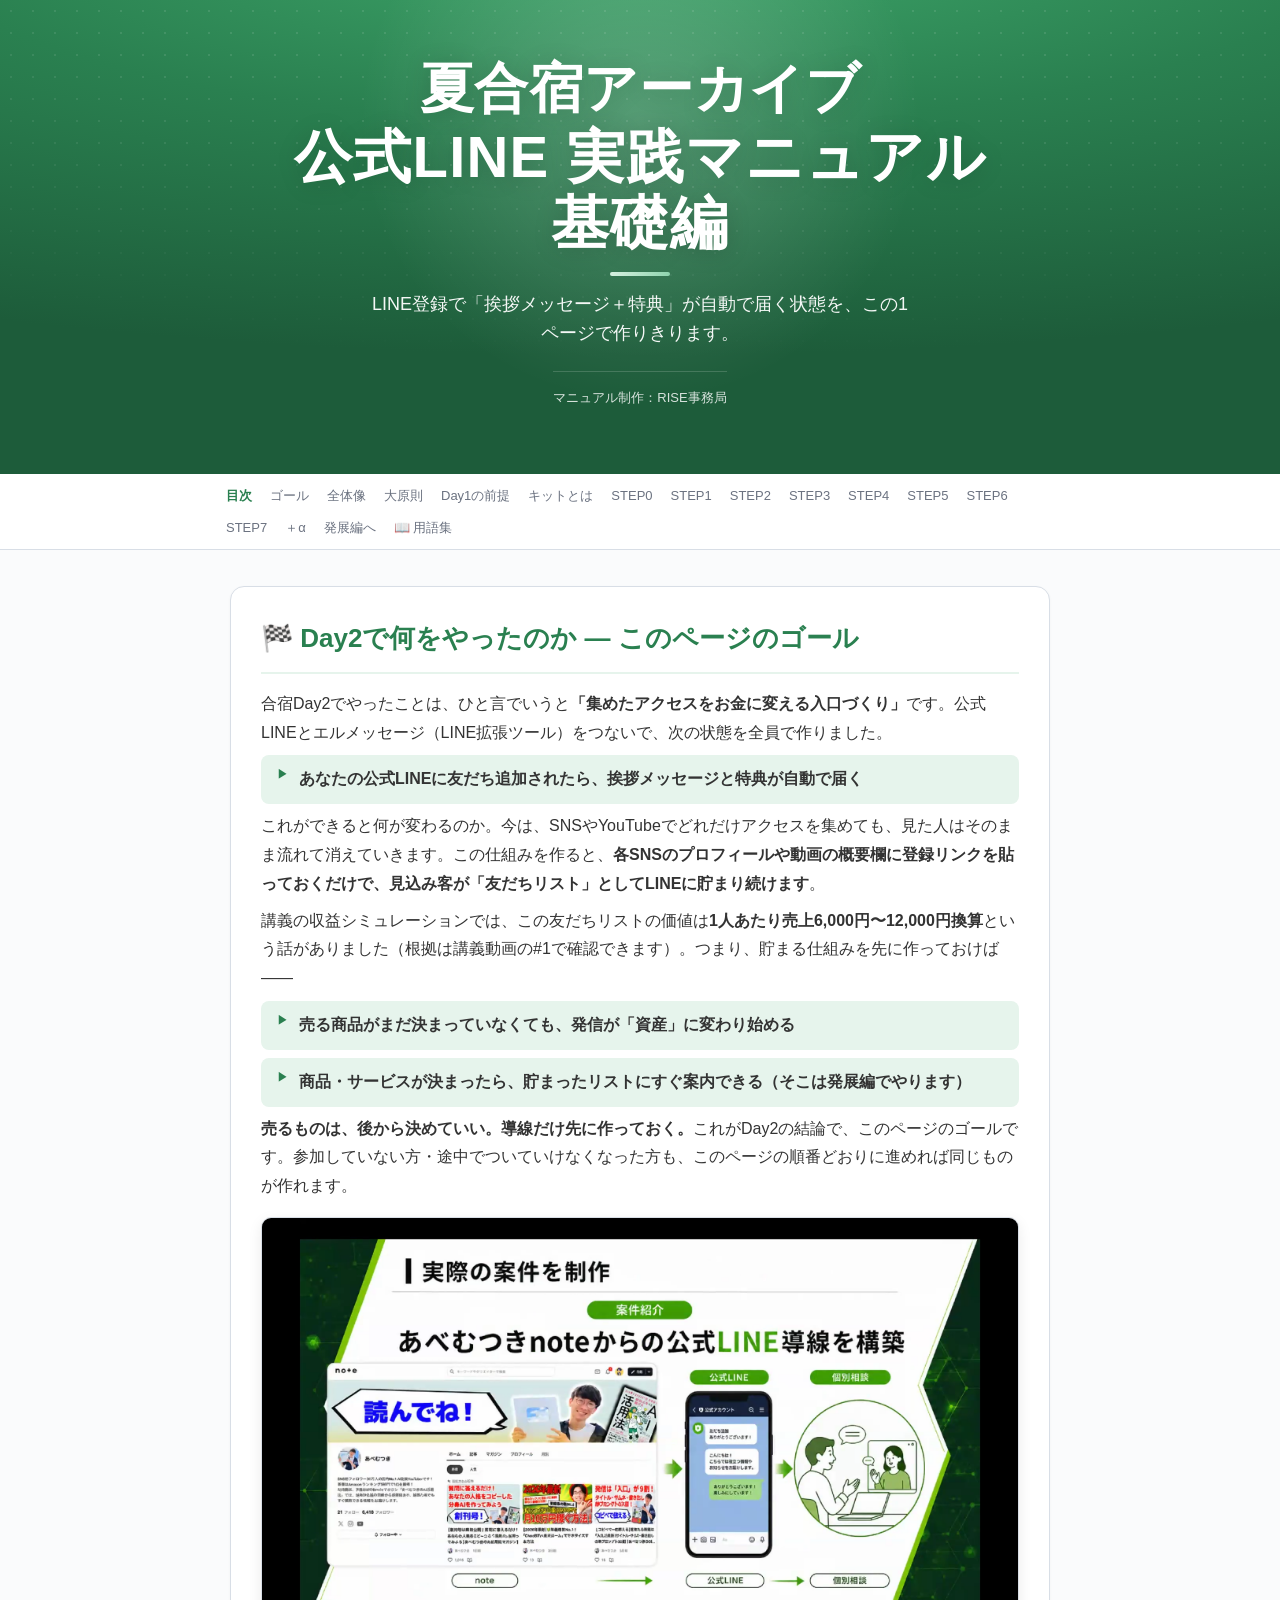
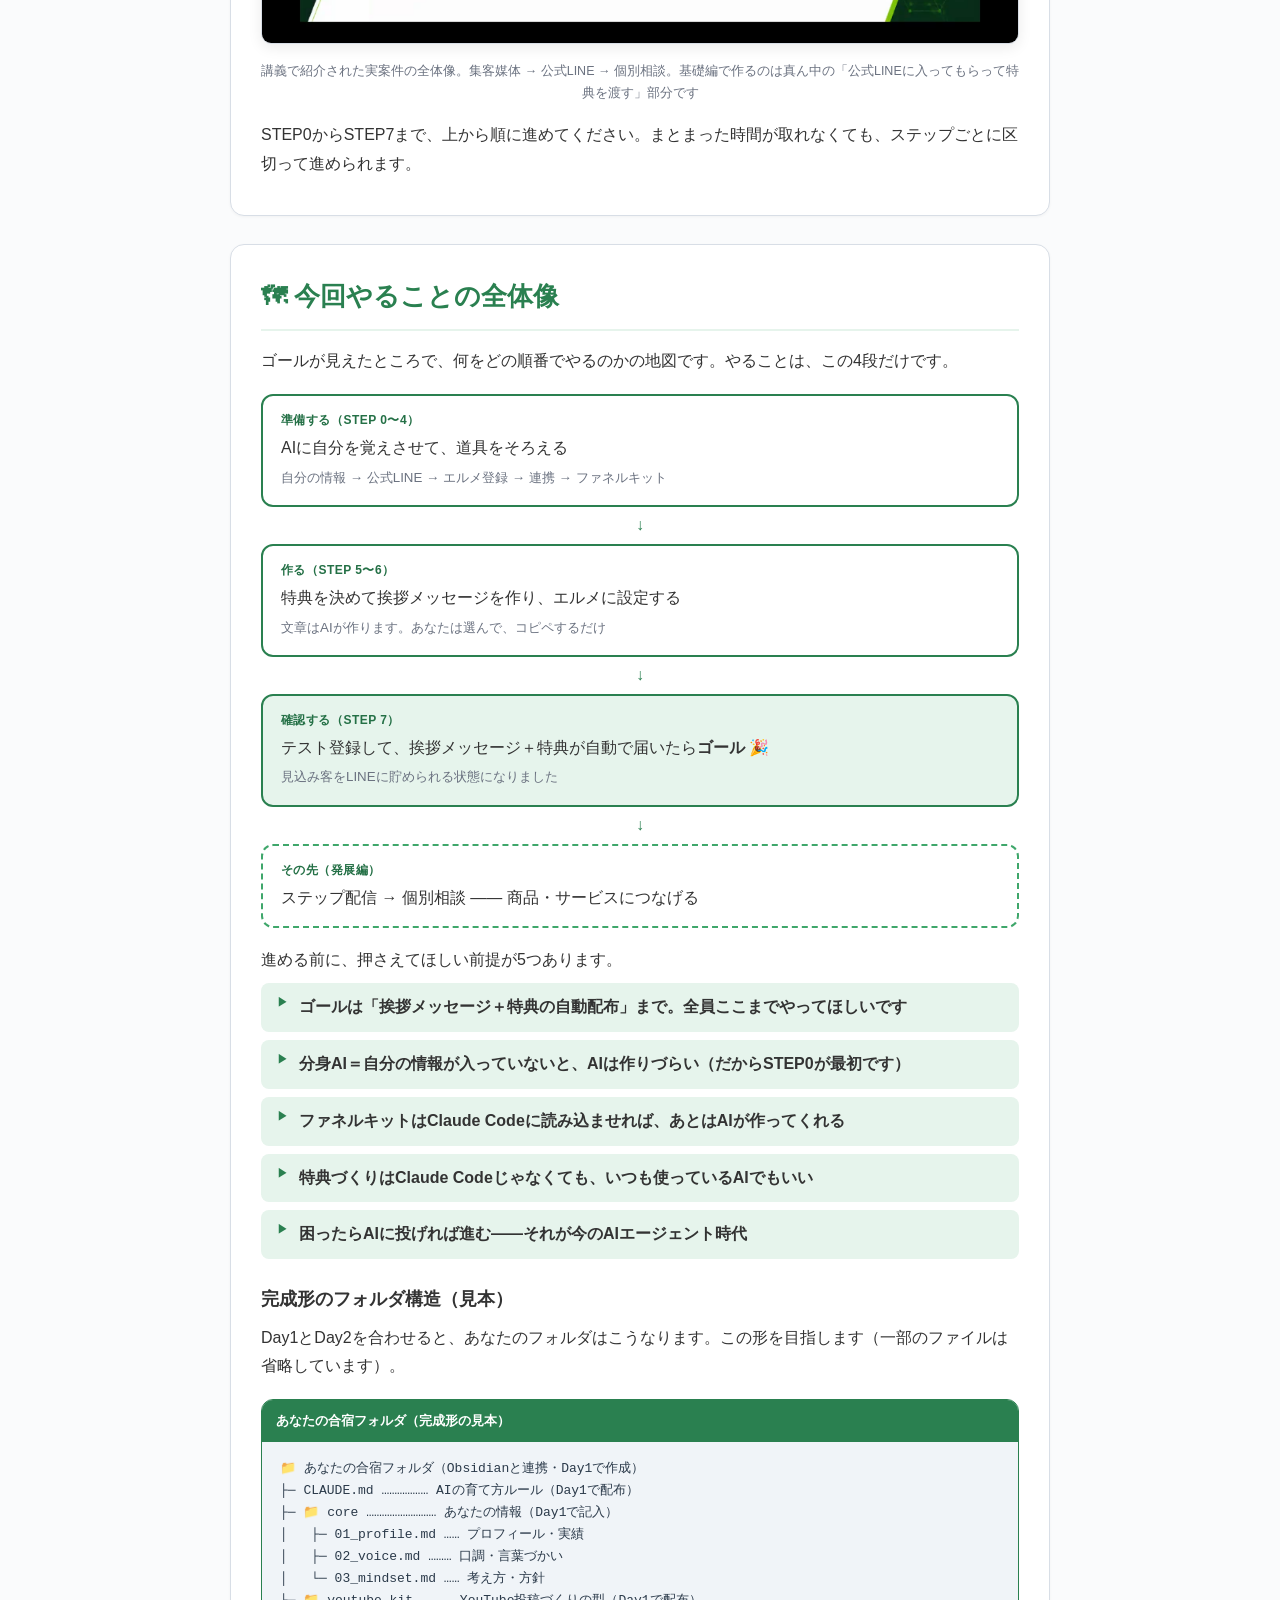
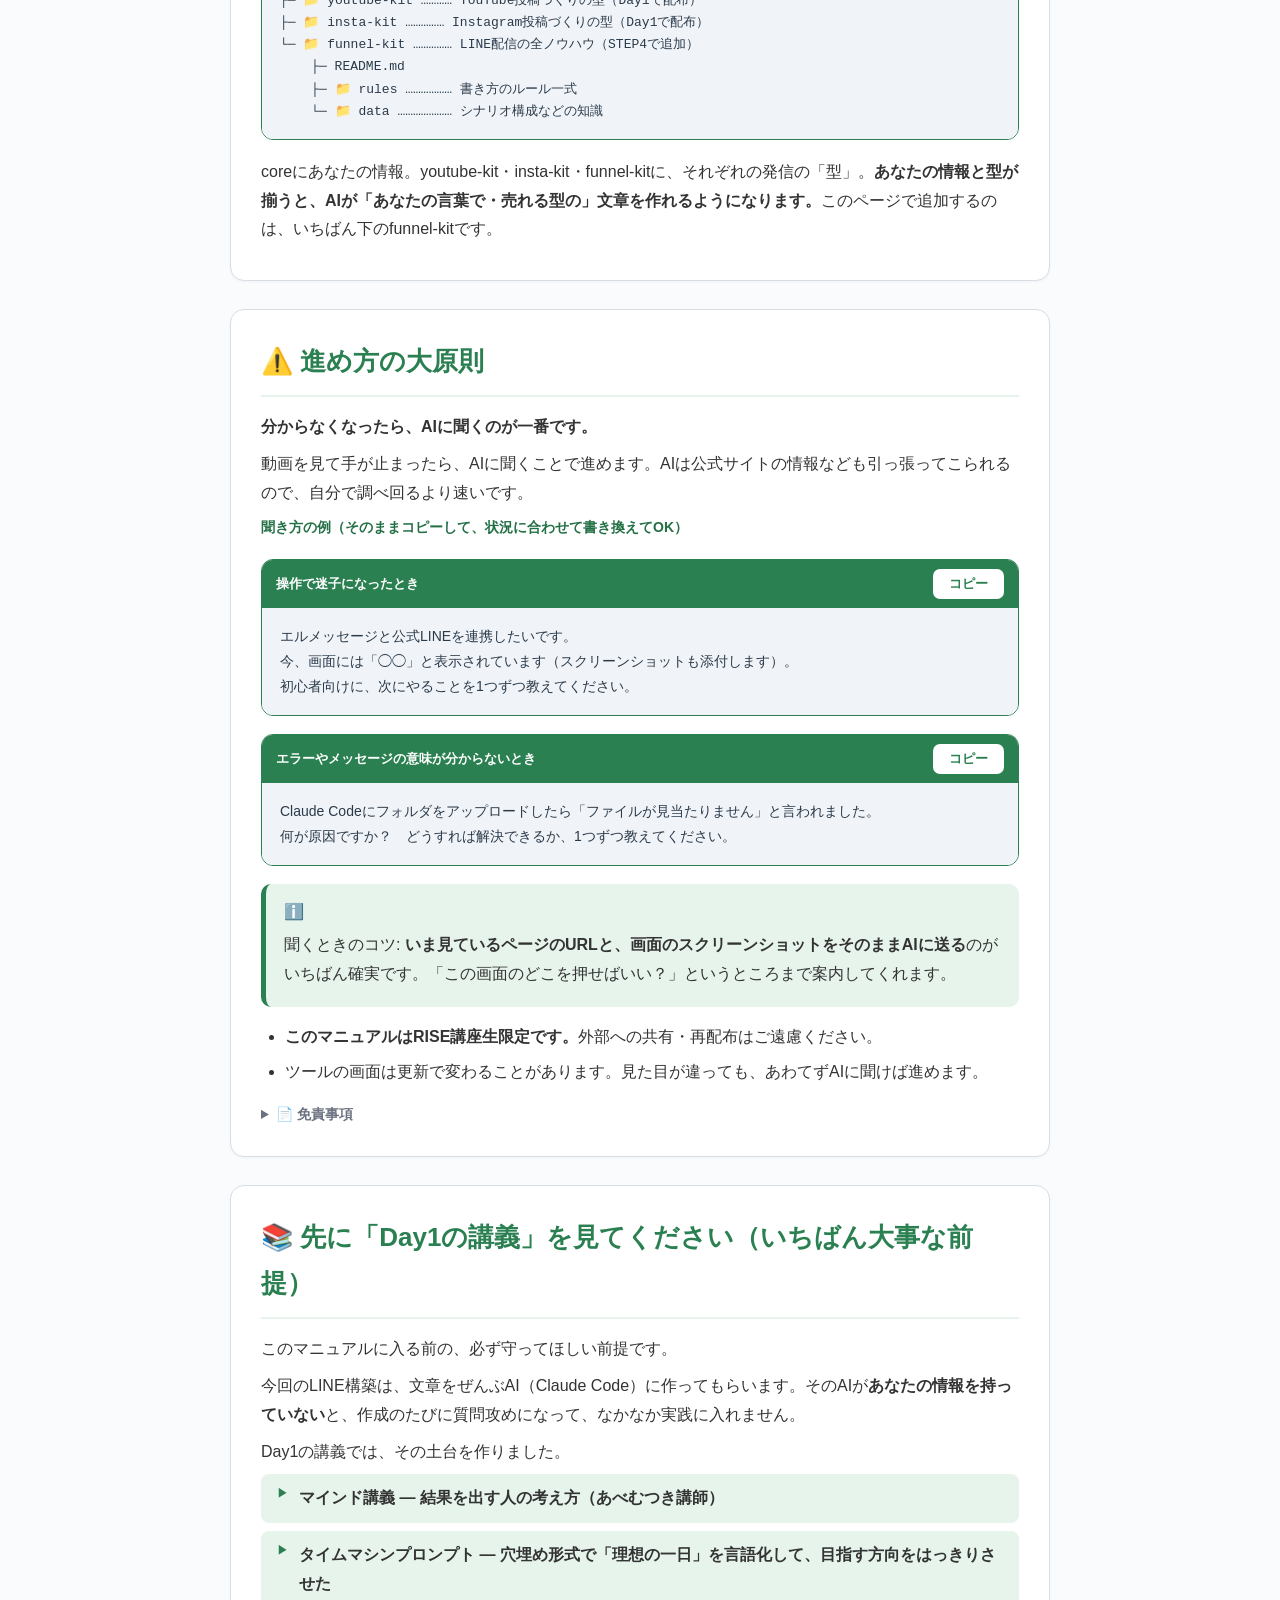
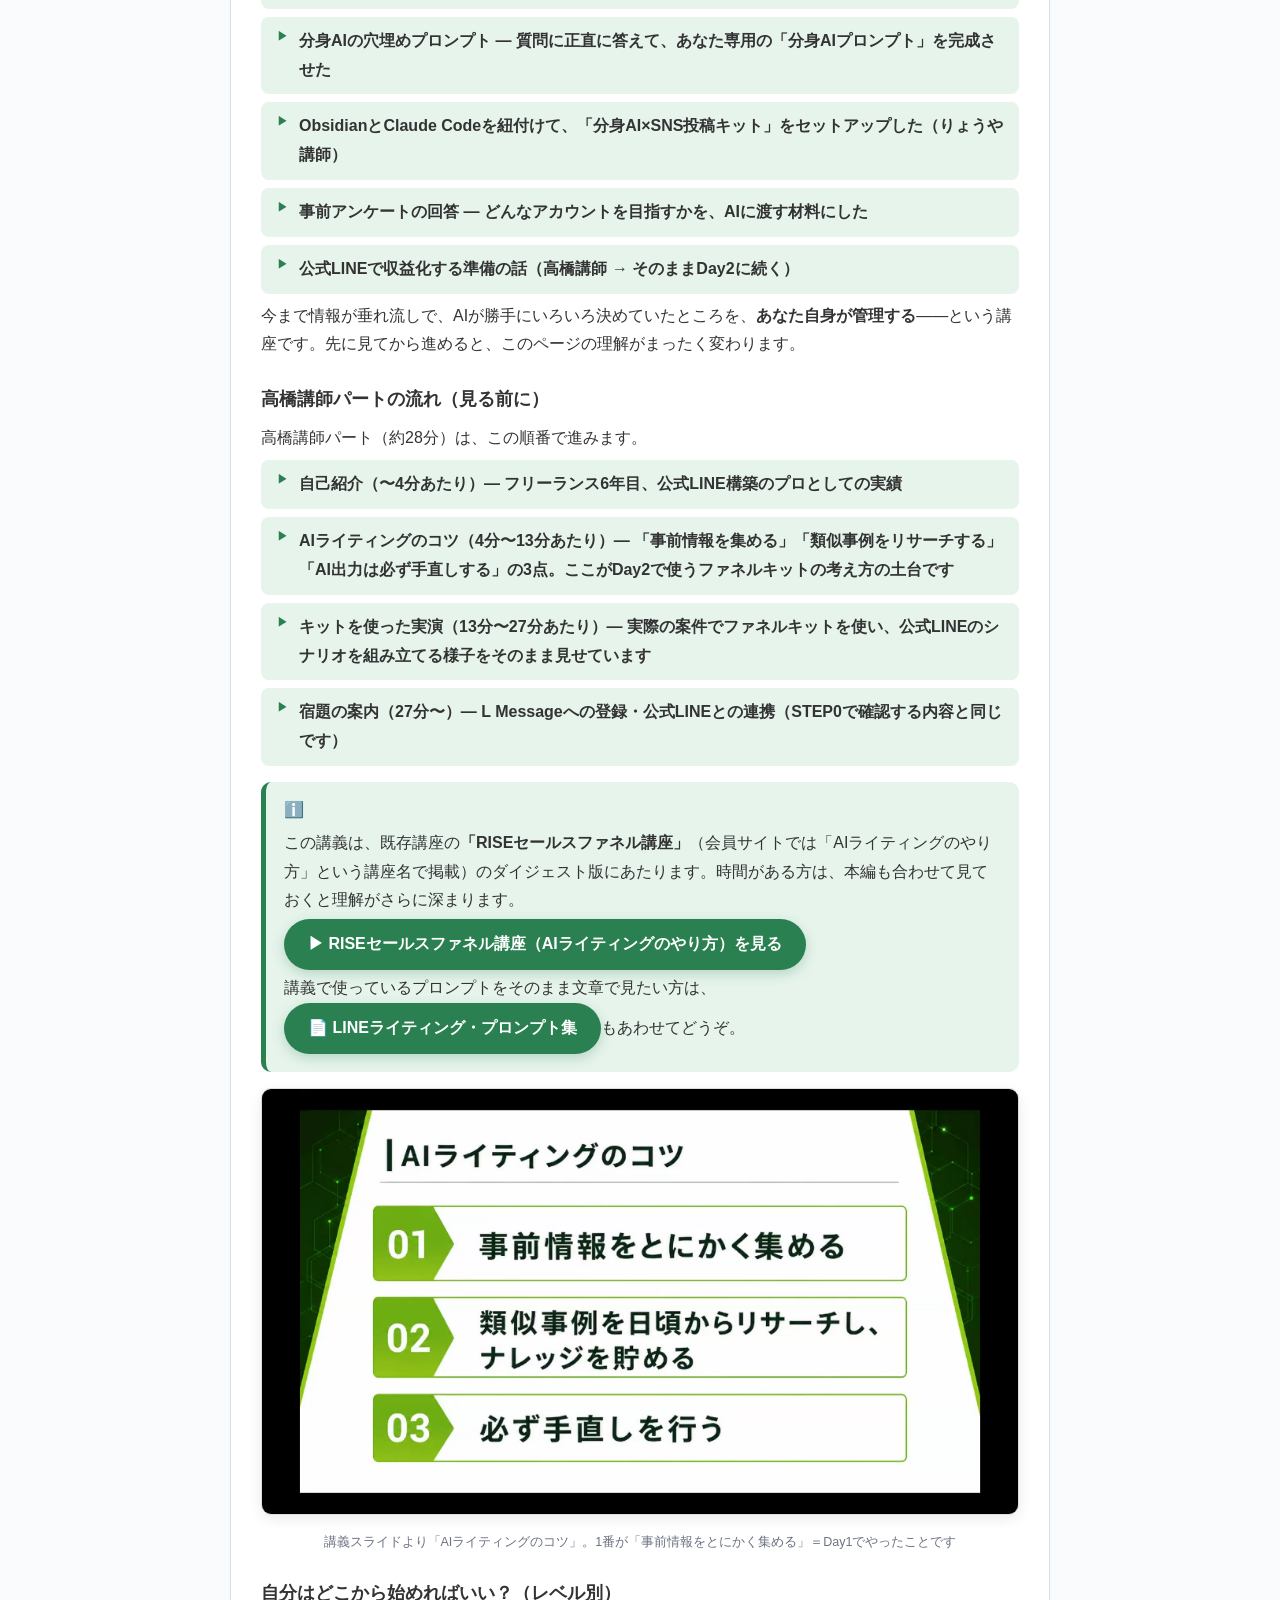
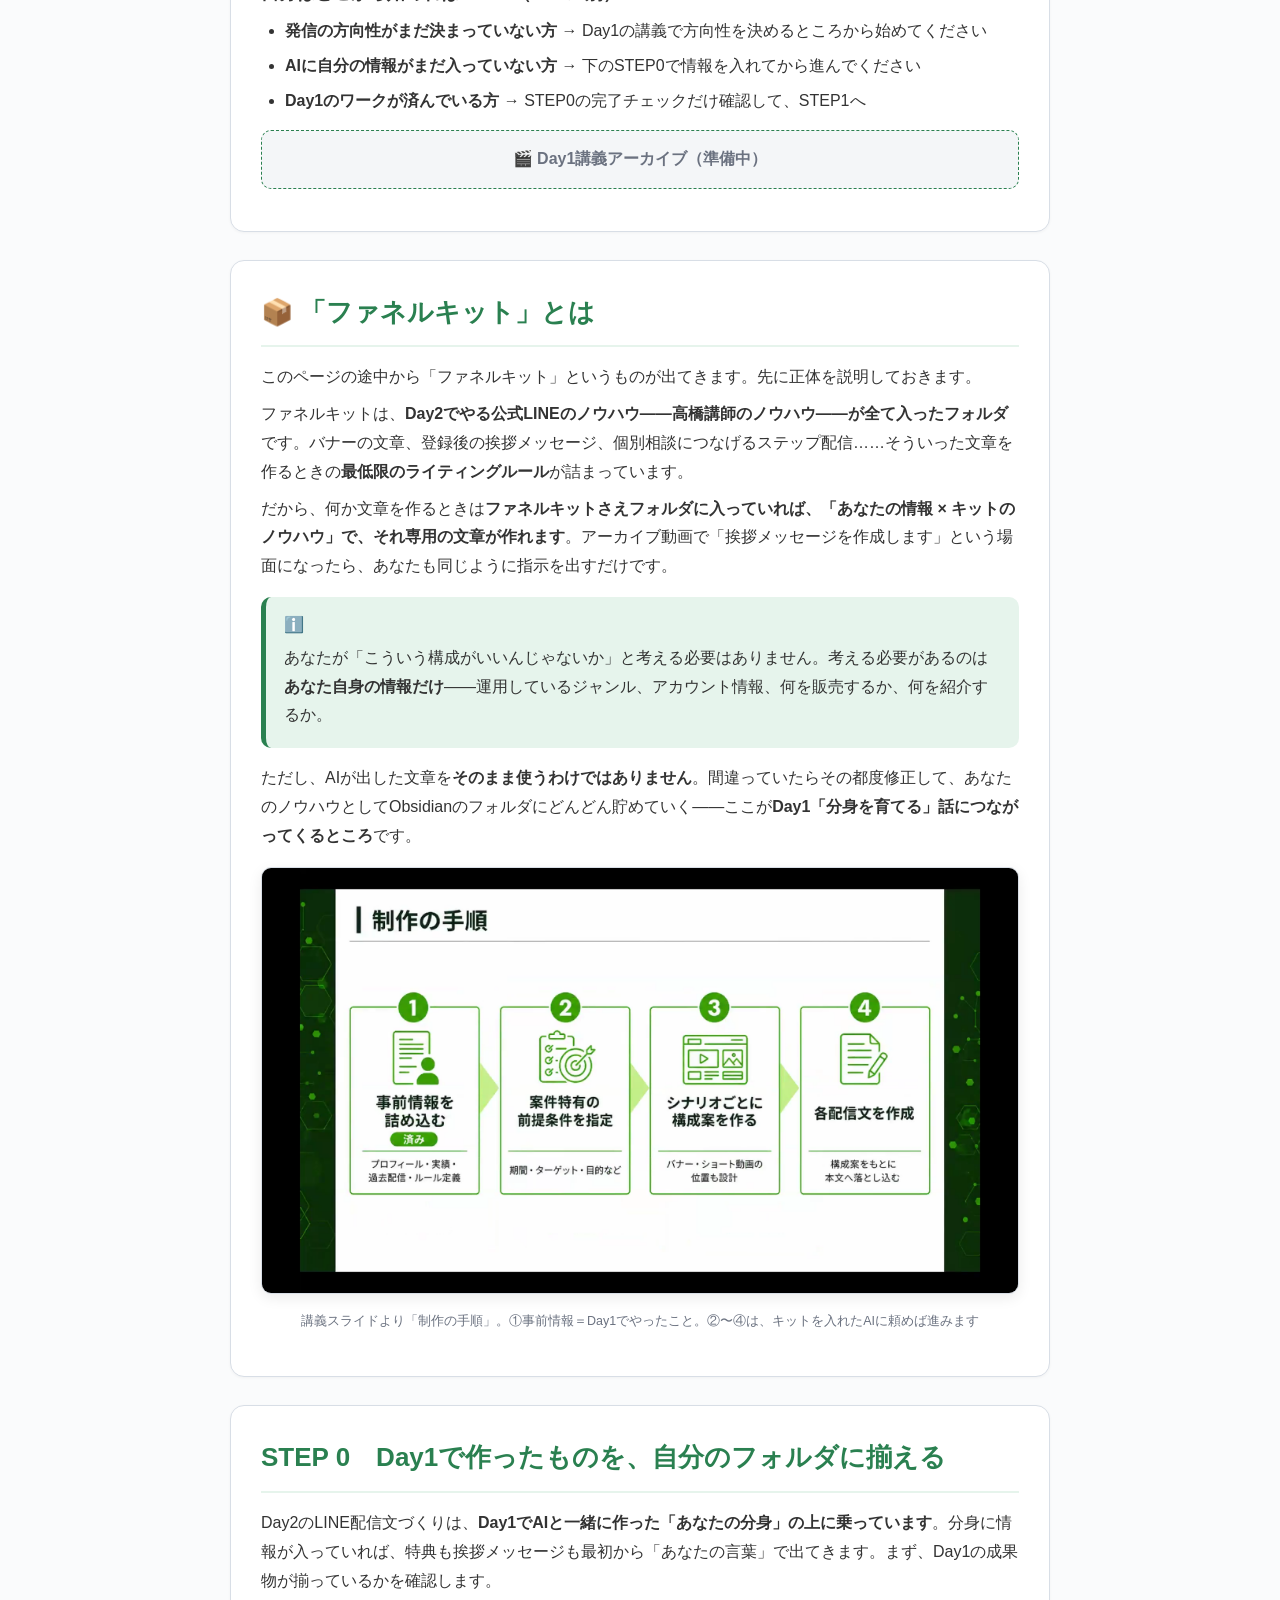
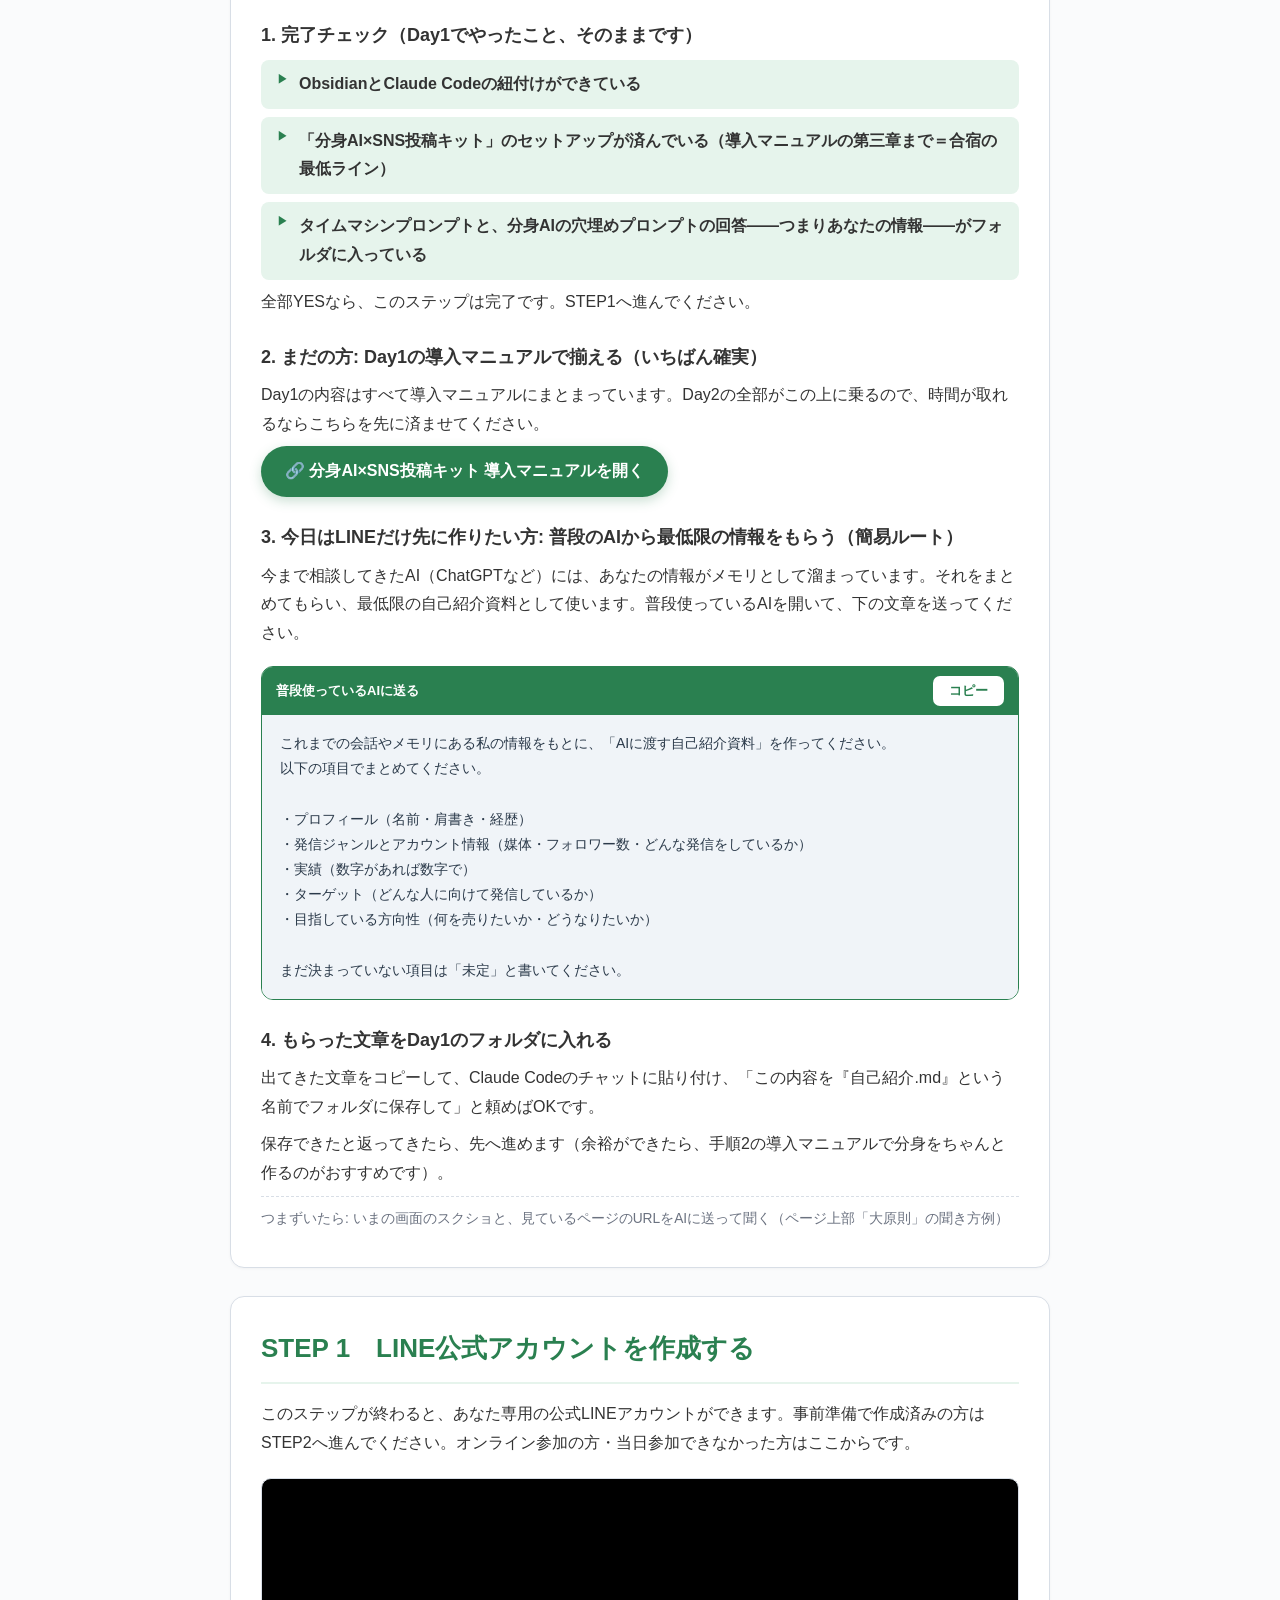
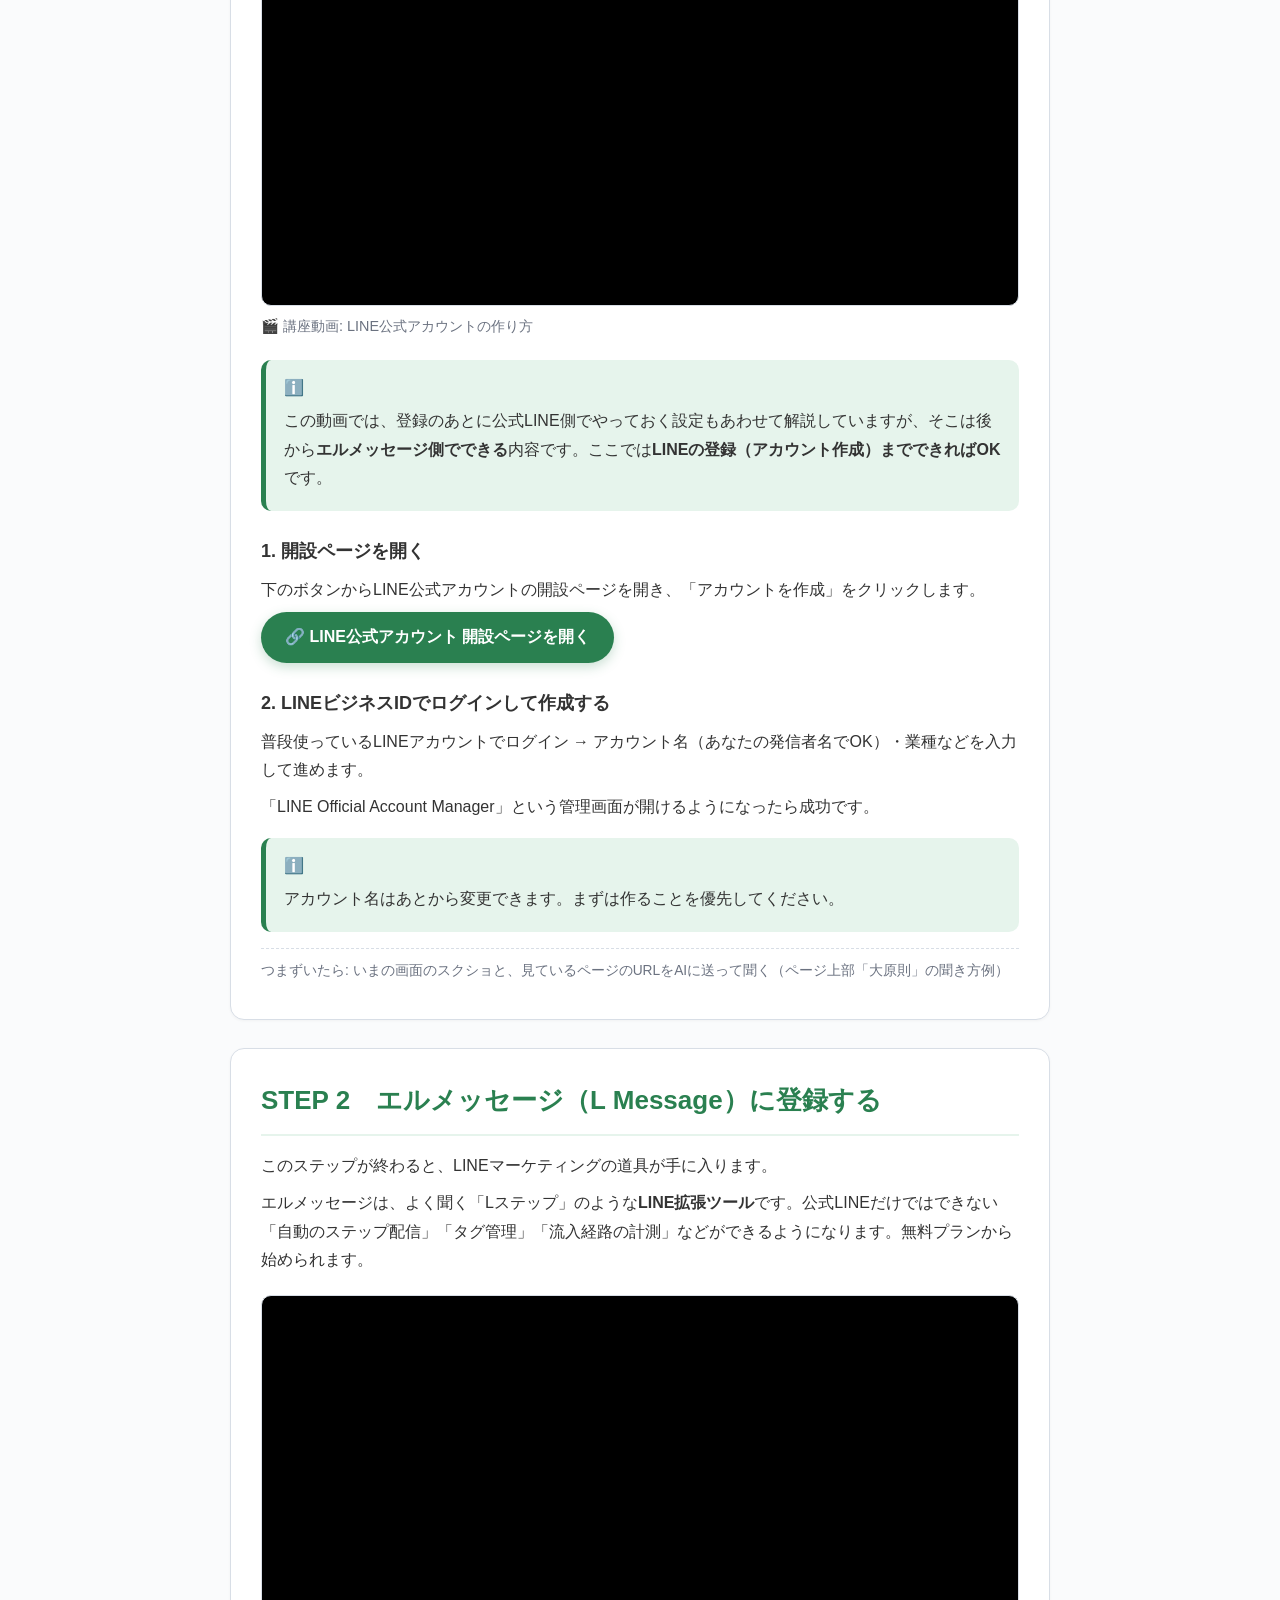
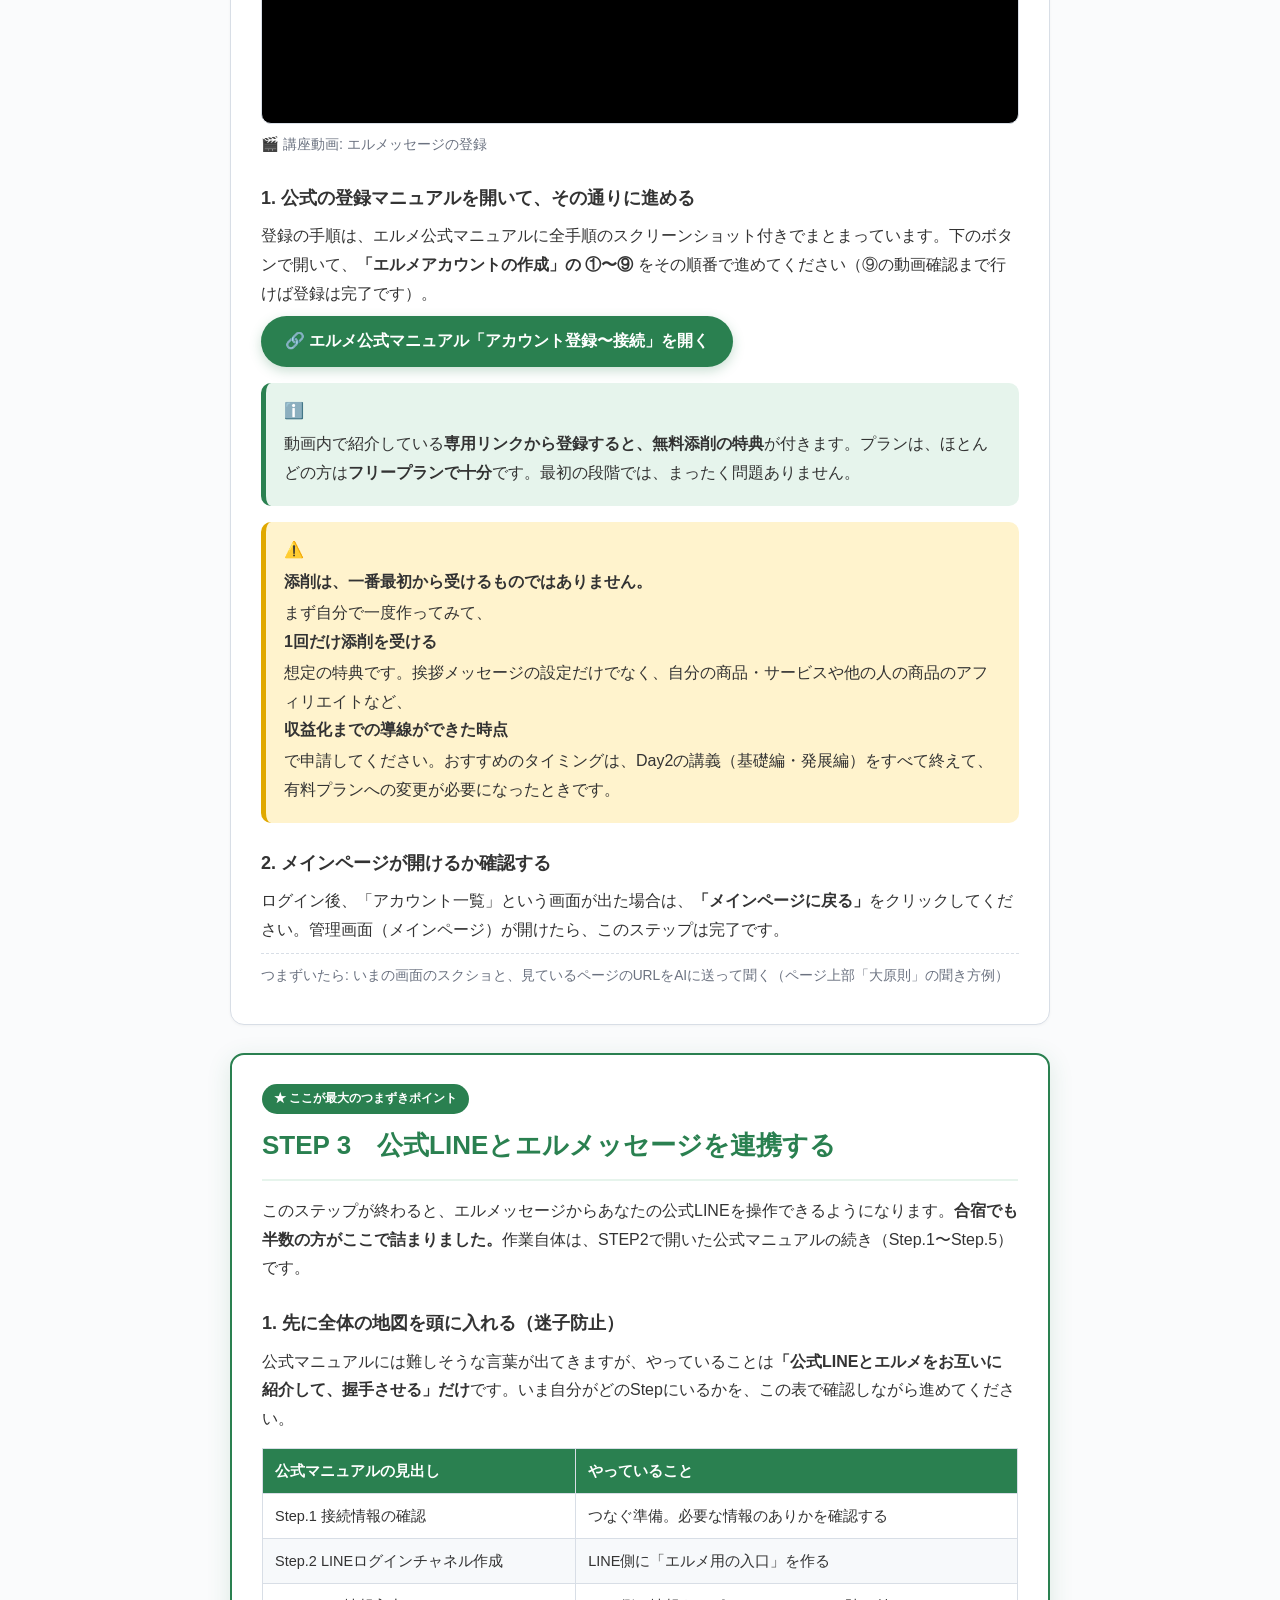
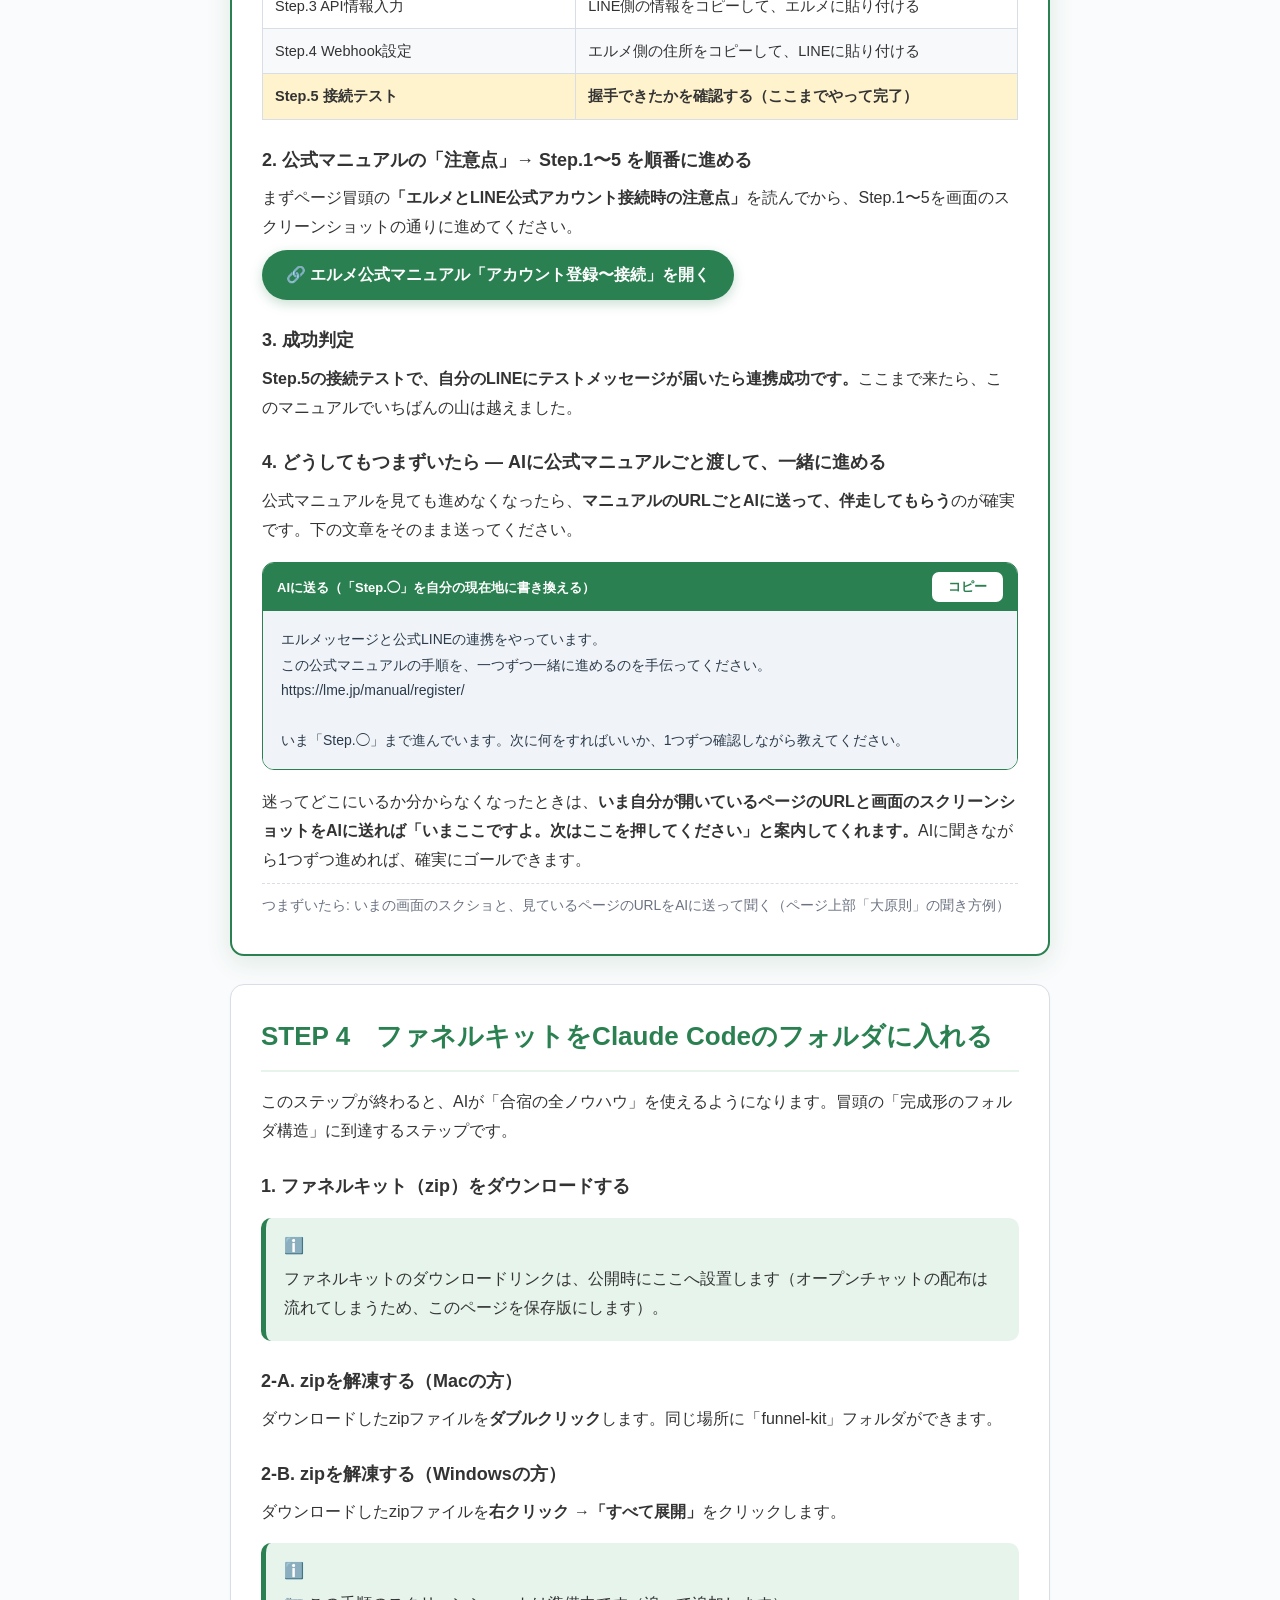
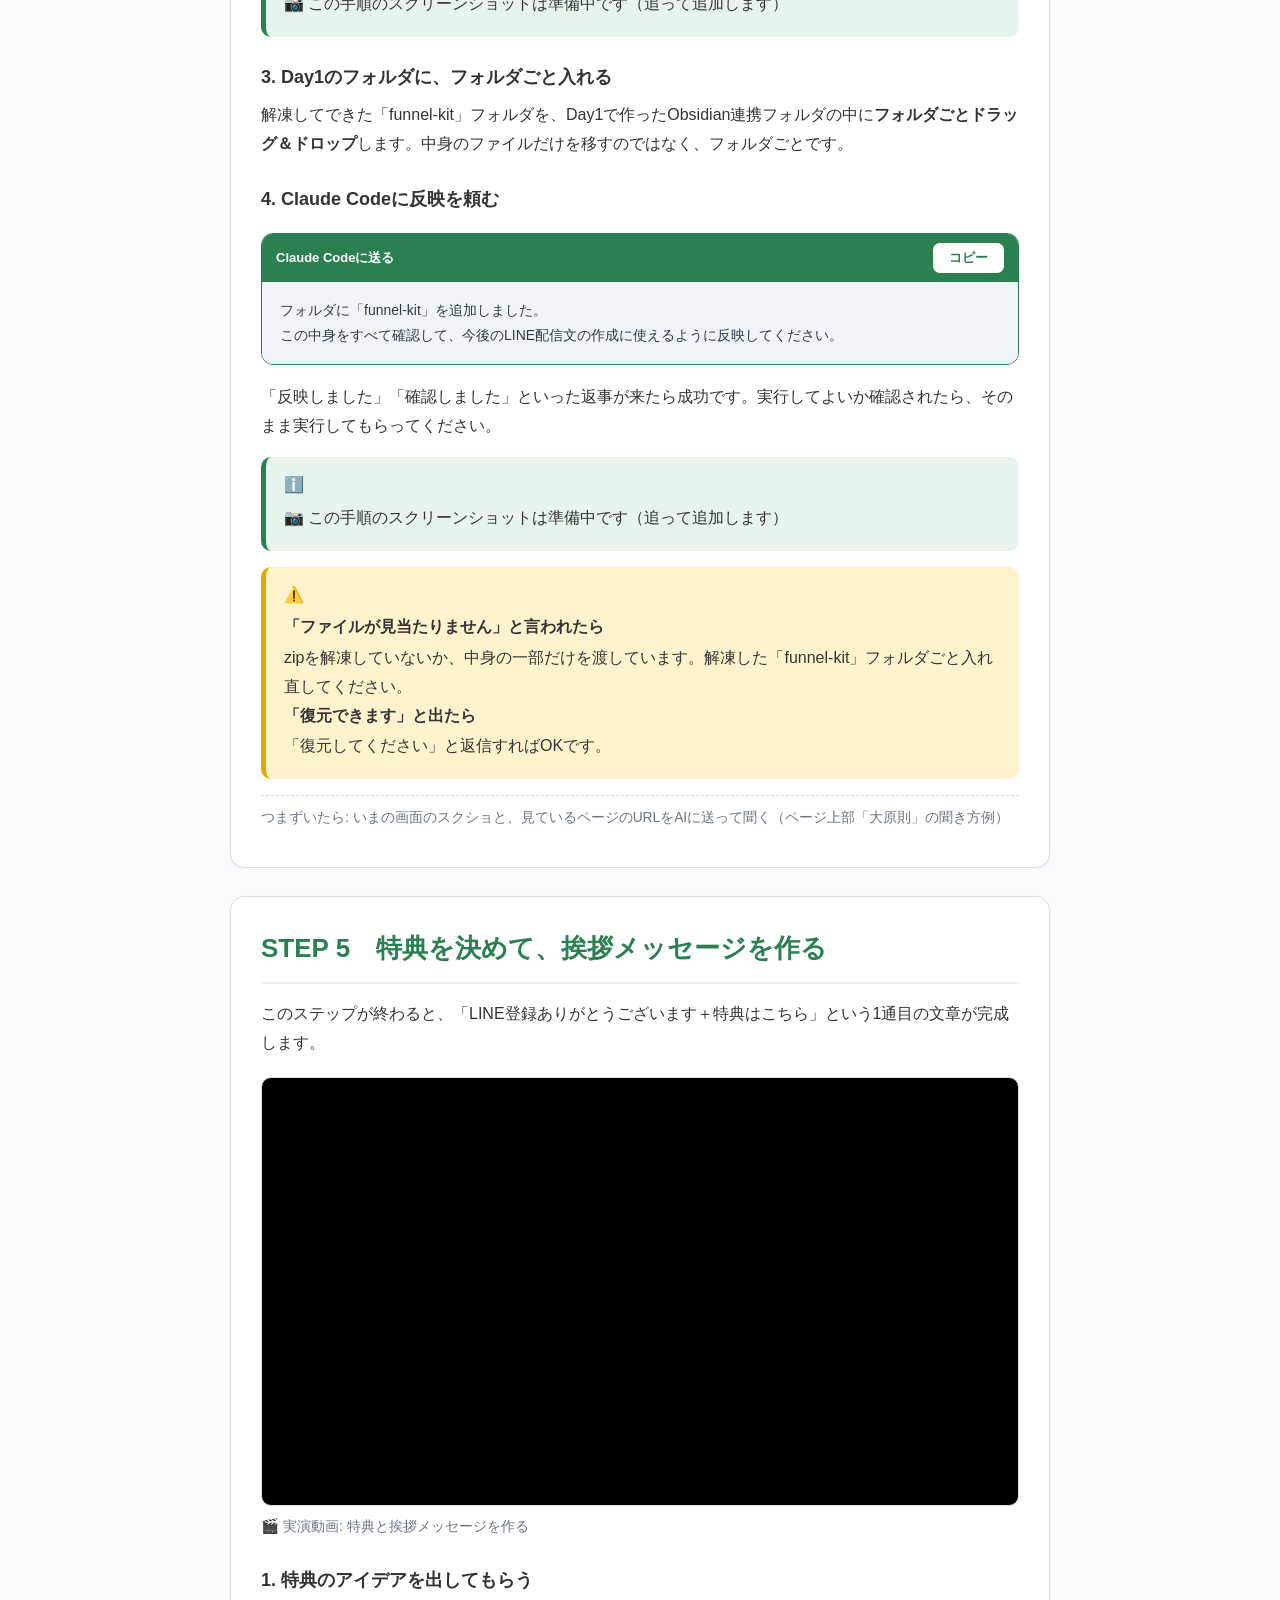
==== index.html @ c9a778d2 "RISE螟丞粋螳ｿ 蜈ｬ蠑臭INE繝槭ル繝･繧｢繝ｫ 蛻晉ｨｿ" ====
<!doctype html>
<html lang="ja">
  <head>
    <meta charset="UTF-8" />
    <!-- 検索エンジンに載せない（講座生限定配布用。一般公開したい場合はこの行を削除） -->
    <meta name="robots" content="noindex, nofollow" />
    <!-- セキュリティ設定（外部スクリプト等を遮断。基本このまま） -->
    <meta http-equiv="Content-Security-Policy" content="default-src 'self'; script-src 'self'; style-src 'self'; img-src 'self' data:; connect-src 'none'; object-src 'none'; base-uri 'none'; form-action 'none'; frame-ancestors 'none'; frame-src https://www.loom.com" />
    <meta name="viewport" content="width=device-width, initial-scale=1.0" />
    <title>公式LINE 実践マニュアル（基礎編）｜RISE夏合宿アーカイブ</title>
    <link rel="stylesheet" href="styles.css" />
  </head>
  <body>
    <!-- ===== ヒーロー（冒頭の看板） ===== -->
    <header class="hero">
      <div class="hero-inner">
        <p class="eyebrow">夏合宿アーカイブ</p>
        <h1>公式LINE 実践マニュアル<br />基礎編</h1>
        <p class="subtitle">LINE登録で「挨拶メッセージ＋特典」が自動で届く状態を、この1ページで作りきります。</p>
        <p class="author">マニュアル制作：RISE事務局</p>
      </div>
    </header>

    <!-- ===== 目次 ===== -->
    <nav class="toc" aria-label="目次">
      <div class="toc-inner">
        <span class="toc-title">目次</span>
        <a href="#goal">ゴール</a>
        <a href="#intro">全体像</a>
        <a href="#principle">大原則</a>
        <a href="#day1">Day1の前提</a>
        <a href="#kit">キットとは</a>
        <a href="#step0">STEP0</a>
        <a href="#step1">STEP1</a>
        <a href="#step2">STEP2</a>
        <a href="#step3">STEP3</a>
        <a href="#step4">STEP4</a>
        <a href="#step5">STEP5</a>
        <a href="#step6">STEP6</a>
        <a href="#step7">STEP7</a>
        <a href="#banner">＋α</a>
        <a href="#next">発展編へ</a>
        <a href="glossary.html">📖 用語集</a>
      </div>
    </nav>

    <main class="content">
      <!-- ===== ゴール（最初に読む） ===== -->
      <section id="goal" class="block">
        <h2>🏁 Day2で何をやったのか — このページのゴール</h2>
        <p>合宿Day2でやったことは、ひと言でいうと<strong>「集めたアクセスをお金に変える入口づくり」</strong>です。公式LINEとエルメッセージ（LINE拡張ツール）をつないで、次の状態を全員で作りました。</p>
        <ul class="menu">
          <li>あなたの公式LINEに友だち追加されたら、<strong>挨拶メッセージと特典が自動で届く</strong></li>
        </ul>
        <p>これができると何が変わるのか。今は、SNSやYouTubeでどれだけアクセスを集めても、見た人はそのまま流れて消えていきます。この仕組みを作ると、<strong>各SNSのプロフィールや動画の概要欄に登録リンクを貼っておくだけで、見込み客が「友だちリスト」としてLINEに貯まり続けます</strong>。</p>
        <p>講義の収益シミュレーションでは、この友だちリストの価値は<strong>1人あたり売上6,000円〜12,000円換算</strong>という話がありました（根拠は講義動画の#1で確認できます）。つまり、貯まる仕組みを先に作っておけば——</p>
        <ul class="menu">
          <li>売る商品がまだ決まっていなくても、発信が「資産」に変わり始める</li>
          <li>商品・サービスが決まったら、貯まったリストにすぐ案内できる（そこは発展編でやります）</li>
        </ul>
        <p><strong>売るものは、後から決めていい。導線だけ先に作っておく。</strong>これがDay2の結論で、このページのゴールです。参加していない方・途中でついていけなくなった方も、このページの順番どおりに進めれば同じものが作れます。</p>
        <figure class="shot"><img src="images/01-day1-funnel-intro.png" alt="noteから公式LINE、個別相談へつながる導線の全体像スライド" /><figcaption>講義で紹介された実案件の全体像。集客媒体 → 公式LINE → 個別相談。基礎編で作るのは真ん中の「公式LINEに入ってもらって特典を渡す」部分です</figcaption></figure>
        <p>STEP0からSTEP7まで、上から順に進めてください。まとまった時間が取れなくても、ステップごとに区切って進められます。</p>
      </section>

      <!-- ===== 全体像 ===== -->
      <section id="intro" class="block">
        <h2>🗺 今回やることの全体像</h2>
        <p>ゴールが見えたところで、何をどの順番でやるのかの地図です。やることは、この4段だけです。</p>
        <div class="flow">
          <div class="flow-box"><span class="flow-tag">準備する（STEP 0〜4）</span>AIに自分を覚えさせて、道具をそろえる<br /><small>自分の情報 → 公式LINE → エルメ登録 → 連携 → ファネルキット</small></div>
          <div class="flow-arrow">↓</div>
          <div class="flow-box"><span class="flow-tag">作る（STEP 5〜6）</span>特典を決めて挨拶メッセージを作り、エルメに設定する<br /><small>文章はAIが作ります。あなたは選んで、コピペするだけ</small></div>
          <div class="flow-arrow">↓</div>
          <div class="flow-box flow-goal"><span class="flow-tag">確認する（STEP 7）</span>テスト登録して、挨拶メッセージ＋特典が自動で届いたら<strong>ゴール</strong> 🎉<br /><small>見込み客をLINEに貯められる状態になりました</small></div>
          <div class="flow-arrow">↓</div>
          <div class="flow-box flow-next"><span class="flow-tag">その先（発展編）</span>ステップ配信 → 個別相談 —— 商品・サービスにつなげる</div>
        </div>
        <p>進める前に、押さえてほしい前提が5つあります。</p>
        <ul class="menu">
          <li>ゴールは「挨拶メッセージ＋特典の自動配布」まで。全員ここまでやってほしいです</li>
          <li>分身AI＝自分の情報が入っていないと、AIは作りづらい（だからSTEP0が最初です）</li>
          <li>ファネルキットはClaude Codeに読み込ませれば、あとはAIが作ってくれる</li>
          <li>特典づくりはClaude Codeじゃなくても、いつも使っているAIでもいい</li>
          <li>困ったらAIに投げれば進む——それが今のAIエージェント時代</li>
        </ul>
        <h3>完成形のフォルダ構造（見本）</h3>
        <p>Day1とDay2を合わせると、あなたのフォルダはこうなります。この形を目指します（一部のファイルは省略しています）。</p>
        <div class="prompt-card">
          <div class="prompt-head">
            <span>あなたの合宿フォルダ（完成形の見本）</span>
          </div>
          <pre class="mono">📁 あなたの合宿フォルダ（Obsidianと連携・Day1で作成）
├─ CLAUDE.md ……………… AIの育て方ルール（Day1で配布）
├─ 📁 core ……………………… あなたの情報（Day1で記入）
│   ├─ 01_profile.md …… プロフィール・実績
│   ├─ 02_voice.md ……… 口調・言葉づかい
│   └─ 03_mindset.md …… 考え方・方針
├─ 📁 youtube-kit ………… YouTube投稿づくりの型（Day1で配布）
├─ 📁 insta-kit …………… Instagram投稿づくりの型（Day1で配布）
└─ 📁 funnel-kit …………… LINE配信の全ノウハウ（STEP4で追加）
    ├─ README.md
    ├─ 📁 rules ……………… 書き方のルール一式
    └─ 📁 data ………………… シナリオ構成などの知識</pre>
        </div>
        <p>coreにあなたの情報。youtube-kit・insta-kit・funnel-kitに、それぞれの発信の「型」。<strong>あなたの情報と型が揃うと、AIが「あなたの言葉で・売れる型の」文章を作れるようになります。</strong>このページで追加するのは、いちばん下のfunnel-kitです。</p>
      </section>

      <!-- ===== 大原則 ===== -->
      <section id="principle" class="block">
        <h2>⚠️ 進め方の大原則</h2>
        <p><strong>分からなくなったら、AIに聞くのが一番です。</strong></p>
        <p>動画を見て手が止まったら、AIに聞くことで進めます。AIは公式サイトの情報なども引っ張ってこられるので、自分で調べ回るより速いです。</p>
        <p class="prompt-group-label">聞き方の例（そのままコピーして、状況に合わせて書き換えてOK）</p>
        <div class="prompt-card">
          <div class="prompt-head">
            <span>操作で迷子になったとき</span>
            <button type="button" class="copy-btn" data-target="p-ask1">コピー</button>
          </div>
          <pre id="p-ask1">エルメッセージと公式LINEを連携したいです。
今、画面には「◯◯」と表示されています（スクリーンショットも添付します）。
初心者向けに、次にやることを1つずつ教えてください。</pre>
        </div>
        <div class="prompt-card">
          <div class="prompt-head">
            <span>エラーやメッセージの意味が分からないとき</span>
            <button type="button" class="copy-btn" data-target="p-ask2">コピー</button>
          </div>
          <pre id="p-ask2">Claude Codeにフォルダをアップロードしたら「ファイルが見当たりません」と言われました。
何が原因ですか？　どうすれば解決できるか、1つずつ教えてください。</pre>
        </div>
        <div class="callout info">
          <p>聞くときのコツ: <strong>いま見ているページのURLと、画面のスクリーンショットをそのままAIに送る</strong>のがいちばん確実です。「この画面のどこを押せばいい？」というところまで案内してくれます。</p>
        </div>
        <ul>
          <li><strong>このマニュアルはRISE講座生限定です。</strong>外部への共有・再配布はご遠慮ください。</li>
          <li>ツールの画面は更新で変わることがあります。見た目が違っても、あわてずAIに聞けば進めます。</li>
        </ul>
        <details class="disclaimer">
          <summary>📄 免責事項</summary>
          <p>本マニュアルは情報提供を目的としたものです。各ツールの画面・仕様・料金は変更される場合があります。お使いの環境（OS・ブラウザ・プラン）によって表示が異なることがあります。</p>
        </details>
      </section>

      <!-- ===== Day1の前提 ===== -->
      <section id="day1" class="block">
        <h2>📚 先に「Day1の講義」を見てください（いちばん大事な前提）</h2>
        <p>このマニュアルに入る前の、必ず守ってほしい前提です。</p>
        <p>今回のLINE構築は、文章をぜんぶAI（Claude Code）に作ってもらいます。そのAIが<strong>あなたの情報を持っていない</strong>と、作成のたびに質問攻めになって、なかなか実践に入れません。</p>
        <p>Day1の講義では、その土台を作りました。</p>
        <ul class="menu">
          <li>マインド講義 — 結果を出す人の考え方（あべむつき講師）</li>
          <li>タイムマシンプロンプト — 穴埋め形式で「理想の一日」を言語化して、目指す方向をはっきりさせた</li>
          <li>分身AIの穴埋めプロンプト — 質問に正直に答えて、あなた専用の「分身AIプロンプト」を完成させた</li>
          <li>ObsidianとClaude Codeを紐付けて、「分身AI×SNS投稿キット」をセットアップした（りょうや講師）</li>
          <li>事前アンケートの回答 — どんなアカウントを目指すかを、AIに渡す材料にした</li>
          <li>公式LINEで収益化する準備の話（高橋講師 → そのままDay2に続く）</li>
        </ul>
        <p>今まで情報が垂れ流しで、AIが勝手にいろいろ決めていたところを、<strong>あなた自身が管理する</strong>——という講座です。先に見てから進めると、このページの理解がまったく変わります。</p>
        <h3>高橋講師パートの流れ（見る前に）</h3>
        <p>高橋講師パート（約28分）は、この順番で進みます。</p>
        <ul class="menu">
          <li><strong>自己紹介</strong>（〜4分あたり）— フリーランス6年目、公式LINE構築のプロとしての実績</li>
          <li><strong>AIライティングのコツ</strong>（4分〜13分あたり）— 「事前情報を集める」「類似事例をリサーチする」「AI出力は必ず手直しする」の3点。ここがDay2で使うファネルキットの考え方の土台です</li>
          <li><strong>キットを使った実演</strong>（13分〜27分あたり）— 実際の案件でファネルキットを使い、公式LINEのシナリオを組み立てる様子をそのまま見せています</li>
          <li><strong>宿題の案内</strong>（27分〜）— L Messageへの登録・公式LINEとの連携（STEP0で確認する内容と同じです）</li>
        </ul>
        <div class="callout info">
          <p>この講義は、既存講座の<strong>「RISEセールスファネル講座」</strong>（会員サイトでは「AIライティングのやり方」という講座名で掲載）のダイジェスト版にあたります。時間がある方は、本編も合わせて見ておくと理解がさらに深まります。</p>
          <p><a class="btn-link" href="https://utage-system.com/members/zT66X07UciKh/course/IW6wPLM8NbPg/lesson/7RqHCBP4jcJ7" target="_blank" rel="noopener noreferrer">▶ RISEセールスファネル講座（AIライティングのやり方）を見る</a></p>
          <p>講義で使っているプロンプトをそのまま文章で見たい方は、<a class="btn-link" href="https://docs.google.com/document/d/1KkTJP1EpACFUccJas0P2EExsXJA3JpZfPk3Ze0TgDB0/edit?usp=sharing" target="_blank" rel="noopener noreferrer">📄 LINEライティング・プロンプト集</a>もあわせてどうぞ。</p>
        </div>
        <figure class="shot"><img src="images/02-ai-writing-tips.png" alt="AIライティングのコツ: 事前情報をとにかく集める・類似事例をリサーチしナレッジを貯める・必ず手直しを行う" /><figcaption>講義スライドより「AIライティングのコツ」。1番が「事前情報をとにかく集める」＝Day1でやったことです</figcaption></figure>
        <h3>自分はどこから始めればいい？（レベル別）</h3>
        <ul>
          <li><strong>発信の方向性がまだ決まっていない方</strong> → Day1の講義で方向性を決めるところから始めてください</li>
          <li><strong>AIに自分の情報がまだ入っていない方</strong> → 下のSTEP0で情報を入れてから進んでください</li>
          <li><strong>Day1のワークが済んでいる方</strong> → STEP0の完了チェックだけ確認して、STEP1へ</li>
        </ul>
        <div class="video-link">🎬 Day1講義アーカイブ（準備中）</div>
      </section>

      <!-- ===== ファネルキットとは ===== -->
      <section id="kit" class="block">
        <h2>📦 「ファネルキット」とは</h2>
        <p>このページの途中から「ファネルキット」というものが出てきます。先に正体を説明しておきます。</p>
        <p>ファネルキットは、<strong>Day2でやる公式LINEのノウハウ——高橋講師のノウハウ——が全て入ったフォルダ</strong>です。バナーの文章、登録後の挨拶メッセージ、個別相談につなげるステップ配信……そういった文章を作るときの<strong>最低限のライティングルール</strong>が詰まっています。</p>
        <p>だから、何か文章を作るときは<strong>ファネルキットさえフォルダに入っていれば、「あなたの情報 × キットのノウハウ」で、それ専用の文章が作れます</strong>。アーカイブ動画で「挨拶メッセージを作成します」という場面になったら、あなたも同じように指示を出すだけです。</p>
        <div class="callout info">
          <p>あなたが「こういう構成がいいんじゃないか」と考える必要はありません。考える必要があるのは<strong>あなた自身の情報だけ</strong>——運用しているジャンル、アカウント情報、何を販売するか、何を紹介するか。</p>
        </div>
        <p>ただし、AIが出した文章を<strong>そのまま使うわけではありません</strong>。間違っていたらその都度修正して、あなたのノウハウとしてObsidianのフォルダにどんどん貯めていく——ここが<strong>Day1「分身を育てる」話につながってくるところ</strong>です。</p>
        <figure class="shot"><img src="images/03-seisaku-tejun.png" alt="制作の手順: 1事前情報を詰め込む、2案件特有の前提条件を指定、3シナリオごとに構成案を作る、4各配信文を作成" /><figcaption>講義スライドより「制作の手順」。①事前情報＝Day1でやったこと。②〜④は、キットを入れたAIに頼めば進みます</figcaption></figure>
      </section>

      <!-- ===== STEP0 ===== -->
      <section id="step0" class="block">
        <h2>STEP 0　Day1で作ったものを、自分のフォルダに揃える</h2>
        <p>Day2のLINE配信文づくりは、<strong>Day1でAIと一緒に作った「あなたの分身」の上に乗っています</strong>。分身に情報が入っていれば、特典も挨拶メッセージも最初から「あなたの言葉」で出てきます。まず、Day1の成果物が揃っているかを確認します。</p>
        <h3>1. 完了チェック（Day1でやったこと、そのままです）</h3>
        <ul class="menu">
          <li>ObsidianとClaude Codeの紐付けができている</li>
          <li>「分身AI×SNS投稿キット」のセットアップが済んでいる（導入マニュアルの第三章まで＝合宿の最低ライン）</li>
          <li>タイムマシンプロンプトと、分身AIの穴埋めプロンプトの回答——つまり<strong>あなたの情報</strong>——がフォルダに入っている</li>
        </ul>
        <p>全部YESなら、このステップは完了です。STEP1へ進んでください。</p>
        <h3>2. まだの方: Day1の導入マニュアルで揃える（いちばん確実）</h3>
        <p>Day1の内容はすべて導入マニュアルにまとまっています。Day2の全部がこの上に乗るので、時間が取れるならこちらを先に済ませてください。</p>
        <p><a class="btn-link" href="https://ryoya9595.github.io/bunshin-sns-kit-manual/" target="_blank" rel="noopener noreferrer">🔗 分身AI×SNS投稿キット 導入マニュアルを開く</a></p>
        <h3>3. 今日はLINEだけ先に作りたい方: 普段のAIから最低限の情報をもらう（簡易ルート）</h3>
        <p>今まで相談してきたAI（ChatGPTなど）には、あなたの情報がメモリとして溜まっています。それをまとめてもらい、最低限の自己紹介資料として使います。普段使っているAIを開いて、下の文章を送ってください。</p>
        <div class="prompt-card">
          <div class="prompt-head">
            <span>普段使っているAIに送る</span>
            <button type="button" class="copy-btn" data-target="p-step0">コピー</button>
          </div>
          <pre id="p-step0">これまでの会話やメモリにある私の情報をもとに、「AIに渡す自己紹介資料」を作ってください。
以下の項目でまとめてください。

・プロフィール（名前・肩書き・経歴）
・発信ジャンルとアカウント情報（媒体・フォロワー数・どんな発信をしているか）
・実績（数字があれば数字で）
・ターゲット（どんな人に向けて発信しているか）
・目指している方向性（何を売りたいか・どうなりたいか）

まだ決まっていない項目は「未定」と書いてください。</pre>
        </div>
        <h3>4. もらった文章をDay1のフォルダに入れる</h3>
        <p>出てきた文章をコピーして、Claude Codeのチャットに貼り付け、「この内容を『自己紹介.md』という名前でフォルダに保存して」と頼めばOKです。</p>
        <p>保存できたと返ってきたら、先へ進めます（余裕ができたら、手順2の導入マニュアルで分身をちゃんと作るのがおすすめです）。</p>
        <p class="help-line">つまずいたら: いまの画面のスクショと、見ているページのURLをAIに送って聞く（ページ上部「大原則」の聞き方例）</p>
      </section>

      <!-- ===== STEP1 ===== -->
      <section id="step1" class="block">
        <h2>STEP 1　LINE公式アカウントを作成する</h2>
        <p>このステップが終わると、あなた専用の公式LINEアカウントができます。事前準備で作成済みの方はSTEP2へ進んでください。オンライン参加の方・当日参加できなかった方はここからです。</p>
        <figure class="video-embed">
          <div class="video-frame"><iframe src="https://www.loom.com/embed/15961294584f47e48d5d996cd61575f5" title="講座動画: LINE公式アカウントの作り方" allowfullscreen loading="lazy"></iframe></div>
          <figcaption>🎬 講座動画: LINE公式アカウントの作り方</figcaption>
        </figure>
        <div class="callout info">
          <p>この動画では、登録のあとに公式LINE側でやっておく設定もあわせて解説していますが、そこは後から<strong>エルメッセージ側でできる</strong>内容です。ここでは<strong>LINEの登録（アカウント作成）までできればOK</strong>です。</p>
        </div>
        <h3>1. 開設ページを開く</h3>
        <p>下のボタンからLINE公式アカウントの開設ページを開き、「アカウントを作成」をクリックします。</p>
        <p><a class="btn-link" href="https://www.lycbiz.com/jp/service/line-official-account/" target="_blank" rel="noopener noreferrer">🔗 LINE公式アカウント 開設ページを開く</a></p>
        <h3>2. LINEビジネスIDでログインして作成する</h3>
        <p>普段使っているLINEアカウントでログイン → アカウント名（あなたの発信者名でOK）・業種などを入力して進めます。</p>
        <p>「LINE Official Account Manager」という管理画面が開けるようになったら成功です。</p>
        <div class="callout info">
          <p>アカウント名はあとから変更できます。まずは作ることを優先してください。</p>
        </div>
        <p class="help-line">つまずいたら: いまの画面のスクショと、見ているページのURLをAIに送って聞く（ページ上部「大原則」の聞き方例）</p>
      </section>

      <!-- ===== STEP2 ===== -->
      <section id="step2" class="block">
        <h2>STEP 2　エルメッセージ（L Message）に登録する</h2>
        <p>このステップが終わると、LINEマーケティングの道具が手に入ります。</p>
        <p>エルメッセージは、よく聞く「Lステップ」のような<strong>LINE拡張ツール</strong>です。公式LINEだけではできない「自動のステップ配信」「タグ管理」「流入経路の計測」などができるようになります。無料プランから始められます。</p>
        <figure class="video-embed">
          <div class="video-frame"><iframe src="https://www.loom.com/embed/21b66c16f5d04380b0643c23eb7b0b16" title="講座動画: エルメッセージの登録" allowfullscreen loading="lazy"></iframe></div>
          <figcaption>🎬 講座動画: エルメッセージの登録</figcaption>
        </figure>
        <h3>1. 公式の登録マニュアルを開いて、その通りに進める</h3>
        <p>登録の手順は、エルメ公式マニュアルに全手順のスクリーンショット付きでまとまっています。下のボタンで開いて、<strong>「エルメアカウントの作成」の ①〜⑨</strong> をその順番で進めてください（⑨の動画確認まで行けば登録は完了です）。</p>
        <p><a class="btn-link" href="https://lme.jp/manual/register/" target="_blank" rel="noopener noreferrer">🔗 エルメ公式マニュアル「アカウント登録〜接続」を開く</a></p>
        <div class="callout info">
          <p>動画内で紹介している<strong>専用リンクから登録すると、無料添削の特典</strong>が付きます。プランは、ほとんどの方は<strong>フリープランで十分</strong>です。最初の段階では、まったく問題ありません。</p>
        </div>
        <div class="callout warn">
          <p><strong>添削は、一番最初から受けるものではありません。</strong>まず自分で一度作ってみて、<strong>1回だけ添削を受ける</strong>想定の特典です。挨拶メッセージの設定だけでなく、自分の商品・サービスや他の人の商品のアフィリエイトなど、<strong>収益化までの導線ができた時点</strong>で申請してください。おすすめのタイミングは、Day2の講義（基礎編・発展編）をすべて終えて、有料プランへの変更が必要になったときです。</p>
        </div>
        <h3>2. メインページが開けるか確認する</h3>
        <p>ログイン後、「アカウント一覧」という画面が出た場合は、<strong>「メインページに戻る」</strong>をクリックしてください。管理画面（メインページ）が開けたら、このステップは完了です。</p>
        <p class="help-line">つまずいたら: いまの画面のスクショと、見ているページのURLをAIに送って聞く（ページ上部「大原則」の聞き方例）</p>
      </section>

      <!-- ===== STEP3（最重要） ===== -->
      <section id="step3" class="block highlight">
        <span class="badge">★ ここが最大のつまずきポイント</span>
        <h2>STEP 3　公式LINEとエルメッセージを連携する</h2>
        <p>このステップが終わると、エルメッセージからあなたの公式LINEを操作できるようになります。<strong>合宿でも半数の方がここで詰まりました。</strong>作業自体は、STEP2で開いた公式マニュアルの続き（Step.1〜Step.5）です。</p>
        <h3>1. 先に全体の地図を頭に入れる（迷子防止）</h3>
        <p>公式マニュアルには難しそうな言葉が出てきますが、やっていることは<strong>「公式LINEとエルメをお互いに紹介して、握手させる」だけ</strong>です。いま自分がどのStepにいるかを、この表で確認しながら進めてください。</p>
        <div class="table-wrap">
          <table>
            <thead><tr><th>公式マニュアルの見出し</th><th>やっていること</th></tr></thead>
            <tbody>
              <tr><td>Step.1 接続情報の確認</td><td>つなぐ準備。必要な情報のありかを確認する</td></tr>
              <tr><td>Step.2 LINEログインチャネル作成</td><td>LINE側に「エルメ用の入口」を作る</td></tr>
              <tr><td>Step.3 API情報入力</td><td>LINE側の情報をコピーして、エルメに貼り付ける</td></tr>
              <tr><td>Step.4 Webhook設定</td><td>エルメ側の住所をコピーして、LINEに貼り付ける</td></tr>
              <tr class="row-flag"><td>Step.5 接続テスト</td><td>握手できたかを確認する（ここまでやって完了）</td></tr>
            </tbody>
          </table>
        </div>
        <h3>2. 公式マニュアルの「注意点」→ Step.1〜5 を順番に進める</h3>
        <p>まずページ冒頭の<strong>「エルメとLINE公式アカウント接続時の注意点」</strong>を読んでから、Step.1〜5を画面のスクリーンショットの通りに進めてください。</p>
        <p><a class="btn-link" href="https://lme.jp/manual/register/" target="_blank" rel="noopener noreferrer">🔗 エルメ公式マニュアル「アカウント登録〜接続」を開く</a></p>
        <h3>3. 成功判定</h3>
        <p><strong>Step.5の接続テストで、自分のLINEにテストメッセージが届いたら連携成功です。</strong>ここまで来たら、このマニュアルでいちばんの山は越えました。</p>
        <h3>4. どうしてもつまずいたら — AIに公式マニュアルごと渡して、一緒に進める</h3>
        <p>公式マニュアルを見ても進めなくなったら、<strong>マニュアルのURLごとAIに送って、伴走してもらう</strong>のが確実です。下の文章をそのまま送ってください。</p>
        <div class="prompt-card">
          <div class="prompt-head">
            <span>AIに送る（「Step.◯」を自分の現在地に書き換える）</span>
            <button type="button" class="copy-btn" data-target="p-ask3">コピー</button>
          </div>
          <pre id="p-ask3">エルメッセージと公式LINEの連携をやっています。
この公式マニュアルの手順を、一つずつ一緒に進めるのを手伝ってください。
https://lme.jp/manual/register/

いま「Step.◯」まで進んでいます。次に何をすればいいか、1つずつ確認しながら教えてください。</pre>
        </div>
        <p>迷ってどこにいるか分からなくなったときは、<strong>いま自分が開いているページのURLと画面のスクリーンショットをAIに送れば「いまここですよ。次はここを押してください」と案内してくれます。</strong>AIに聞きながら1つずつ進めれば、確実にゴールできます。</p>
        <p class="help-line">つまずいたら: いまの画面のスクショと、見ているページのURLをAIに送って聞く（ページ上部「大原則」の聞き方例）</p>
      </section>

      <!-- ===== STEP4 ===== -->
      <section id="step4" class="block">
        <h2>STEP 4　ファネルキットをClaude Codeのフォルダに入れる</h2>
        <p>このステップが終わると、AIが「合宿の全ノウハウ」を使えるようになります。冒頭の「完成形のフォルダ構造」に到達するステップです。</p>
        <h3>1. ファネルキット（zip）をダウンロードする</h3>
        <div class="callout info">
          <p>ファネルキットのダウンロードリンクは、公開時にここへ設置します（オープンチャットの配布は流れてしまうため、このページを保存版にします）。</p>
        </div>
        <h3>2-A. zipを解凍する（Macの方）</h3>
        <p>ダウンロードしたzipファイルを<strong>ダブルクリック</strong>します。同じ場所に「funnel-kit」フォルダができます。</p>
        <h3>2-B. zipを解凍する（Windowsの方）</h3>
        <p>ダウンロードしたzipファイルを<strong>右クリック →「すべて展開」</strong>をクリックします。</p>
        <div class="callout info"><p>📷 この手順のスクリーンショットは準備中です（追って追加します）</p></div>
        <h3>3. Day1のフォルダに、フォルダごと入れる</h3>
        <p>解凍してできた「funnel-kit」フォルダを、Day1で作ったObsidian連携フォルダの中に<strong>フォルダごとドラッグ＆ドロップ</strong>します。中身のファイルだけを移すのではなく、フォルダごとです。</p>
        <h3>4. Claude Codeに反映を頼む</h3>
        <div class="prompt-card">
          <div class="prompt-head">
            <span>Claude Codeに送る</span>
            <button type="button" class="copy-btn" data-target="p-step4">コピー</button>
          </div>
          <pre id="p-step4">フォルダに「funnel-kit」を追加しました。
この中身をすべて確認して、今後のLINE配信文の作成に使えるように反映してください。</pre>
        </div>
        <p>「反映しました」「確認しました」といった返事が来たら成功です。実行してよいか確認されたら、そのまま実行してもらってください。</p>
        <div class="callout info"><p>📷 この手順のスクリーンショットは準備中です（追って追加します）</p></div>
        <div class="callout warn">
          <p><strong>「ファイルが見当たりません」と言われたら</strong>zipを解凍していないか、中身の一部だけを渡しています。解凍した「funnel-kit」フォルダごと入れ直してください。<strong>「復元できます」と出たら</strong>「復元してください」と返信すればOKです。</p>
        </div>
        <p class="help-line">つまずいたら: いまの画面のスクショと、見ているページのURLをAIに送って聞く（ページ上部「大原則」の聞き方例）</p>
      </section>

      <!-- ===== STEP5 ===== -->
      <section id="step5" class="block">
        <h2>STEP 5　特典を決めて、挨拶メッセージを作る</h2>
        <p>このステップが終わると、「LINE登録ありがとうございます＋特典はこちら」という1通目の文章が完成します。</p>
        <figure class="video-embed">
          <div class="video-frame"><iframe src="https://www.loom.com/embed/8eade34b0eeb42a3bcfbac1dfaa65cce" title="実演動画: 特典と挨拶メッセージを作る" allowfullscreen loading="lazy"></iframe></div>
          <figcaption>🎬 実演動画: 特典と挨拶メッセージを作る</figcaption>
        </figure>
        <h3>1. 特典のアイデアを出してもらう</h3>
        <div class="prompt-card">
          <div class="prompt-head">
            <span>Claude Codeに送る（1つ目）</span>
            <button type="button" class="copy-btn" data-target="p-step5a">コピー</button>
          </div>
          <pre id="p-step5a">公式LINEの登録特典のアイデアを5つ考えてください。
私の発信ジャンルとアカウント情報をもとにお願いします。</pre>
        </div>
        <p>5つの候補が出てきます。「自分のジャンルの人が一番欲しがりそうで、自分が用意できるもの」を1つ選んでください。迷ったら仮でOKです（あとから変えられます）。</p>
        <h3>2. 挨拶メッセージを作ってもらう</h3>
        <div class="prompt-card">
          <div class="prompt-head">
            <span>Claude Codeに送る（「◯◯」を選んだ特典名に書き換える）</span>
            <button type="button" class="copy-btn" data-target="p-step5b">コピー</button>
          </div>
          <pre id="p-step5b">特典「◯◯」を配布する、LINE登録直後の挨拶メッセージを作ってください。
・売る商品はまだ決まっていないので、特典を渡すことだけが目的です
・バナー画像はまだ無いので、URLで受け取ってもらう形にしてください</pre>
        </div>
        <p>完成した文章が出てきたら成功です。この文章は次のSTEP6で使うので、そのままにしておいてください。</p>
        <div class="callout info"><p>📷 この手順のスクリーンショットは準備中です（追って追加します）</p></div>
        <div class="callout info">
          <p><strong>AIがあなたの情報を聞いてきたら、</strong>STEP0に戻って自己紹介資料を入れてください。情報が入っていれば、聞かれずに一気に進みます。</p>
        </div>
        <div class="callout info">
          <p><strong>文章づくりのAIは、どれを使ってもOKです。</strong>会員サイトの講座動画「AIライティングのやり方」はClaudeのプロジェクト機能で作っていますが、入っているノウハウはファネルキットと同じものです。Claude Codeでも、Claudeでも、普段使っているAIにキットを入れて作っても大丈夫。ただ今回は、<strong>Day1の分身AIとつなげるためにClaude Codeで全部管理するのがおすすめ</strong>です。知識がどんどん溜まって、使うほど充実していきます。</p>
          <p><a class="btn-link" href="https://utage-system.com/members/zT66X07UciKh/course/IW6wPLM8NbPg/lesson/7RqHCBP4jcJ7" target="_blank" rel="noopener noreferrer">▶ 講座動画「AIライティングのやり方」を見る（会員サイト）</a></p>
        </div>
        <p class="help-line">つまずいたら: いまの画面のスクショと、見ているページのURLをAIに送って聞く（ページ上部「大原則」の聞き方例）</p>
      </section>

      <!-- ===== STEP6 ===== -->
      <section id="step6" class="block">
        <h2>STEP 6　エルメッセージに設定して、自動で送られるようにする</h2>
        <p>このステップが終わると、友だち追加された瞬間に、さっきの挨拶メッセージが自動で送られるようになります。<strong>やることはコピペと選択だけです。</strong></p>
        <figure class="video-embed">
          <div class="video-frame"><iframe src="https://www.loom.com/embed/b0189f0d8eea44e6a0bd1e6de8233924" title="実演動画: エルメッセージに設定する" allowfullscreen loading="lazy"></iframe></div>
          <figcaption>🎬 実演動画: エルメッセージに設定する</figcaption>
        </figure>
        <h3>1. テンプレートを作る</h3>
        <p>エルメッセージの左メニューから<strong>「テンプレート」→「新規作成」</strong>をクリック。管理名に「登録直後メッセージ」と入力して<strong>「テンプレート作成」</strong>→<strong>「メッセージ追加」</strong>をクリックします。</p>
        <p>テキスト入力欄が出るので、STEP5で作った挨拶メッセージを<strong>コピーして貼り付け</strong>、<strong>「保存」→「一覧に戻る」</strong>。</p>
        <div class="callout info"><p>📷 この手順のスクリーンショットは準備中です（追って追加します）</p></div>
        <h3>2. 挨拶メッセージに設定する</h3>
        <p>左メニューの<strong>「あいさつメッセージ」→「新規友だち用」</strong>を開き、下にある<strong>「アクション追加・編集」</strong>（青いボタン）をクリック。左の一覧から<strong>「テンプレート」</strong>を選び、さっき作った「登録直後メッセージ」を選択して<strong>「保存」</strong>します。</p>
        <div class="callout info"><p>📷 この手順のスクリーンショットは準備中です（追って追加します）</p></div>
        <p>あいさつメッセージの設定画面に、テンプレート名が表示されていれば成功です。</p>
        <div class="callout warn">
          <p><strong>テンプレートを作っただけでは、何も送られません。</strong>合宿でいちばん多かった止まり方です。「あいさつメッセージへの設定」までがワンセットです。</p>
        </div>
        <div class="callout info">
          <p>いま設定した「友だち追加されたら、このテンプレートを送る」のような仕組みを、エルメッセージでは<strong>アクション</strong>と呼びます。エルメの機能はほぼ全部「◯◯したら△△する」というアクションの組み合わせです。この考え方は発展編でくわしく使います。</p>
        </div>
        <p class="help-line">つまずいたら: いまの画面のスクショと、見ているページのURLをAIに送って聞く（ページ上部「大原則」の聞き方例）</p>
      </section>

      <!-- ===== STEP7 ===== -->
      <section id="step7" class="block">
        <h2>STEP 7　テスト登録して、特典が届くのを確認する（ゴール）</h2>
        <p>最後に、自分で登録してみて、ちゃんと動くかを確かめます。</p>
        <h3>1. 自分のスマホで友だち追加する</h3>
        <p>LINE公式アカウントの管理画面から友だち追加用のQRコードを表示して、自分のスマホで読み取り、友だち追加します。</p>
        <h3>2. 届いたかを確認する</h3>
        <p>追加した直後に、STEP5で作った挨拶メッセージが届いていたら——<strong>完成です。</strong></p>
        <h3>3. 特典ファイルの置き場所（まだ用意していない方へ）</h3>
        <p>特典がPDFやスライドの場合は、Googleドライブに置いて共有リンクを発行し、そのURLを挨拶メッセージの受け取りリンクに差し込めばOKです。</p>
        <div class="callout info">
          <p>🎉 <strong>ここまでできていれば素晴らしいです。</strong>今の発信に加えて、見込み客をLINEに貯めておける状態になりました。まずは各SNSのプロフィールや動画の概要欄に、登録リンクを貼るところから始めてください。友だちが1人増えるたびに、あなたの資産が増えていきます。</p>
        </div>
        <p class="help-line">つまずいたら: いまの画面のスクショと、見ているページのURLをAIに送って聞く（ページ上部「大原則」の聞き方例）</p>
      </section>

      <!-- ===== ＋α バナー ===== -->
      <section id="banner" class="block">
        <h2>＋α　特典バナーで受け取り率を上げる（余裕がある方向け）</h2>
        <p>挨拶メッセージに<strong>バナー画像</strong>を添えると、見た目がぐっと良くなり、特典を受け取ってもらえる率が上がります。文章だけより、画像の方が圧倒的にタップされます。</p>
        <p>作り方はシンプルです。Claude Codeにバナー用のテキストを作ってもらい、ChatGPTの画像生成でバナーにして、エルメッセージのテンプレートに画像として追加するだけ。詳しいやり方は下の実演動画で解説します。</p>
        <figure class="video-embed">
          <div class="video-frame"><iframe src="https://www.loom.com/embed/aefd8f5f2e1441c3bf7290ca74a8584b" title="実演動画: バナーを作って設定する" allowfullscreen loading="lazy"></iframe></div>
          <figcaption>🎬 実演動画: バナーを作って設定する</figcaption>
        </figure>
        <div class="callout warn">
          <p><strong>画像は「タップ時のアクション」を必ず設定してください。</strong>設定しないと、押しても何も起きないただの画像になります（画像を追加するとき「URLを開く」のアクションを付けます）。</p>
        </div>
        <p class="help-line">つまずいたら: いまの画面のスクショと、見ているページのURLをAIに送って聞く（ページ上部「大原則」の聞き方例）</p>
      </section>

      <!-- ===== 発展編へ ===== -->
      <section id="next" class="block closing">
        <h2>🚀 次のステップへ（レベル別）</h2>
        <p>あなたの状況に合わせて、次に進む場所が変わります。</p>
        <ul class="menu">
          <li><strong>まだ商品がない方</strong> → 基礎編はここまででOKです。特典配布で友だちを集めながら、発信に集中してください。売るものは後から考えられます</li>
          <li><strong>商品・鑑定サービスなどがある方／これから設計したい方</strong> → 発展編に進んでください。アフィリエイト商品・自分の商品・占いやカウンセリングなどのサービスにつなげる導線を、またステップ1から解説します</li>
        </ul>
        <p>発展編で扱う内容:</p>
        <ul class="menu">
          <li>【中級】ステップ配信・タグ管理 ／【上級】流入経路の計測・リッチメニュー</li>
          <li>【収益化】複数シナリオの分岐 → 個別相談の予約カレンダーまで（大きく成果を出すならここまで）</li>
          <li>【改善】クロス分析</li>
          <li>【番外編】診断コンテンツをエルメッセージで作る</li>
        </ul>
        <figure class="shot"><img src="images/04-funnel-kouzou.png" alt="セールスファネルの構成: LINE1動画誘導シナリオとLINE2個別相談誘導シナリオ" /><figcaption>発展編で作る全体像。基礎編で作った「特典配布」の先に、動画誘導 → 個別相談の流れをつなげていきます</figcaption></figure>
        <div class="closing-cta">
          <a class="btn-link" href="advanced.html">🚀 発展編マニュアルへ進む</a>
        </div>
        <p class="closing-line">導線さえできていれば、売るものは後から決められる。</p>
      </section>
    </main>

    <footer class="site-footer">
      <p>公式LINE 実践マニュアル（基礎編）｜RISE夏合宿アーカイブ</p>
      <p class="muted">RISE事務局</p>
    </footer>

    <script src="script.js"></script>
  </body>
</html>
---- styles.css ----
/* =========================================================
   配色の変え方: 下の :root のカラー変数を差し替えるだけ。
   （このファイルは公開される。内部メモを書かないこと）
   ========================================================= */

:root {
  /* ブランドカラー一式（配色替えはこのブロックだけ触る） */
  --brand: #2a8050;                          /* メイン */
  --brand-dark: #247046;                     /* 濃いめ（hover・強調文字） */
  --brand-deep: #1d5c3a;                     /* ヒーロー グラデ終点 */
  --brand-light: #3fa76b;                    /* ヒーロー グラデ始点 */
  --brand-tint: #e6f4ec;                     /* 薄い背景（info・code） */
  --brand-shadow: rgba(42, 128, 80, 0.25);   /* ボタン影 */
  --brand-shadow-hover: rgba(42, 128, 80, 0.32); /* ボタン影（hover時・少し濃く） */
  --brand-glow: rgba(42, 128, 80, 0.14);     /* 強調カードの影 */
  --hero-accent-1: #d6f0e0;                  /* h1下線グラデ 左 */
  --hero-accent-2: #8fd4ae;                  /* h1下線グラデ 右 */
  --cta-bg-1: #eefaf3;                       /* 章間バナー背景グラデ 上 */
  --cta-bg-2: #e2f3e9;                       /* 章間バナー背景グラデ 下 */

  /* 共通トーン（通常は触らない） */
  --warn-bg: #fff3cd;
  --warn-line: #e0a800;
  --dark: #333;
  --muted: #6b7280;
  --border: #d8dee6;
  --page-bg: #fafbfc;
  --prompt-bg: #f0f4f8;
  --prompt-ink: #2b3a4a;
}

* { box-sizing: border-box; }

html { scroll-behavior: smooth; }

body {
  margin: 0;
  font-family: -apple-system, BlinkMacSystemFont, "Hiragino Sans", "Yu Gothic", Meiryo, Arial, sans-serif;
  color: var(--dark);
  line-height: 1.8;
  background: var(--page-bg);
}

/* ===== ヒーロー（冒頭の看板） ===== */
.hero {
  position: relative;
  overflow: hidden;
  background: radial-gradient(125% 90% at 50% -15%, var(--brand-light) 0%, var(--brand) 46%, var(--brand-deep) 100%);
  color: #fff;
  padding: 58px 24px 62px;
  text-align: center;
}
.hero::before {
  content: "";
  position: absolute;
  top: -42%;
  left: 50%;
  width: 640px;
  height: 640px;
  transform: translateX(-50%);
  background: radial-gradient(circle, rgba(255, 255, 255, 0.20) 0%, rgba(255, 255, 255, 0) 62%);
  pointer-events: none;
}
.hero::after {
  content: "";
  position: absolute;
  inset: 0;
  background-image: radial-gradient(rgba(255, 255, 255, 0.10) 1px, transparent 1.4px);
  background-size: 22px 22px;
  -webkit-mask-image: radial-gradient(120% 100% at 50% 0%, #000 35%, transparent 78%);
  mask-image: radial-gradient(120% 100% at 50% 0%, #000 35%, transparent 78%);
  pointer-events: none;
}
.hero-inner {
  position: relative;
  z-index: 1;
  max-width: 720px;
  margin: 0 auto;
}
.eyebrow {
  font-size: clamp(31px, 6.2vw, 54px);
  line-height: 1.14;
  font-weight: 800;
  letter-spacing: 0.01em;
  margin: 0 0 4px;
  text-shadow: 0 2px 24px rgba(0, 0, 0, 0.16);
}
.hero h1 {
  font-size: clamp(34px, 6.6vw, 58px);
  line-height: 1.14;
  margin: 0 0 14px;
  font-weight: 800;
  letter-spacing: 0.02em;
  text-shadow: 0 2px 24px rgba(0, 0, 0, 0.16);
}
.hero h1::after {
  content: "";
  display: block;
  width: 60px;
  height: 4px;
  margin: 16px auto 0;
  border-radius: 2px;
  background: linear-gradient(90deg, var(--hero-accent-1), var(--hero-accent-2));
}
.subtitle {
  font-size: clamp(15px, 2.3vw, 18px);
  line-height: 1.6;
  opacity: 0.95;
  margin: 0 auto 18px;
  max-width: 30em;
  font-weight: 500;
}
.author {
  display: inline-block;
  font-size: 13px;
  opacity: 0.82;
  margin: 6px 0 0;
  padding-top: 14px;
  border-top: 1px solid rgba(255, 255, 255, 0.2);
}

/* ===== 目次（スクロールしても上に貼り付く） ===== */
.toc {
  position: sticky;
  top: 0;
  z-index: 10;
  background: rgba(255, 255, 255, 0.94);
  backdrop-filter: blur(8px);
  border-bottom: 1px solid var(--border);
}
.toc-inner {
  max-width: 860px;
  margin: 0 auto;
  padding: 10px 16px;
  display: flex;
  gap: 8px 18px;
  flex-wrap: wrap;
  align-items: center;
  font-size: 13px;
}
.toc-title { font-weight: 700; color: var(--brand); }
.toc a { color: var(--muted); text-decoration: none; white-space: nowrap; }
.toc a:hover { color: var(--brand); }

/* ===== 本文（章カード） ===== */
.content { max-width: 860px; margin: 0 auto; padding: 8px 20px 40px; }
.block {
  background: #fff;
  border: 1px solid var(--border);
  border-radius: 14px;
  padding: 28px 30px;
  margin: 28px 0;
  box-shadow: 0 1px 3px rgba(0, 0, 0, 0.04);
  scroll-margin-top: 150px;
}
@media (min-width: 720px) {
  .block { scroll-margin-top: 80px; }
}
.block h2 {
  color: var(--brand);
  font-size: clamp(20px, 3.4vw, 26px);
  margin: 0 0 16px;
  padding-bottom: 10px;
  border-bottom: 2px solid var(--brand-tint);
}
.block h3 {
  color: var(--dark);
  font-size: 18px;
  margin: 24px 0 8px;
}
.block p { margin: 8px 0; }
.block ul, .block ol { margin: 8px 0; padding-left: 24px; }
.block li { margin: 6px 0; }
.strong { font-weight: 700; color: var(--brand-dark); }

code {
  background: var(--brand-tint);
  color: var(--brand-dark);
  padding: 2px 7px;
  border-radius: 5px;
  font-family: "SF Mono", "Courier New", monospace;
  font-size: 0.92em;
}
a { color: var(--brand); }
.links a { font-weight: 600; }

/* ===== 注意書き（callout） ===== */
.callout {
  border-radius: 10px;
  padding: 14px 18px;
  margin: 16px 0;
}
.callout p { margin: 4px 0; }
.callout.info { background: var(--brand-tint); border-left: 5px solid var(--brand); }
.callout.info::before { content: "ℹ️ "; }
.callout.warn { background: var(--warn-bg); border-left: 5px solid var(--warn-line); }
.callout.warn strong { display: block; margin-bottom: 2px; }
.callout.warn::before { content: "⚠️ "; }

/* ===== 表 ===== */
.table-wrap { overflow-x: auto; margin: 14px 0; }
table { border-collapse: collapse; width: 100%; font-size: 14.5px; }
th, td { border: 1px solid var(--border); padding: 9px 12px; text-align: left; vertical-align: top; }
th { background: var(--brand); color: #fff; font-weight: 700; }
tbody tr:nth-child(even) { background: #f7f9fb; }
tr.row-flag td { background: var(--warn-bg); font-weight: 700; }

/* ===== いちばん大事な章の強調 ===== */
.block.highlight { border: 2px solid var(--brand); box-shadow: 0 6px 24px var(--brand-glow); }
.badge {
  display: inline-block;
  background: var(--brand);
  color: #fff;
  font-size: 12px;
  font-weight: 700;
  padding: 4px 12px;
  border-radius: 999px;
  margin-bottom: 8px;
}

/* ===== プロンプトカード（コピーボタン付き） ===== */
.prompt-group-label {
  margin: 18px 0 8px;
  font-size: 14px;
  color: var(--brand-dark);
  font-weight: 800;
}
.prompt-card {
  border: 1px solid var(--brand);
  border-radius: 12px;
  overflow: hidden;
  margin: 18px 0;
}
.prompt-head {
  display: flex;
  align-items: center;
  justify-content: space-between;
  background: var(--brand);
  color: #fff;
  padding: 9px 14px;
  font-size: 13px;
  font-weight: 700;
}
.copy-btn {
  background: #fff;
  color: var(--brand);
  border: none;
  border-radius: 7px;
  padding: 6px 16px;
  font-weight: 700;
  font-size: 13px;
  cursor: pointer;
  transition: background 0.15s ease, color 0.15s ease;
}
.copy-btn:hover { background: var(--brand-tint); }
.copy-btn.copied { background: #2e7d32; color: #fff; }
.prompt-card pre {
  margin: 0;
  background: var(--prompt-bg);
  padding: 16px 18px;
  font-family: -apple-system, BlinkMacSystemFont, "Hiragino Sans", "Yu Gothic", Meiryo, sans-serif;
  font-size: 14px;
  line-height: 1.8;
  white-space: pre-wrap;
  word-break: break-word;
  color: var(--prompt-ink);
}
.prompt-card pre.mono {
  font-family: "SF Mono", "Courier New", monospace;
  font-size: 13px;
  line-height: 1.7;
  max-height: 460px;
  overflow-y: auto;
}

/* ===== 実例（左に色帯の付いた例示ボックス） ===== */
.example-grid { display: grid; gap: 12px; margin-top: 10px; }
.example {
  background: var(--prompt-bg);
  border-left: 4px solid var(--brand);
  border-radius: 8px;
  padding: 12px 14px;
}
.example-tag {
  display: inline-block;
  font-size: 12px;
  font-weight: 700;
  color: var(--brand);
  margin-bottom: 6px;
}
.example code {
  display: block;
  background: transparent;
  color: var(--prompt-ink);
  padding: 0;
  font-size: 13.5px;
  line-height: 1.7;
}

/* ===== リスト各種 ===== */
ul.avoid li::marker { content: "✕ "; color: #c0392b; font-weight: 700; }
ul.links { list-style: none; padding-left: 0; }
ul.menu { list-style: none; padding-left: 0; }
ul.menu li {
  background: var(--brand-tint);
  border-radius: 8px;
  padding: 10px 14px;
  margin: 8px 0;
  font-weight: 600;
  position: relative;
  padding-left: 38px;
}
ul.menu li::before {
  content: "▶";
  color: var(--brand);
  position: absolute;
  left: 16px;
  font-size: 11px;
}

/* ===== ボタン風リンク ===== */
.btn-link {
  display: inline-block;
  background: var(--brand);
  color: #fff;
  font-weight: 700;
  text-decoration: none;
  padding: 11px 24px;
  border-radius: 999px;
  transition: transform 0.15s ease, box-shadow 0.15s ease, background 0.15s ease;
  box-shadow: 0 4px 12px var(--brand-shadow);
}
.btn-link:hover { background: var(--brand-dark); transform: translateY(-1px); box-shadow: 0 6px 16px var(--brand-shadow-hover); }

/* ===== スクリーンショット ===== */
figure.shot { margin: 16px 0; text-align: center; }
figure.shot img {
  max-width: 100%;
  height: auto;
  border: 1px solid var(--border);
  border-radius: 10px;
  box-shadow: 0 4px 14px rgba(0, 0, 0, 0.08);
}
figure.shot figcaption {
  font-size: 12.5px;
  color: var(--muted);
  margin-top: 6px;
}
.shot-placeholder {
  border: 2px dashed var(--border);
  border-radius: 10px;
  background: #f4f6f8;
  color: var(--muted);
  font-size: 13px;
  padding: 28px 16px;
  text-align: center;
}

/* ===== 章間バナー（動画などへの誘導） ===== */
.video-cta {
  text-align: center;
  background: linear-gradient(180deg, var(--cta-bg-1) 0%, var(--cta-bg-2) 100%);
  border: 2px solid var(--brand);
  box-shadow: 0 6px 22px var(--brand-glow);
}
.video-cta-badge {
  display: inline-block;
  background: var(--brand);
  color: #fff;
  font-size: 13px;
  font-weight: 700;
  padding: 5px 16px;
  border-radius: 999px;
  margin-bottom: 12px;
}
.video-cta h2 {
  border-bottom: none;
  padding-bottom: 0;
  margin: 0 0 12px;
}
.video-cta p { margin: 8px 0; }
.video-cta .btn-link {
  margin: 14px auto 6px;
  font-size: 16px;
  padding: 14px 32px;
  white-space: nowrap;
}
@media (max-width: 560px) {
  .video-cta .btn-link { font-size: 15px; padding: 13px 20px; }
}
.video-cta-note {
  font-size: 13.5px;
  color: var(--muted);
  margin-top: 16px;
}

/* ===== 準備中の動画リンク（押せないダミー枠） ===== */
.video-link {
  display: block;
  background: #f4f6f8;
  border: 1px dashed var(--brand);
  border-radius: 10px;
  color: var(--muted);
  text-decoration: none;
  padding: 14px 16px;
  margin: 14px 0;
  font-weight: 600;
  text-align: center;
  pointer-events: none;
}

/* ===== 締めのCTA・締めの一言 ===== */
.closing-cta { display: grid; gap: 12px; margin-top: 16px; }
.closing-cta .btn-link {
  display: block;
  text-align: center;
  padding: 15px 22px;
  font-size: 15px;
  line-height: 1.5;
}
.closing-line {
  text-align: center;
  font-weight: 800;
  color: var(--brand);
  font-size: clamp(18px, 3vw, 24px);
  margin-top: 24px;
}
.closing ol { font-weight: 600; }

/* ===== 免責（折りたたみ） ===== */
.disclaimer { margin-top: 16px; font-size: 14px; }
.disclaimer summary { cursor: pointer; font-weight: 700; color: var(--muted); }
.disclaimer p { color: var(--muted); font-size: 13.5px; }

/* ===== フッター ===== */
.site-footer {
  text-align: center;
  padding: 32px 20px 48px;
  color: var(--muted);
  font-size: 13px;
}
.site-footer p { margin: 2px 0; }
.site-footer .muted { opacity: 0.75; }

/* ===== スマホ調整 ===== */
@media (max-width: 560px) {
  .block { padding: 22px 18px; border-radius: 10px; }
  .hero { padding: 56px 18px 64px; }
}

/* 各ステップ末尾の共通ヘルプ行（このマニュアル用に追加） */
.help-line {
  margin-top: 20px;
  padding-top: 10px;
  border-top: 1px dashed var(--border);
  font-size: 0.86rem;
  color: var(--muted);
}

/* 全体像フロー図（このマニュアル用に追加） */
.flow { margin: 18px 0; }
.flow-box {
  border: 2px solid var(--brand);
  border-radius: 12px;
  padding: 14px 18px;
  background: #fff;
}
.flow-box small { color: var(--muted); }
.flow-tag {
  display: block;
  font-size: 12px;
  font-weight: 800;
  color: var(--brand-dark);
  margin-bottom: 2px;
  letter-spacing: 0.04em;
}
.flow-arrow { text-align: center; color: var(--brand); font-weight: 800; margin: 4px 0; }
.flow-goal { background: var(--brand-tint); }
.flow-next { border-style: dashed; border-color: var(--brand-light); }

/* 準備完了した動画リンク（video-linkの実写版。クリック可能） */
.video-link.is-ready {
  background: var(--brand-tint);
  border: 1px solid var(--brand);
  color: var(--brand-dark);
  pointer-events: auto;
  cursor: pointer;
}
.video-link.is-ready:hover { background: var(--brand); color: #fff; }

/* Loom埋め込みプレーヤー（video-linkの埋め込み版。ページ内でそのまま再生できる） */
.video-embed { margin: 20px 0; }
.video-embed .video-frame {
  position: relative;
  padding-bottom: 56.25%;
  height: 0;
  border-radius: 10px;
  overflow: hidden;
  background: #000;
  border: 1px solid var(--border);
}
.video-embed .video-frame iframe {
  position: absolute;
  top: 0;
  left: 0;
  width: 100%;
  height: 100%;
  border: 0;
}
.video-embed figcaption {
  font-size: 0.9rem;
  color: var(--muted);
  margin-top: 8px;
}
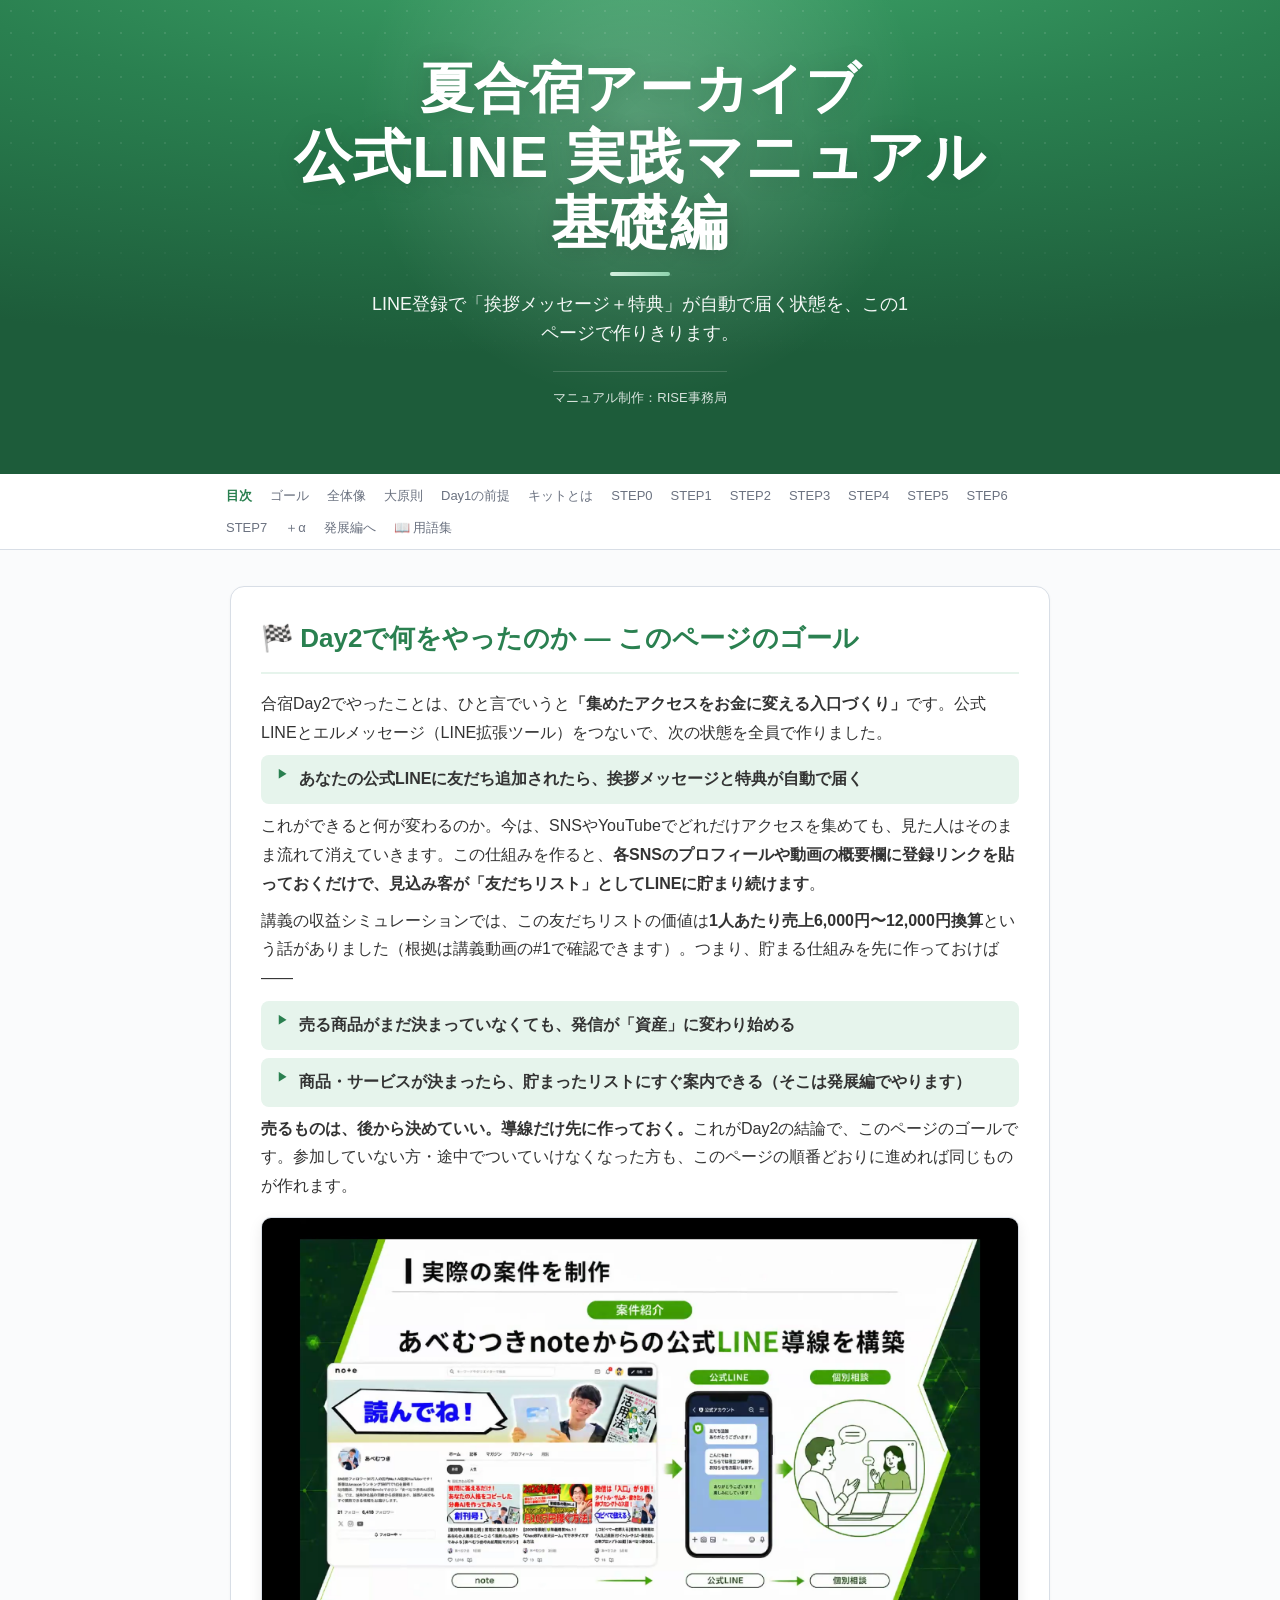
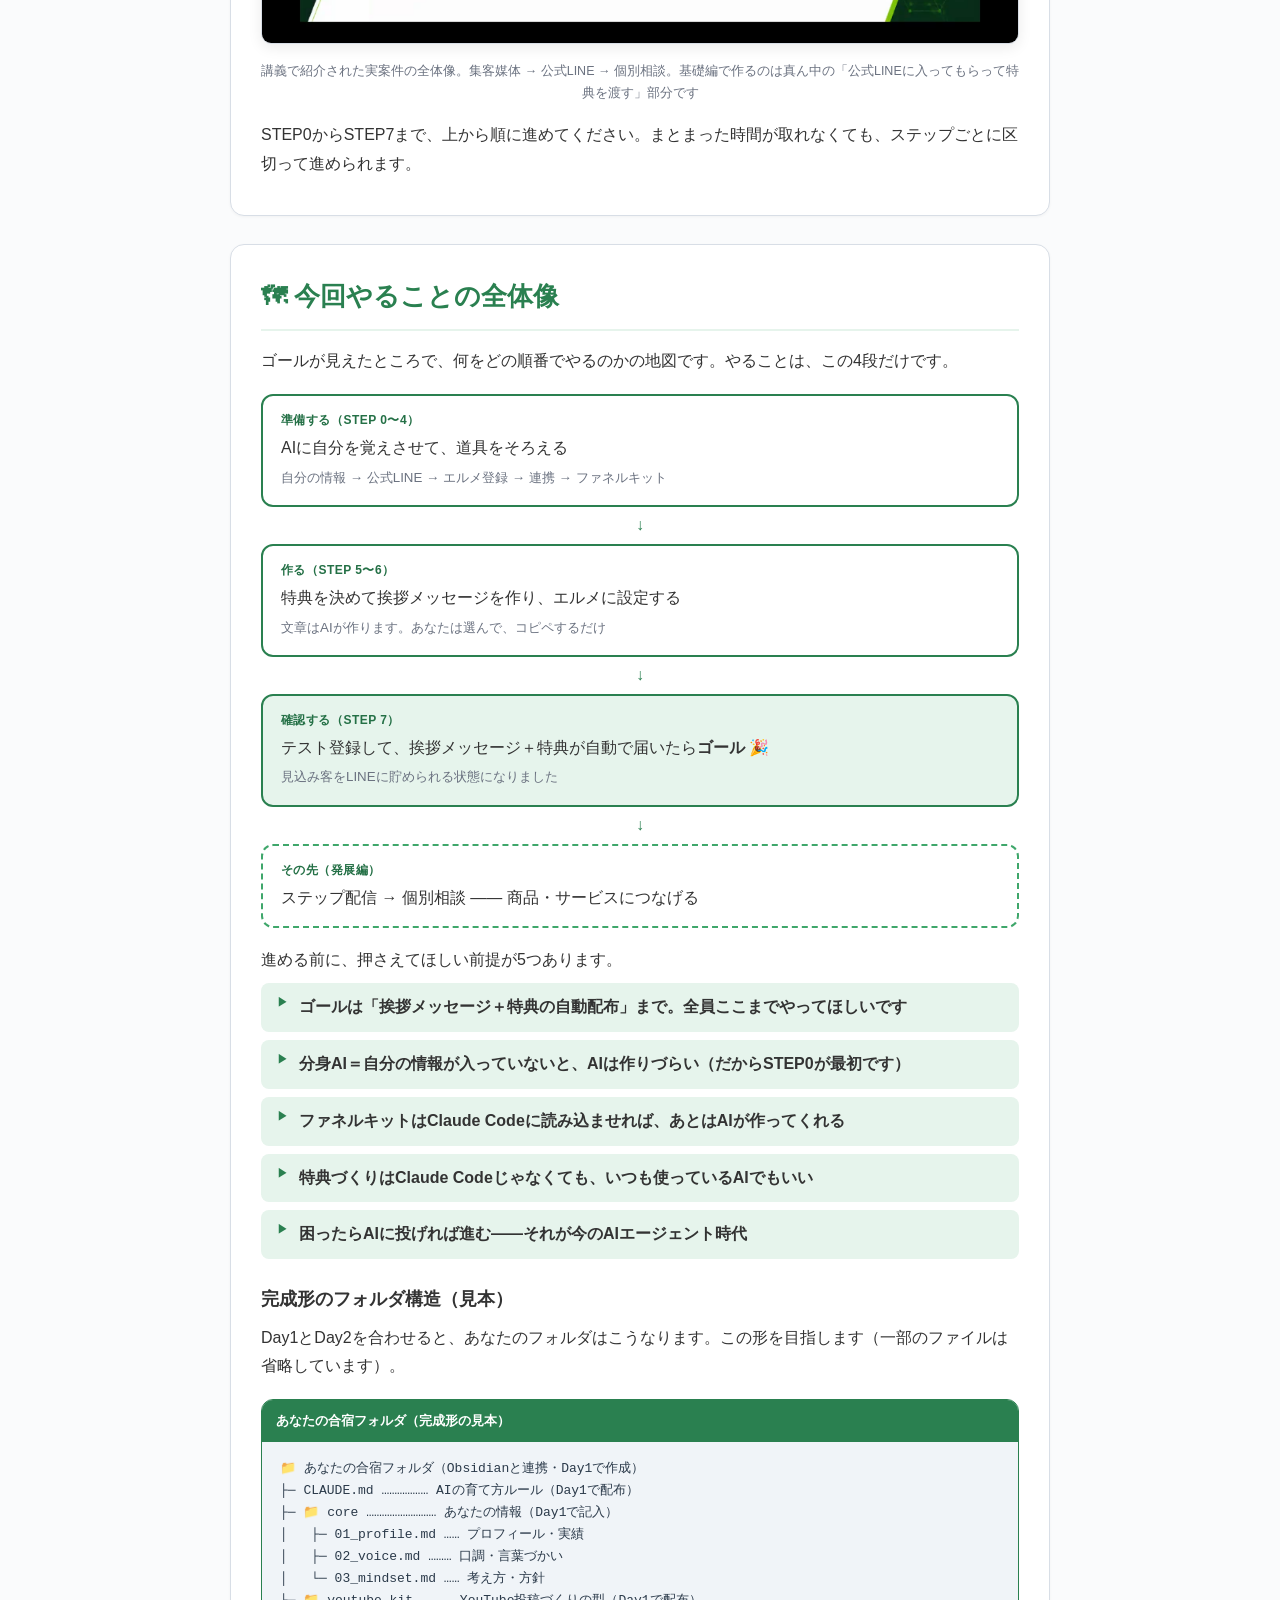
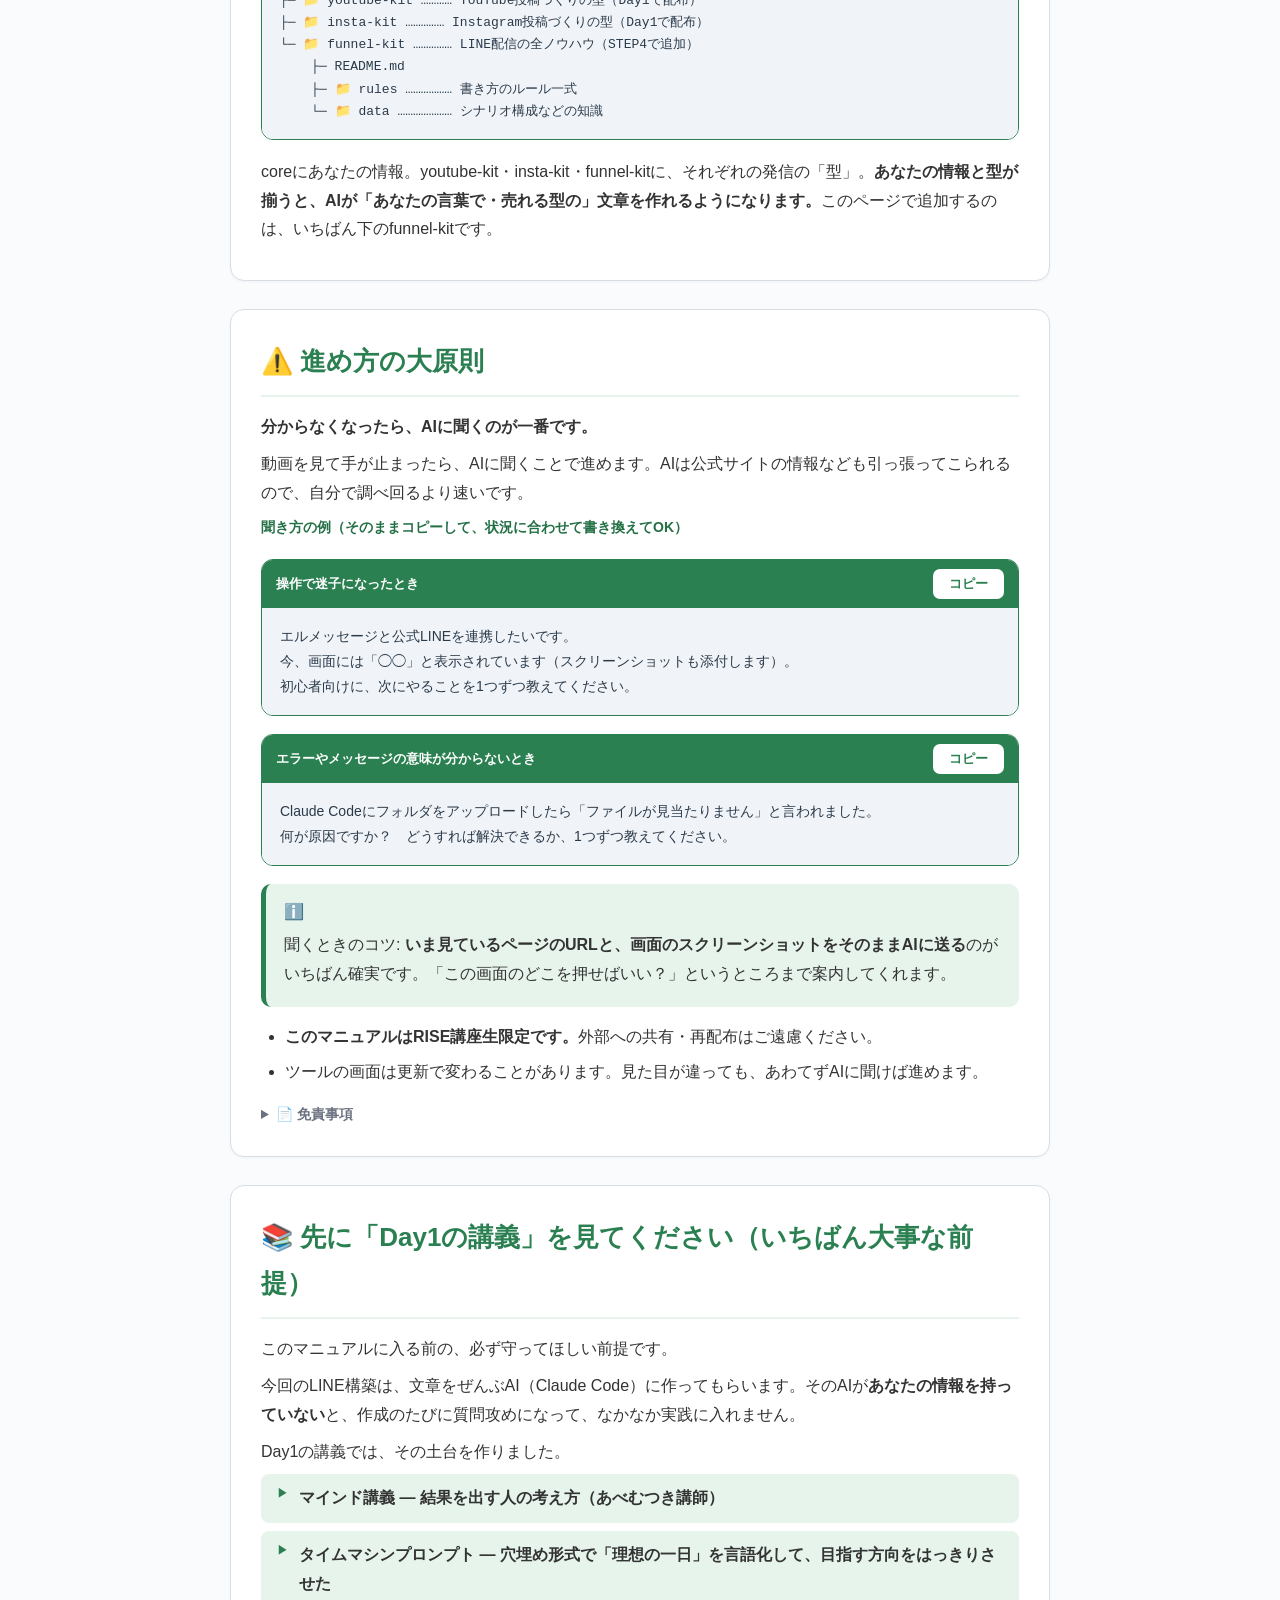
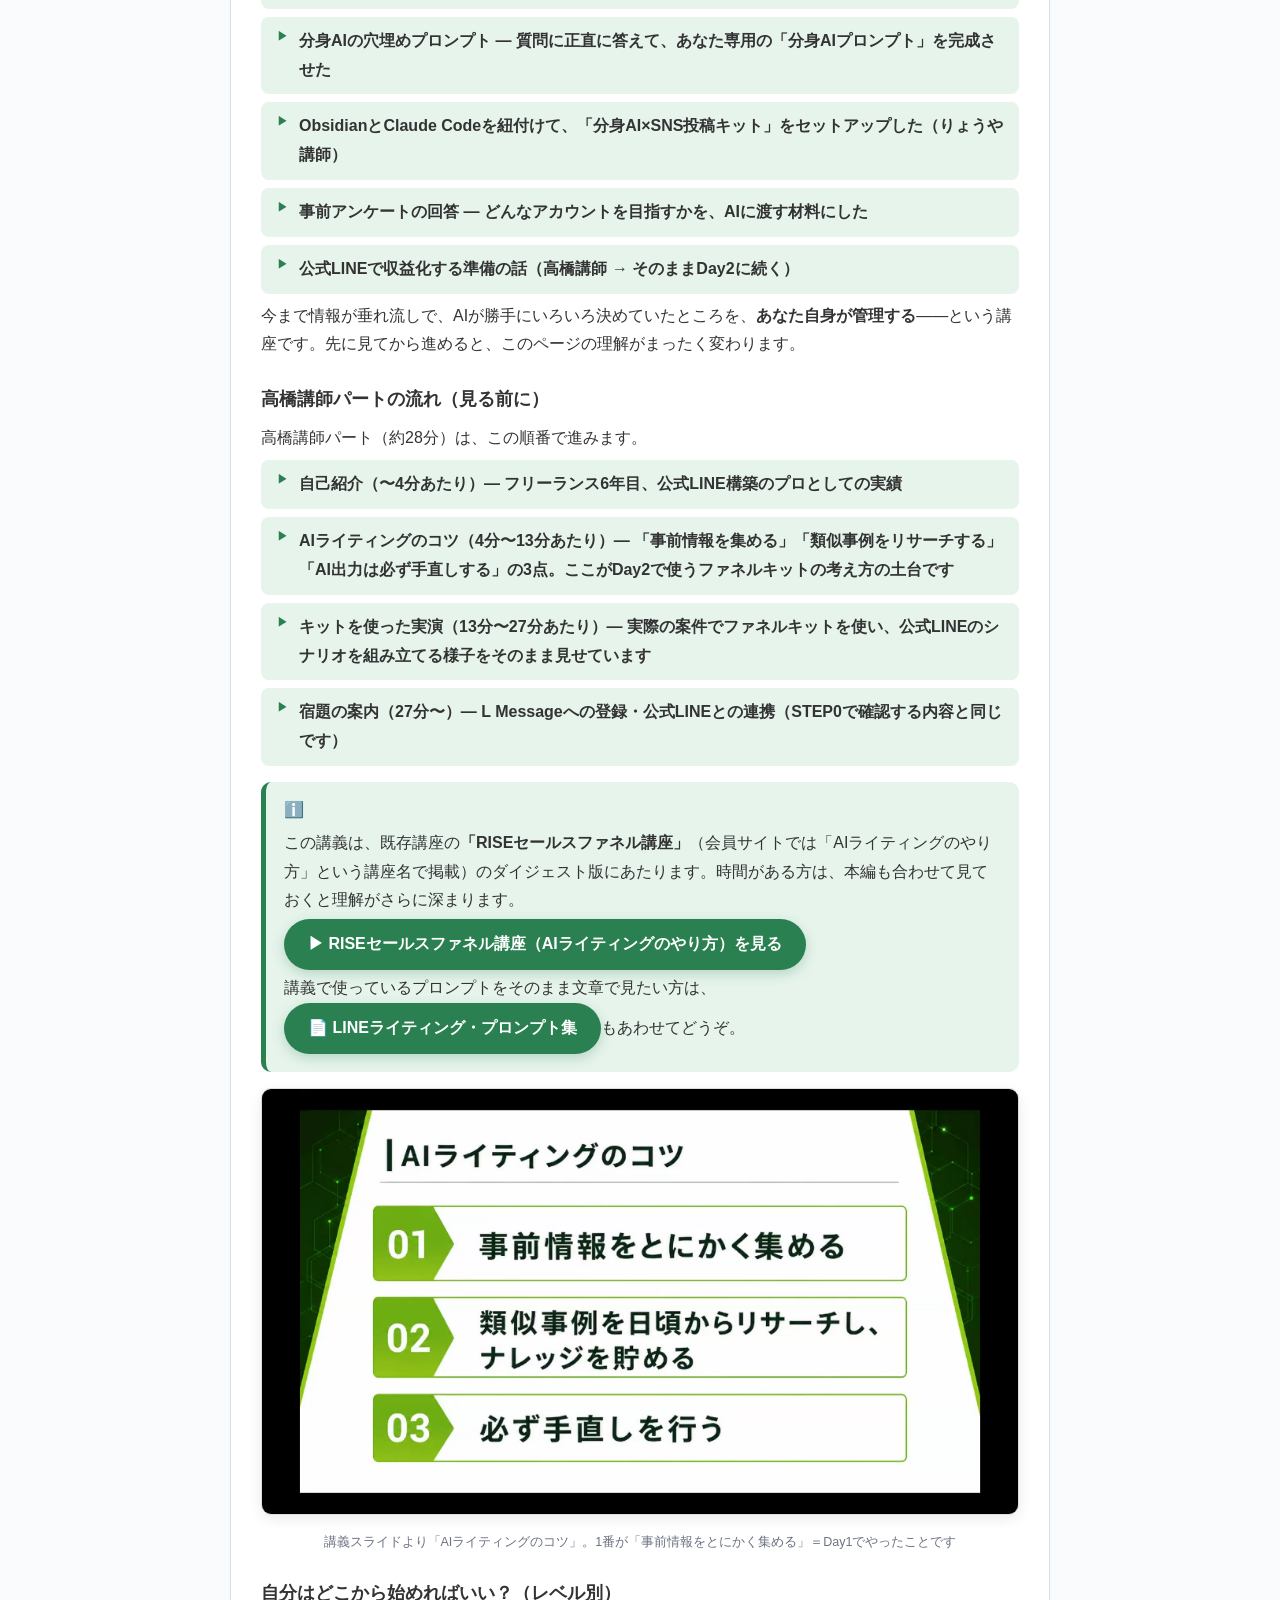
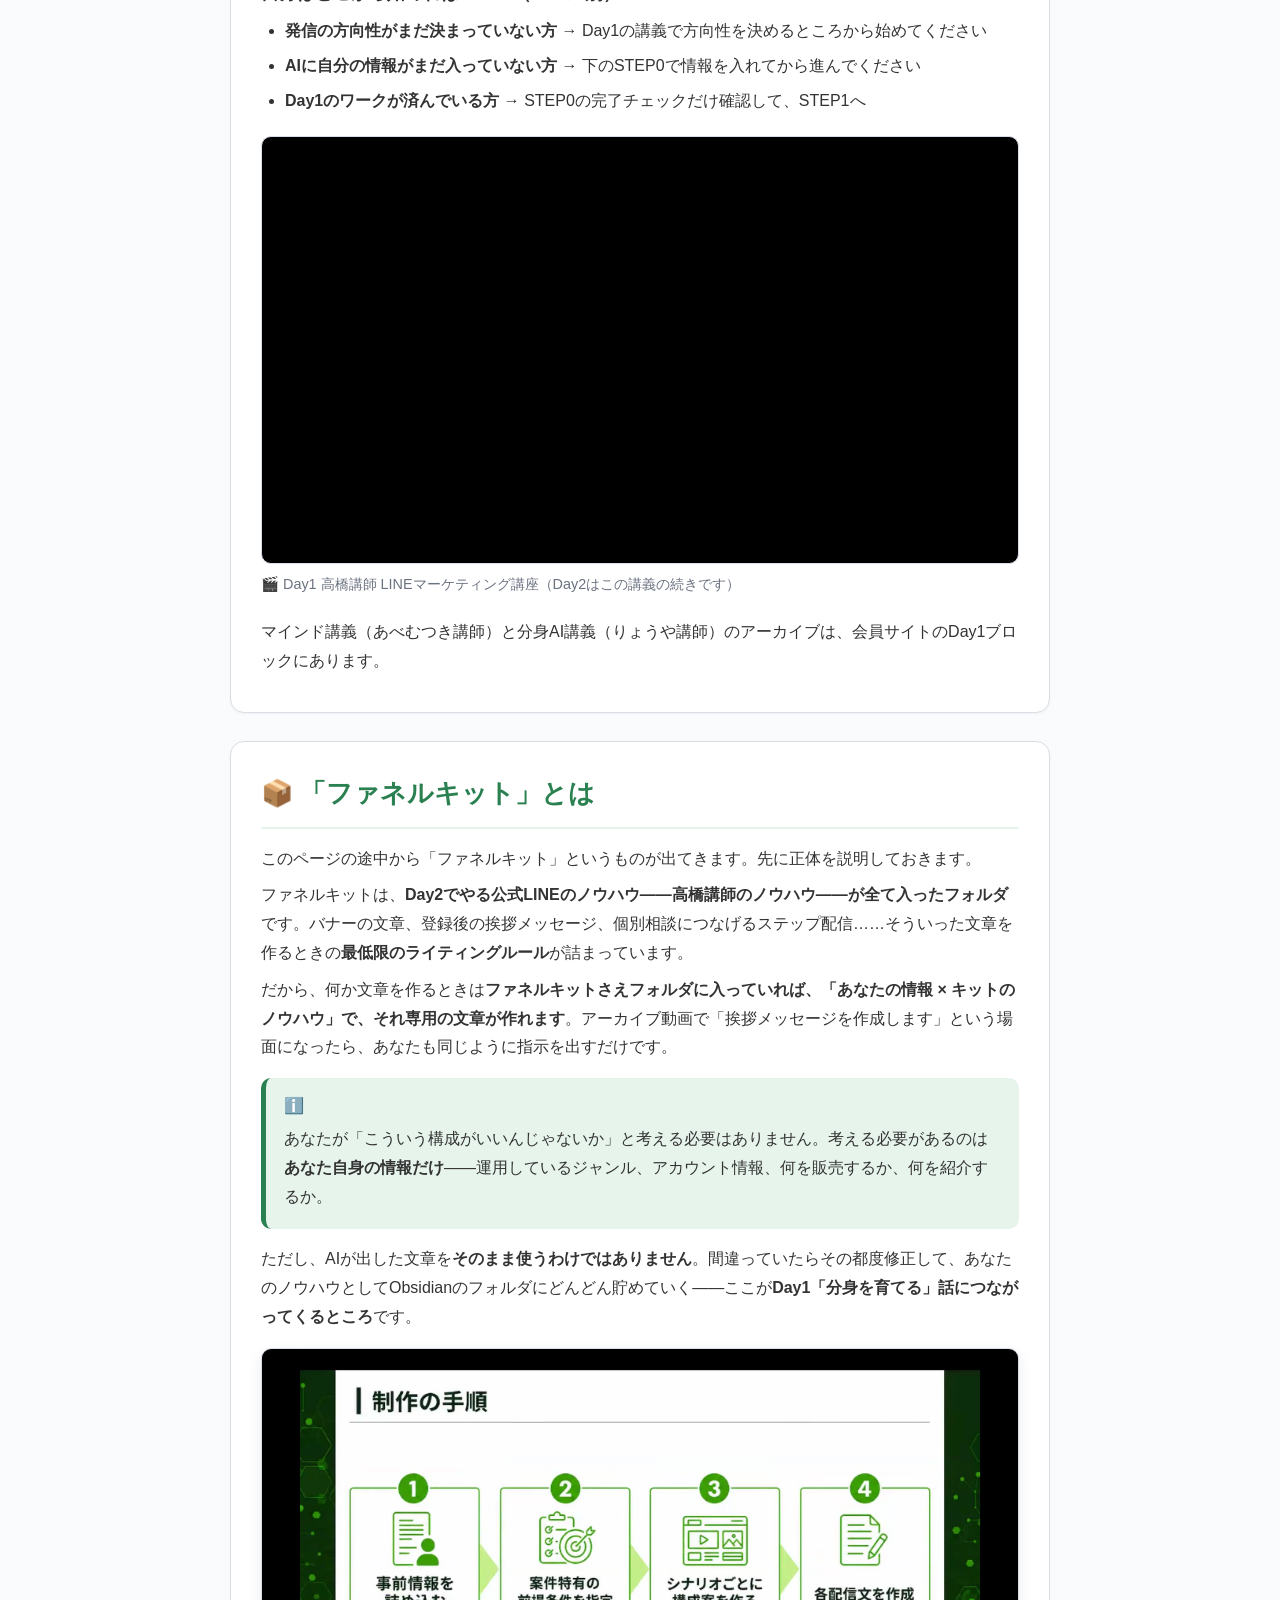
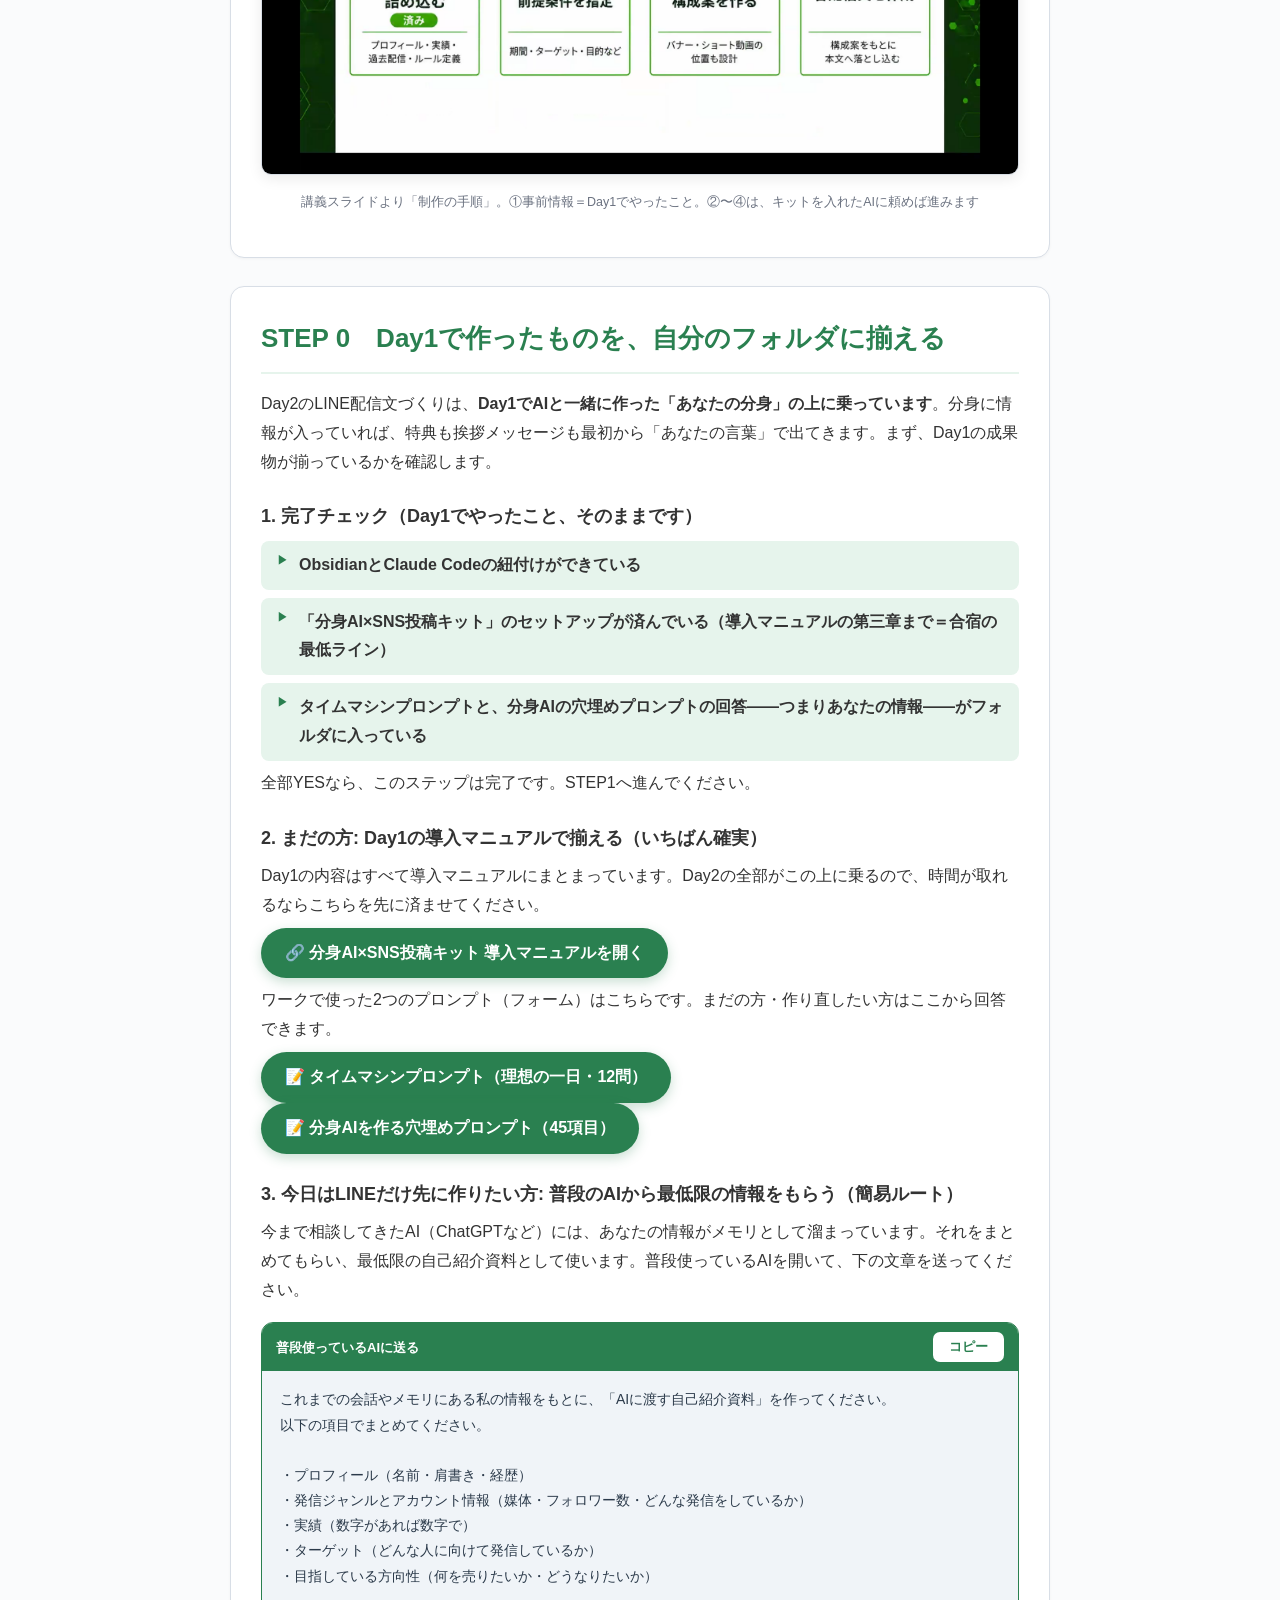
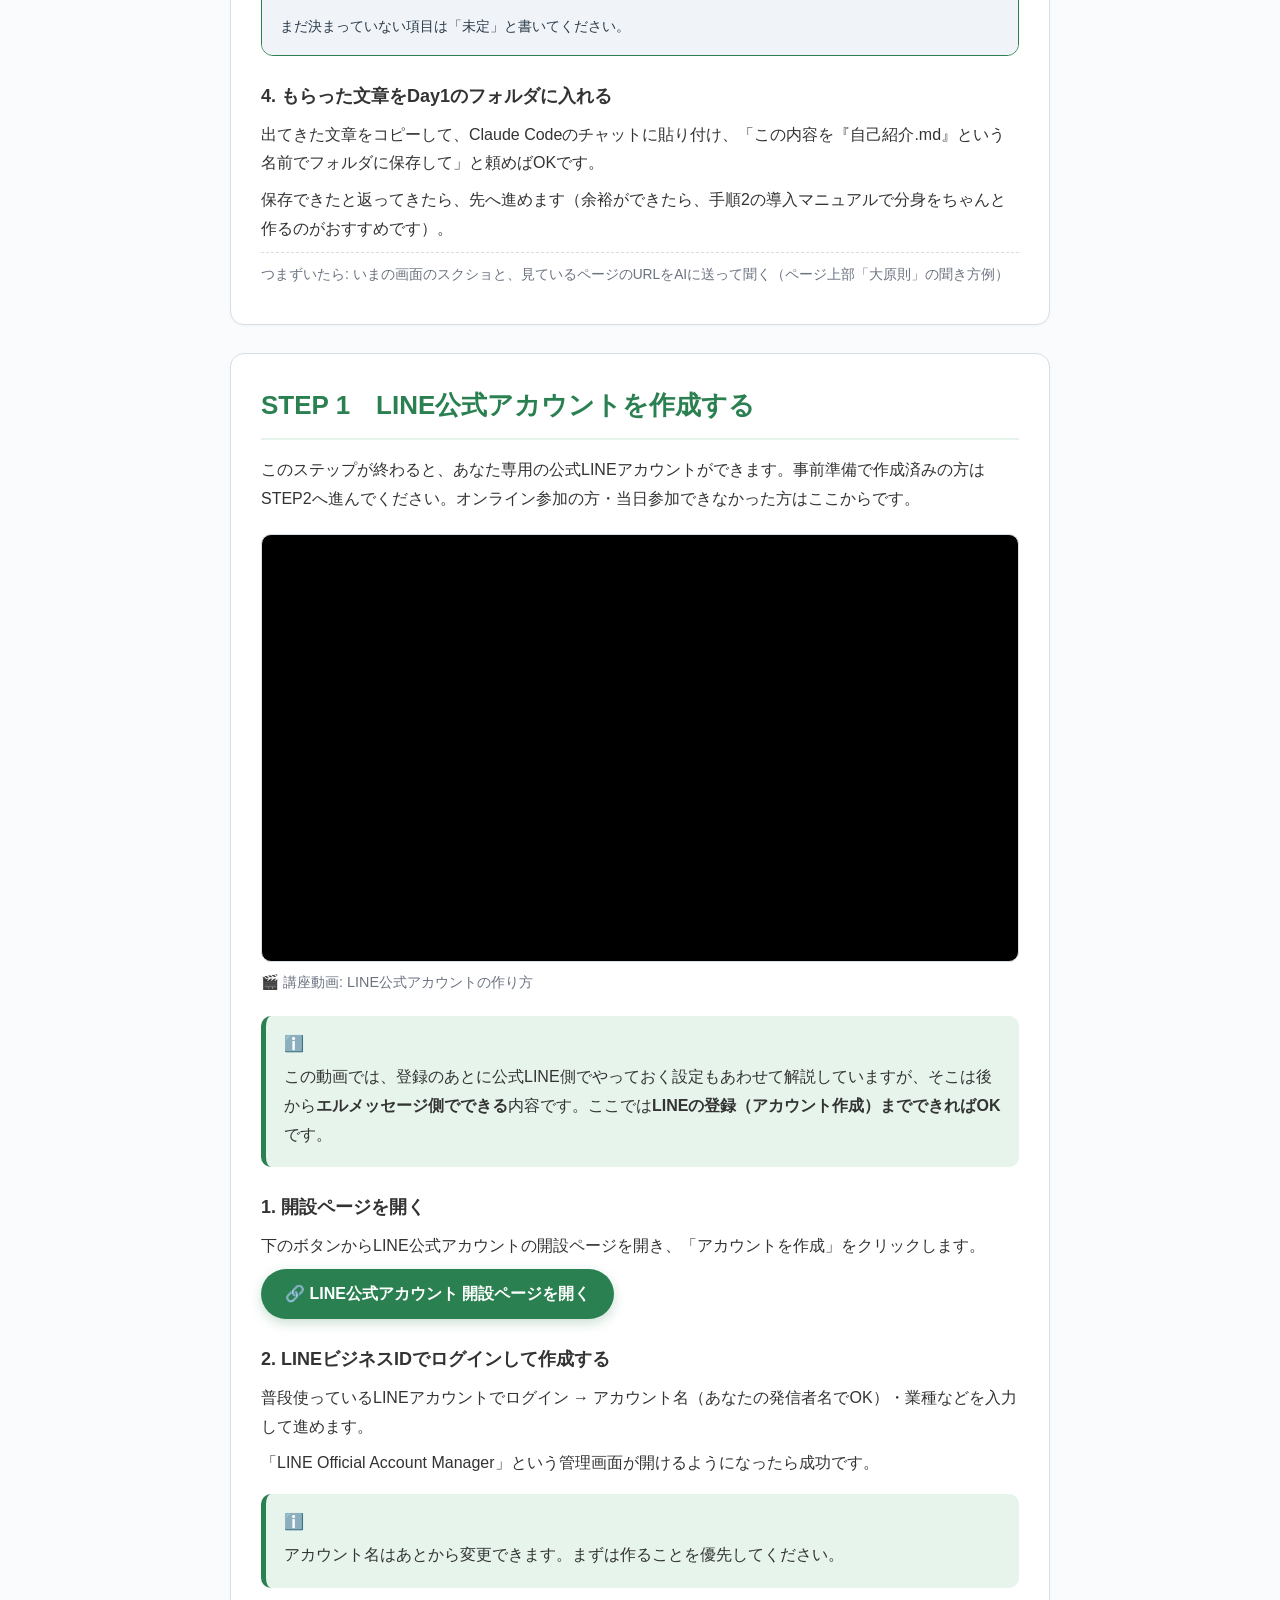
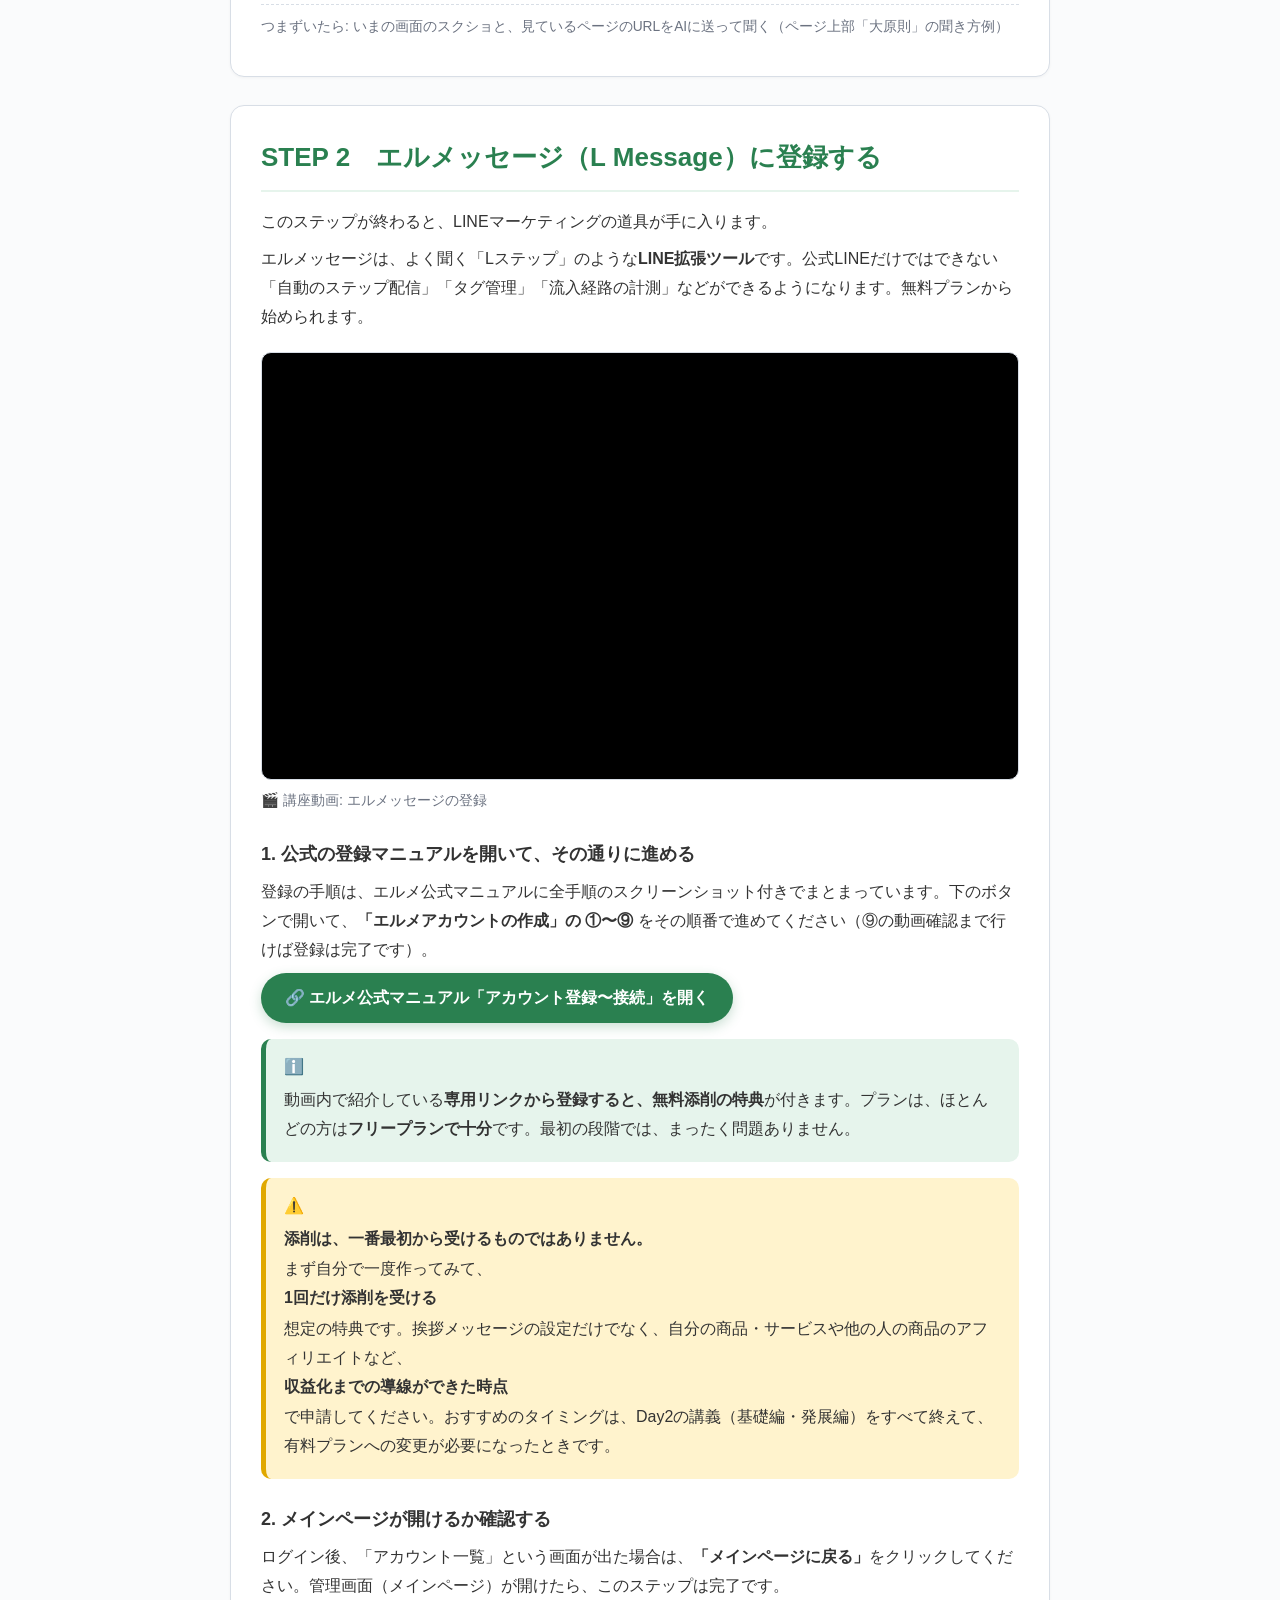
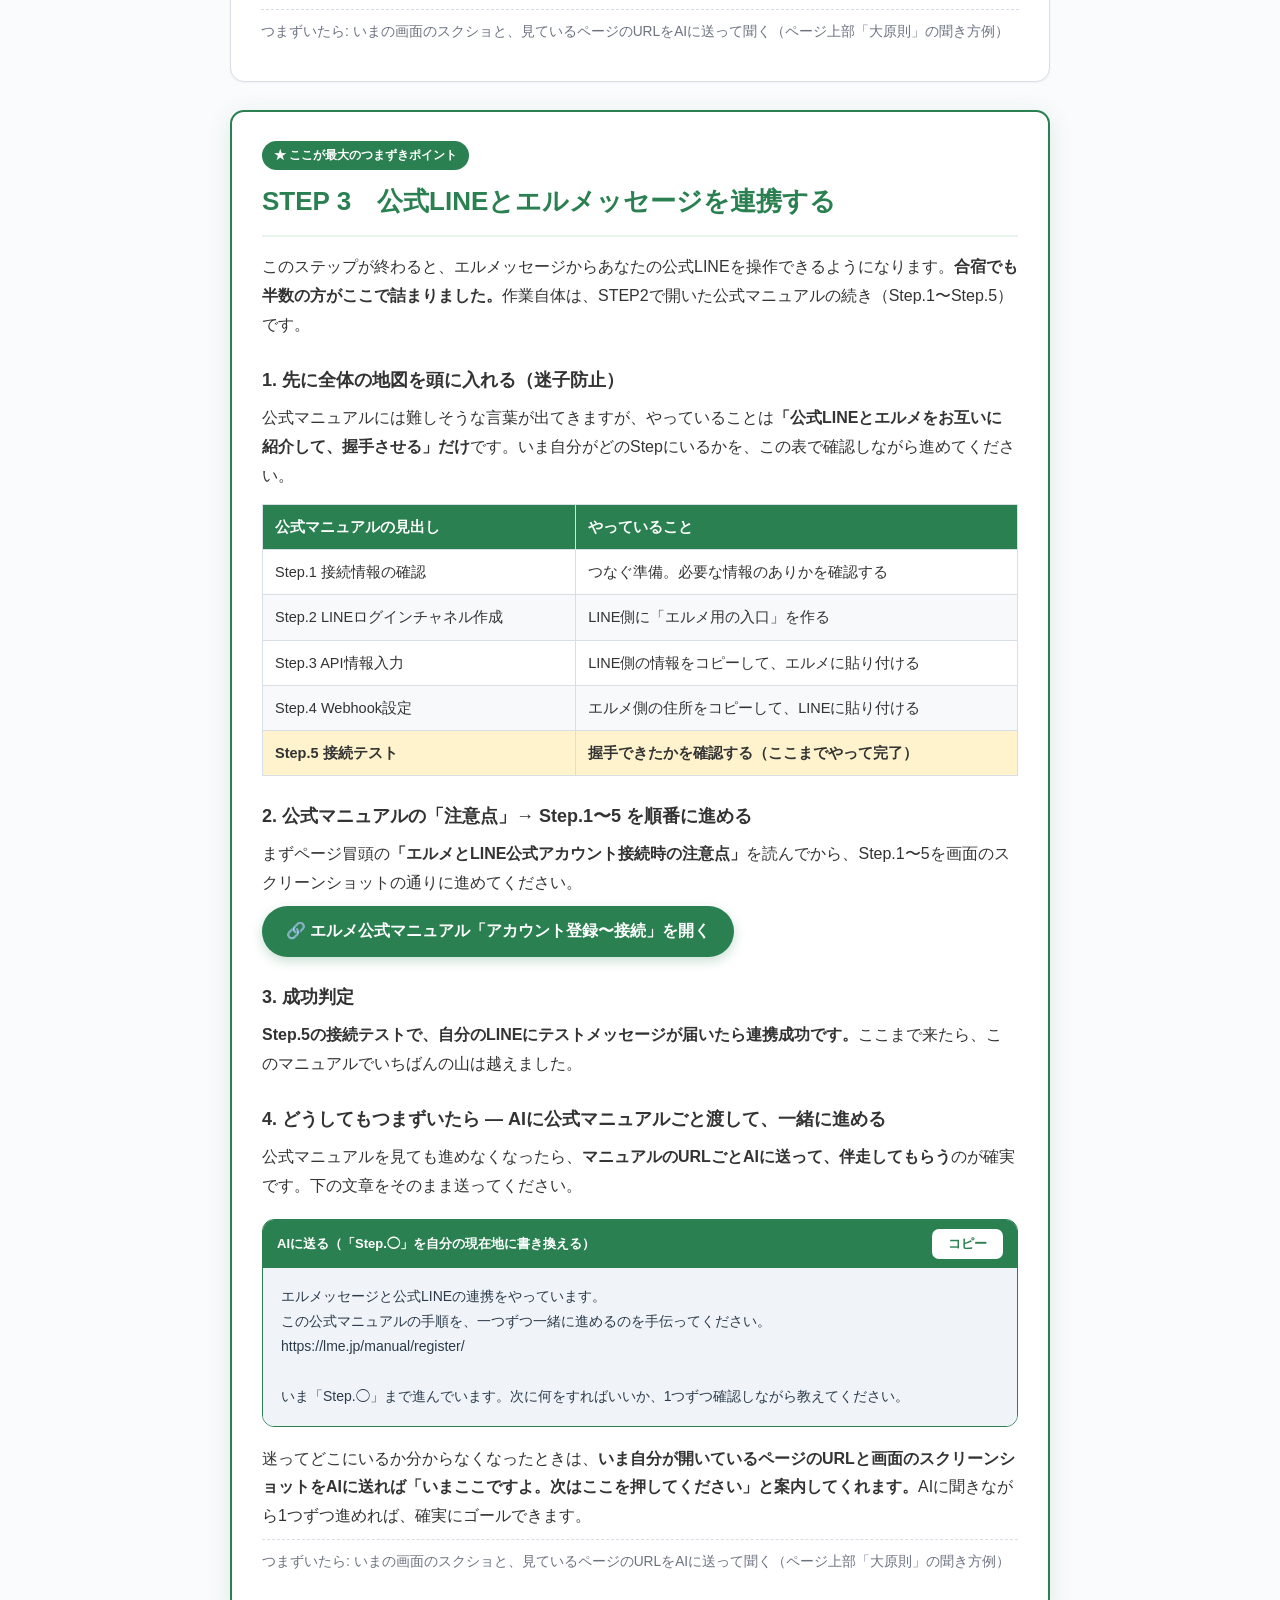
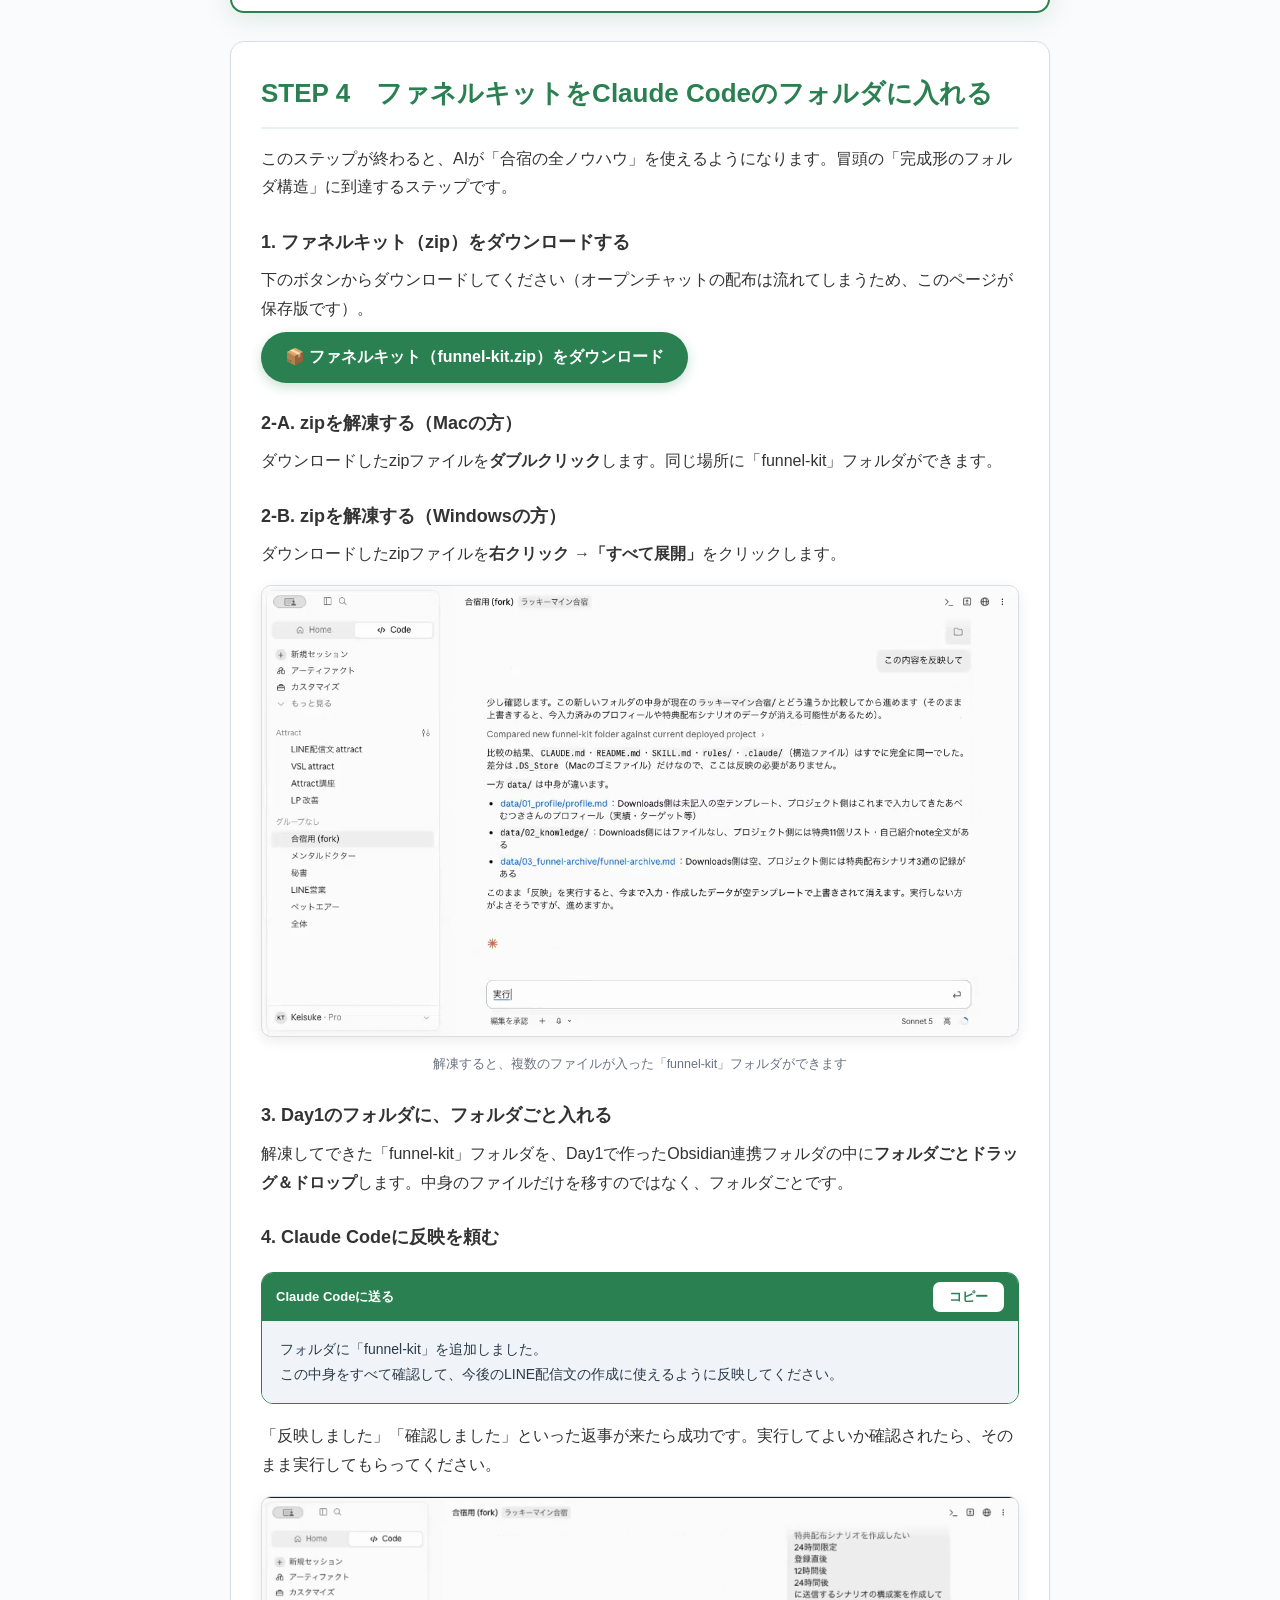
==== commit 9a05a0ff: "Add screenshots, Day1 video, kit download link" ====
--- a/index.html
+++ b/index.html
@@ -177,7 +177,11 @@
           <li><strong>AIに自分の情報がまだ入っていない方</strong> → 下のSTEP0で情報を入れてから進んでください</li>
           <li><strong>Day1のワークが済んでいる方</strong> → STEP0の完了チェックだけ確認して、STEP1へ</li>
         </ul>
-        <div class="video-link">🎬 Day1講義アーカイブ（準備中）</div>
+        <figure class="video-embed">
+          <div class="video-frame"><iframe src="https://www.loom.com/embed/15af607d74d04b09b03ebd02f2a86b39" title="Day1 高橋講師 LINEマーケティング講座" allowfullscreen loading="lazy"></iframe></div>
+          <figcaption>🎬 Day1 高橋講師 LINEマーケティング講座（Day2はこの講義の続きです）</figcaption>
+        </figure>
+        <p>マインド講義（あべむつき講師）と分身AI講義（りょうや講師）のアーカイブは、会員サイトのDay1ブロックにあります。</p>
       </section>
 
       <!-- ===== ファネルキットとは ===== -->
@@ -207,6 +211,11 @@
         <h3>2. まだの方: Day1の導入マニュアルで揃える（いちばん確実）</h3>
         <p>Day1の内容はすべて導入マニュアルにまとまっています。Day2の全部がこの上に乗るので、時間が取れるならこちらを先に済ませてください。</p>
         <p><a class="btn-link" href="https://ryoya9595.github.io/bunshin-sns-kit-manual/" target="_blank" rel="noopener noreferrer">🔗 分身AI×SNS投稿キット 導入マニュアルを開く</a></p>
+        <p>ワークで使った2つのプロンプト（フォーム）はこちらです。まだの方・作り直したい方はここから回答できます。</p>
+        <p>
+          <a class="btn-link" href="https://docs.google.com/forms/d/e/1FAIpQLSdeYa-uXmjkbkDSxrPgSvNaSiKew25kgJgV7X50VbGv4NW_2w/viewform" target="_blank" rel="noopener noreferrer">📝 タイムマシンプロンプト（理想の一日・12問）</a>
+          <a class="btn-link" href="https://docs.google.com/forms/d/e/1FAIpQLSdWPA0npxl2tw2hvXp_rv07wtBUs_rOLNwT5z-vRdCf7ioeSg/viewform" target="_blank" rel="noopener noreferrer">📝 分身AIを作る穴埋めプロンプト（45項目）</a>
+        </p>
         <h3>3. 今日はLINEだけ先に作りたい方: 普段のAIから最低限の情報をもらう（簡易ルート）</h3>
         <p>今まで相談してきたAI（ChatGPTなど）には、あなたの情報がメモリとして溜まっています。それをまとめてもらい、最低限の自己紹介資料として使います。普段使っているAIを開いて、下の文章を送ってください。</p>
         <div class="prompt-card">
@@ -323,14 +332,13 @@
         <h2>STEP 4　ファネルキットをClaude Codeのフォルダに入れる</h2>
         <p>このステップが終わると、AIが「合宿の全ノウハウ」を使えるようになります。冒頭の「完成形のフォルダ構造」に到達するステップです。</p>
         <h3>1. ファネルキット（zip）をダウンロードする</h3>
-        <div class="callout info">
-          <p>ファネルキットのダウンロードリンクは、公開時にここへ設置します（オープンチャットの配布は流れてしまうため、このページを保存版にします）。</p>
-        </div>
+        <p>下のボタンからダウンロードしてください（オープンチャットの配布は流れてしまうため、このページが保存版です）。</p>
+        <p><a class="btn-link" href="https://drive.google.com/file/d/1qElmF4Z1Bxw-wJ9_zwbj7U8YXVbqCBkP/view?usp=sharing" target="_blank" rel="noopener noreferrer">📦 ファネルキット（funnel-kit.zip）をダウンロード</a></p>
         <h3>2-A. zipを解凍する（Macの方）</h3>
         <p>ダウンロードしたzipファイルを<strong>ダブルクリック</strong>します。同じ場所に「funnel-kit」フォルダができます。</p>
         <h3>2-B. zipを解凍する（Windowsの方）</h3>
         <p>ダウンロードしたzipファイルを<strong>右クリック →「すべて展開」</strong>をクリックします。</p>
-        <div class="callout info"><p>📷 この手順のスクリーンショットは準備中です（追って追加します）</p></div>
+        <figure class="shot"><img src="images/15-zip-extract.png" alt="zipを解凍してフォルダができた状態" /><figcaption>解凍すると、複数のファイルが入った「funnel-kit」フォルダができます</figcaption></figure>
         <h3>3. Day1のフォルダに、フォルダごと入れる</h3>
         <p>解凍してできた「funnel-kit」フォルダを、Day1で作ったObsidian連携フォルダの中に<strong>フォルダごとドラッグ＆ドロップ</strong>します。中身のファイルだけを移すのではなく、フォルダごとです。</p>
         <h3>4. Claude Codeに反映を頼む</h3>
@@ -343,7 +351,7 @@
 この中身をすべて確認して、今後のLINE配信文の作成に使えるように反映してください。</pre>
         </div>
         <p>「反映しました」「確認しました」といった返事が来たら成功です。実行してよいか確認されたら、そのまま実行してもらってください。</p>
-        <div class="callout info"><p>📷 この手順のスクリーンショットは準備中です（追って追加します）</p></div>
+        <figure class="shot"><img src="images/16-cc-upload.png" alt="Claude Codeにキットを反映した画面" /><figcaption>反映が終わった状態</figcaption></figure>
         <div class="callout warn">
           <p><strong>「ファイルが見当たりません」と言われたら</strong>zipを解凍していないか、中身の一部だけを渡しています。解凍した「funnel-kit」フォルダごと入れ直してください。<strong>「復元できます」と出たら</strong>「復元してください」と返信すればOKです。</p>
         </div>
@@ -379,7 +387,7 @@
 ・バナー画像はまだ無いので、URLで受け取ってもらう形にしてください</pre>
         </div>
         <p>完成した文章が出てきたら成功です。この文章は次のSTEP6で使うので、そのままにしておいてください。</p>
-        <div class="callout info"><p>📷 この手順のスクリーンショットは準備中です（追って追加します）</p></div>
+        <figure class="shot"><img src="images/17-aisatsu-message.png" alt="完成した挨拶メッセージの例" /><figcaption>完成イメージ</figcaption></figure>
         <div class="callout info">
           <p><strong>AIがあなたの情報を聞いてきたら、</strong>STEP0に戻って自己紹介資料を入れてください。情報が入っていれば、聞かれずに一気に進みます。</p>
         </div>
@@ -401,10 +409,10 @@
         <h3>1. テンプレートを作る</h3>
         <p>エルメッセージの左メニューから<strong>「テンプレート」→「新規作成」</strong>をクリック。管理名に「登録直後メッセージ」と入力して<strong>「テンプレート作成」</strong>→<strong>「メッセージ追加」</strong>をクリックします。</p>
         <p>テキスト入力欄が出るので、STEP5で作った挨拶メッセージを<strong>コピーして貼り付け</strong>、<strong>「保存」→「一覧に戻る」</strong>。</p>
-        <div class="callout info"><p>📷 この手順のスクリーンショットは準備中です（追って追加します）</p></div>
+        <figure class="shot"><img src="images/18-template-create.png" alt="テンプレート作成画面" /><figcaption>テンプレートに本文を貼り付けた状態</figcaption></figure>
         <h3>2. 挨拶メッセージに設定する</h3>
         <p>左メニューの<strong>「あいさつメッセージ」→「新規友だち用」</strong>を開き、下にある<strong>「アクション追加・編集」</strong>（青いボタン）をクリック。左の一覧から<strong>「テンプレート」</strong>を選び、さっき作った「登録直後メッセージ」を選択して<strong>「保存」</strong>します。</p>
-        <div class="callout info"><p>📷 この手順のスクリーンショットは準備中です（追って追加します）</p></div>
+        <figure class="shot"><img src="images/19-aisatsu-action.png" alt="あいさつメッセージのアクション設定画面" /><figcaption>アクションにテンプレートを設定した状態</figcaption></figure>
         <p>あいさつメッセージの設定画面に、テンプレート名が表示されていれば成功です。</p>
         <div class="callout warn">
           <p><strong>テンプレートを作っただけでは、何も送られません。</strong>合宿でいちばん多かった止まり方です。「あいさつメッセージへの設定」までがワンセットです。</p>
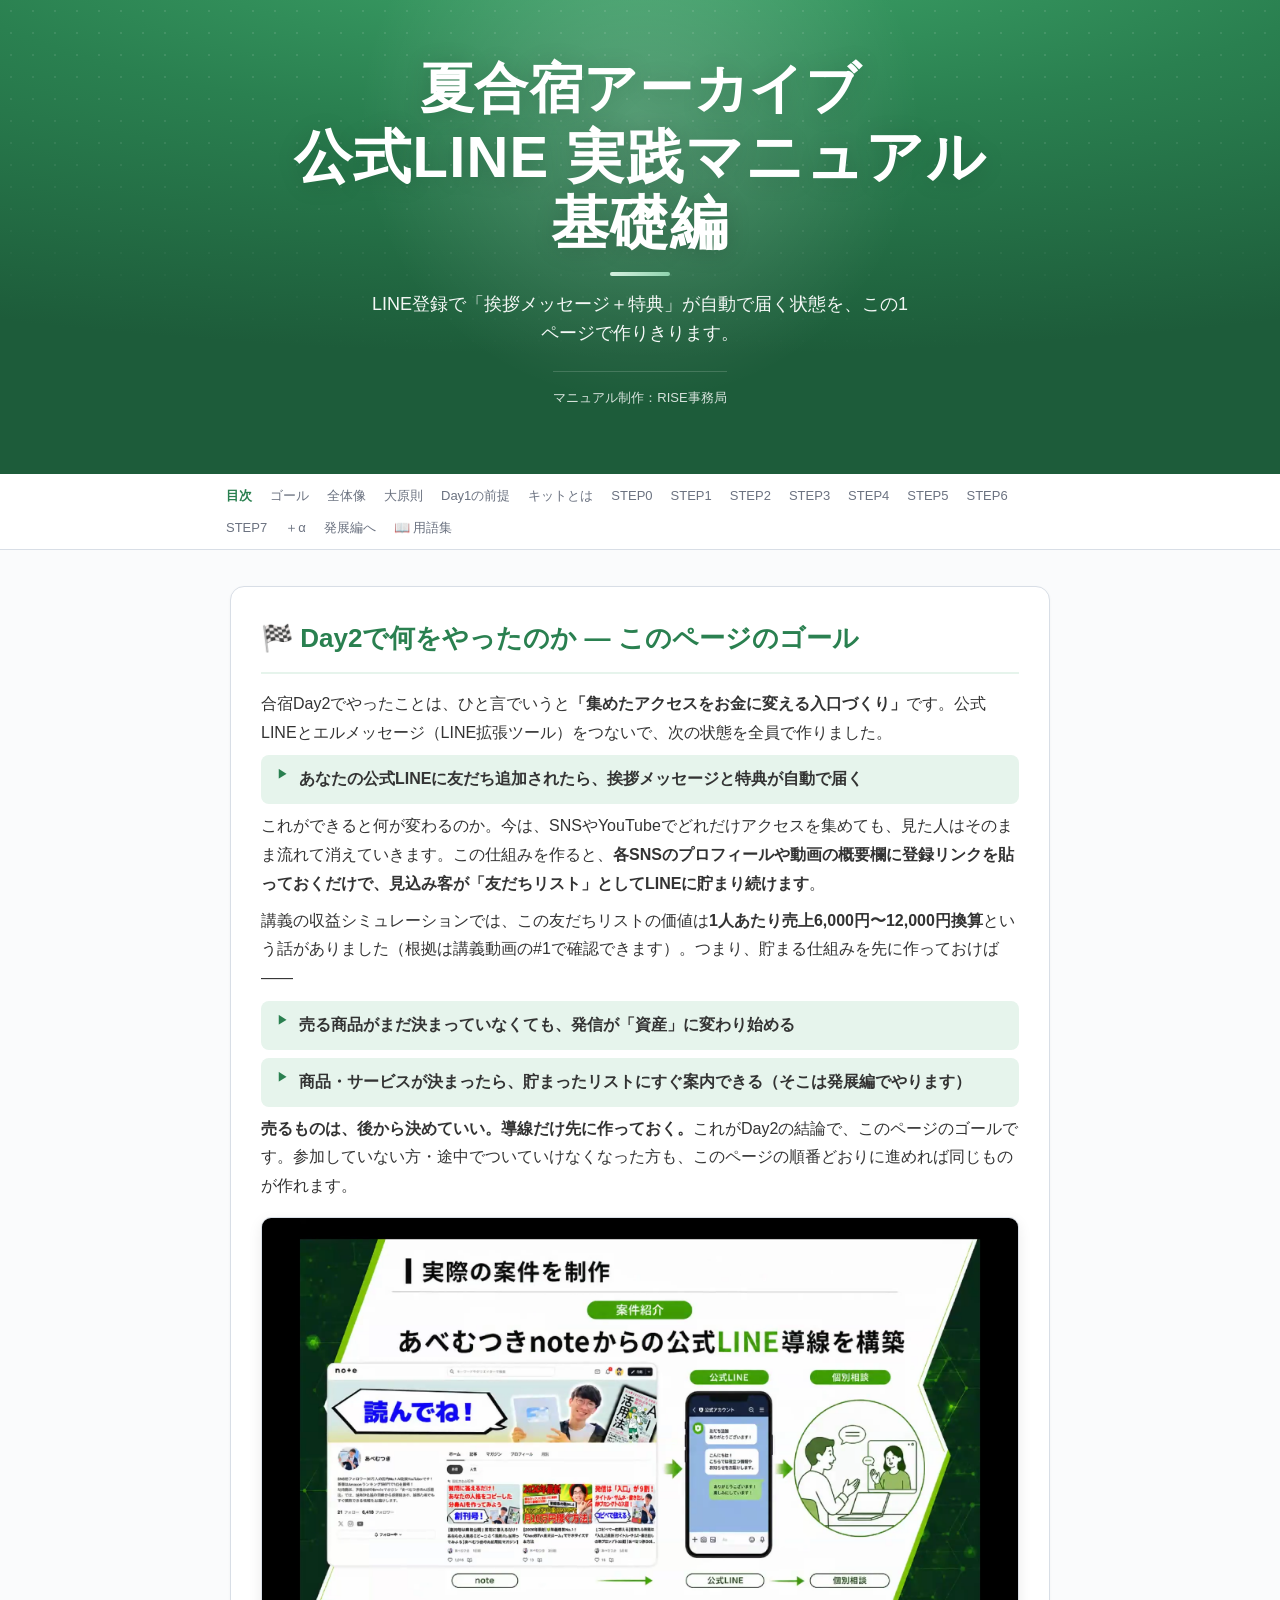
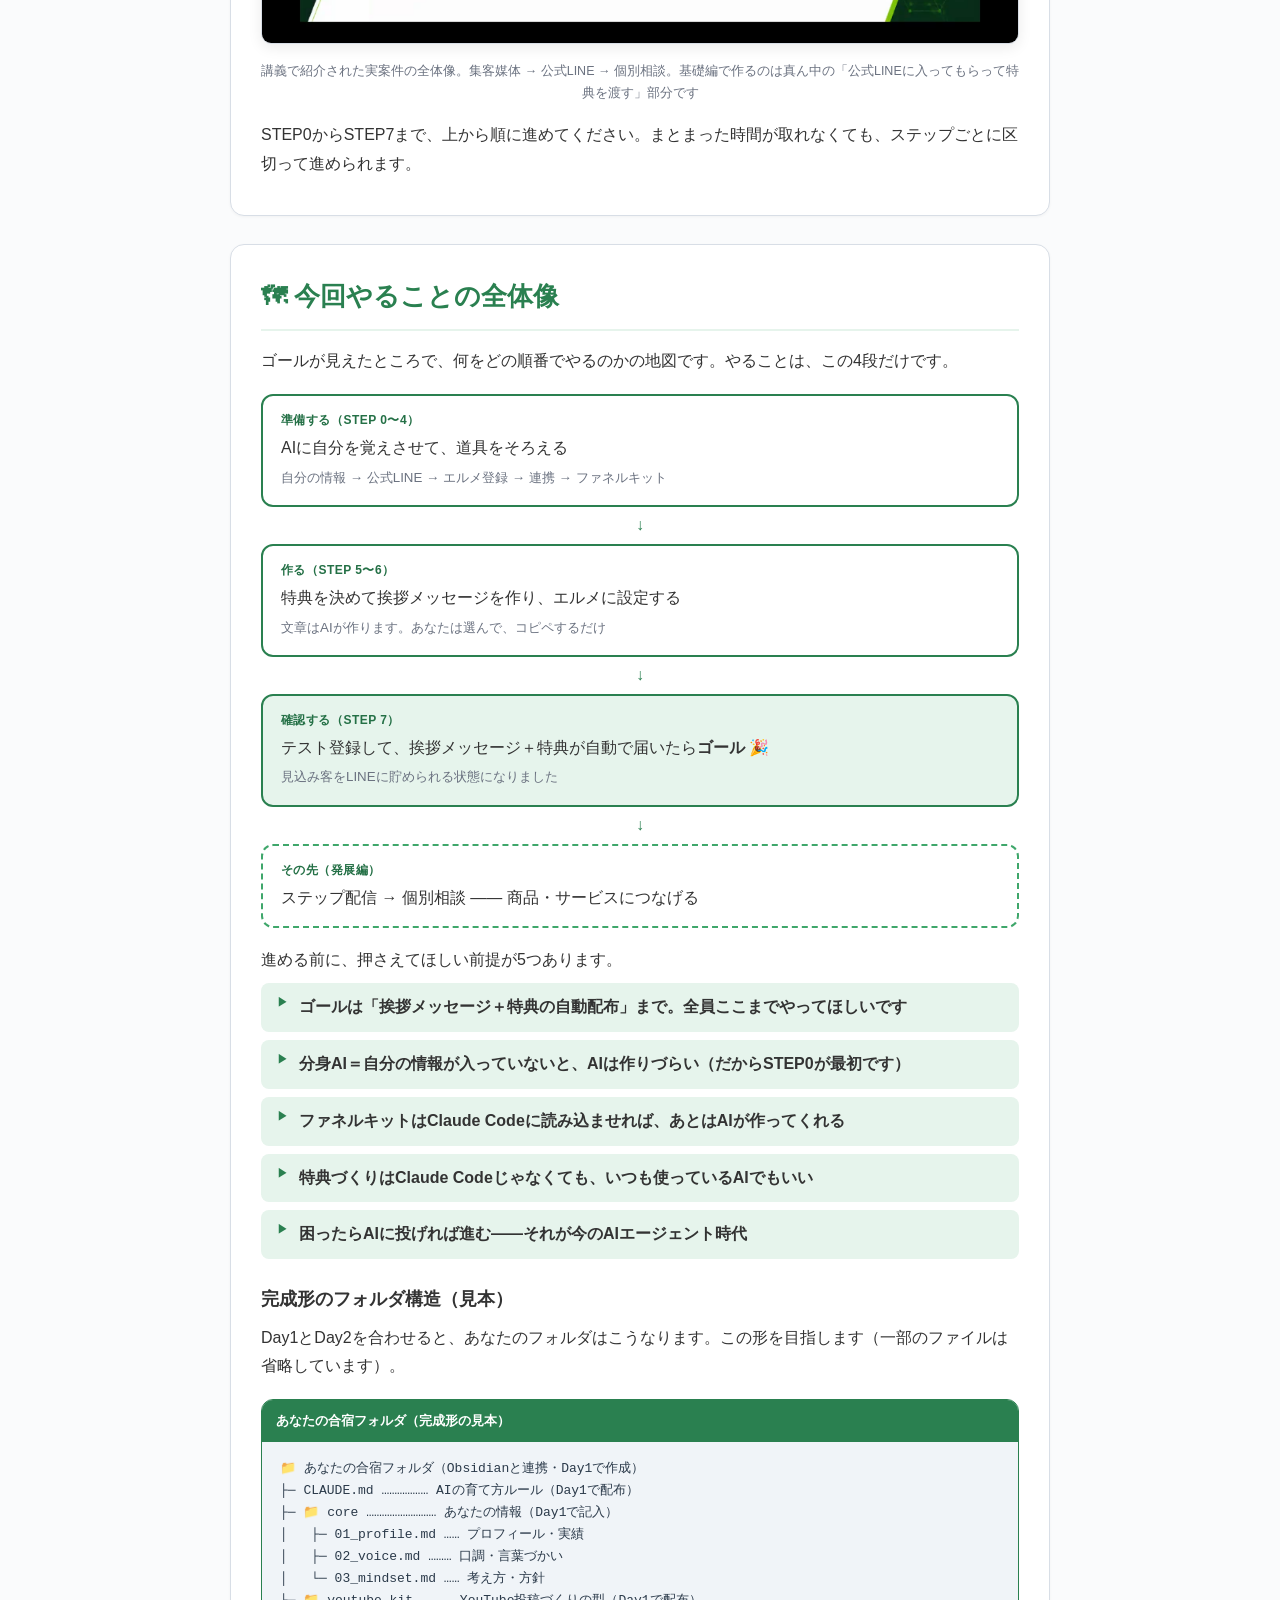
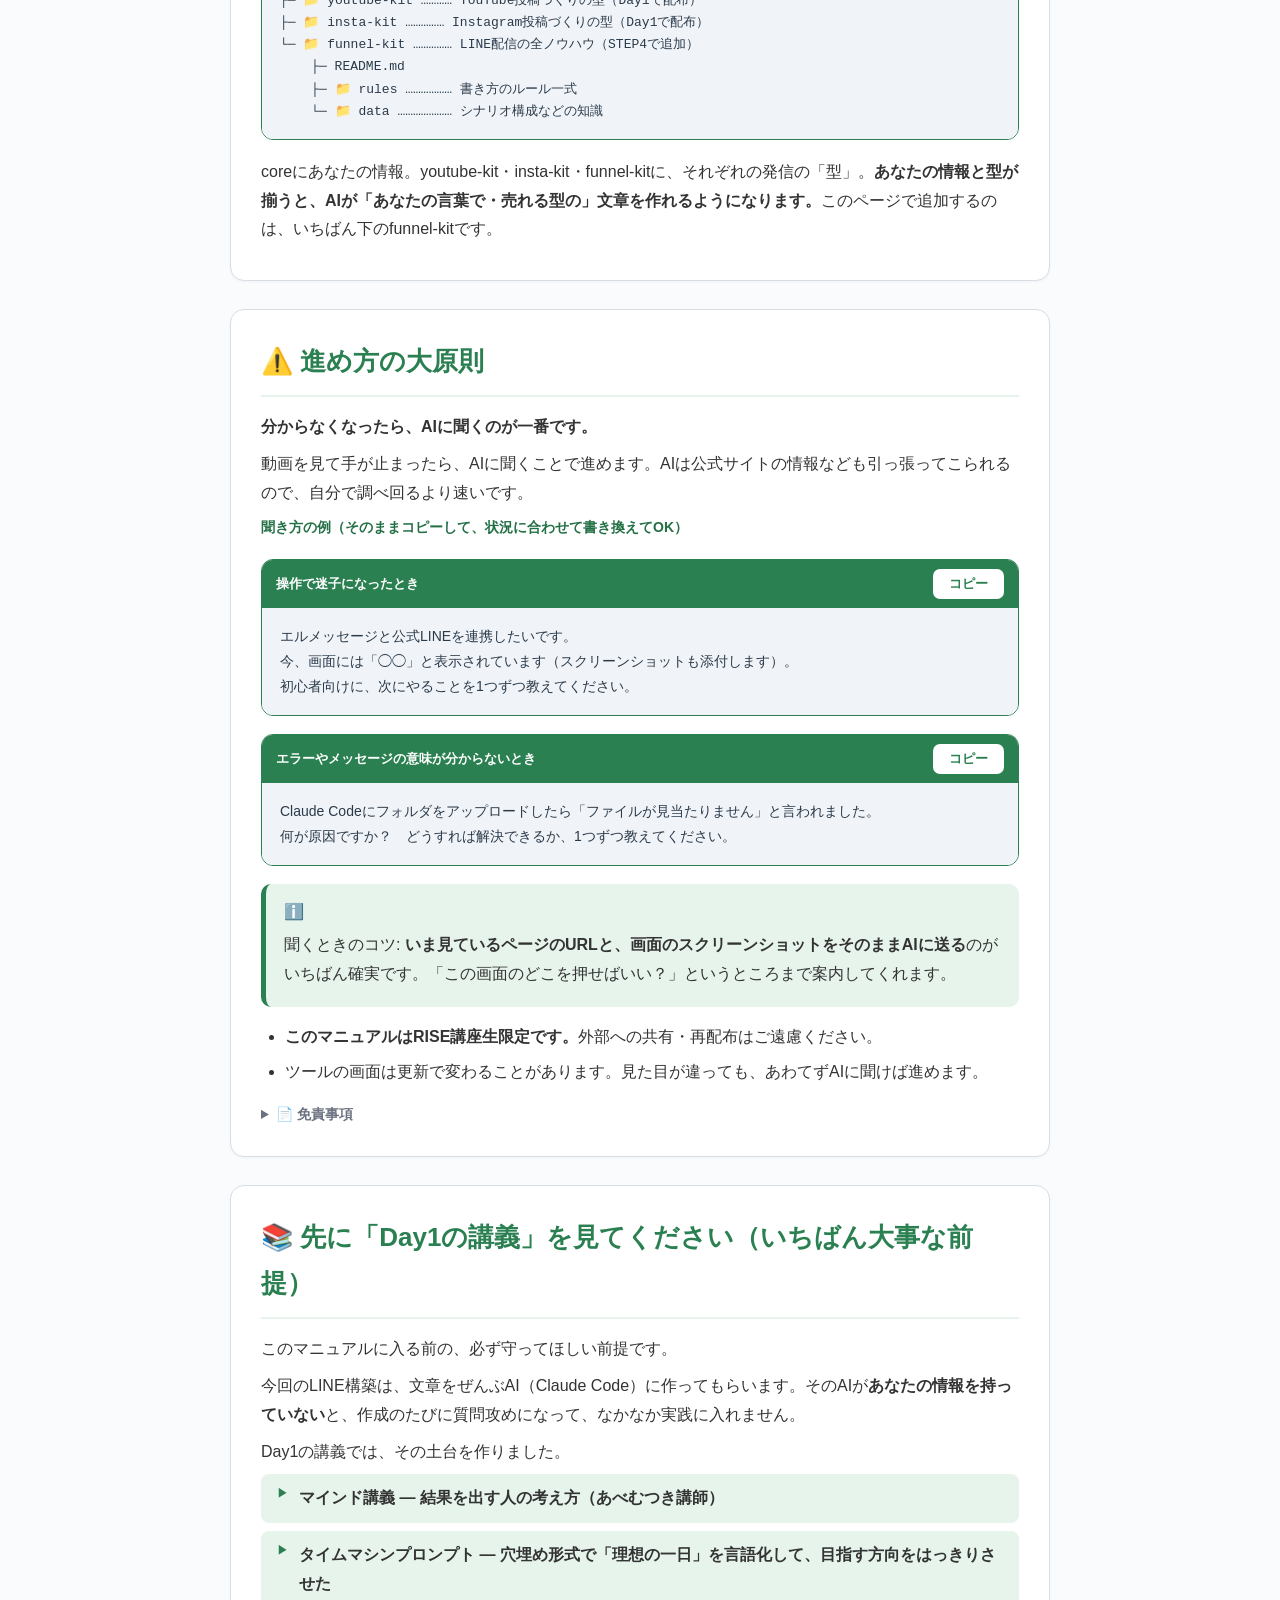
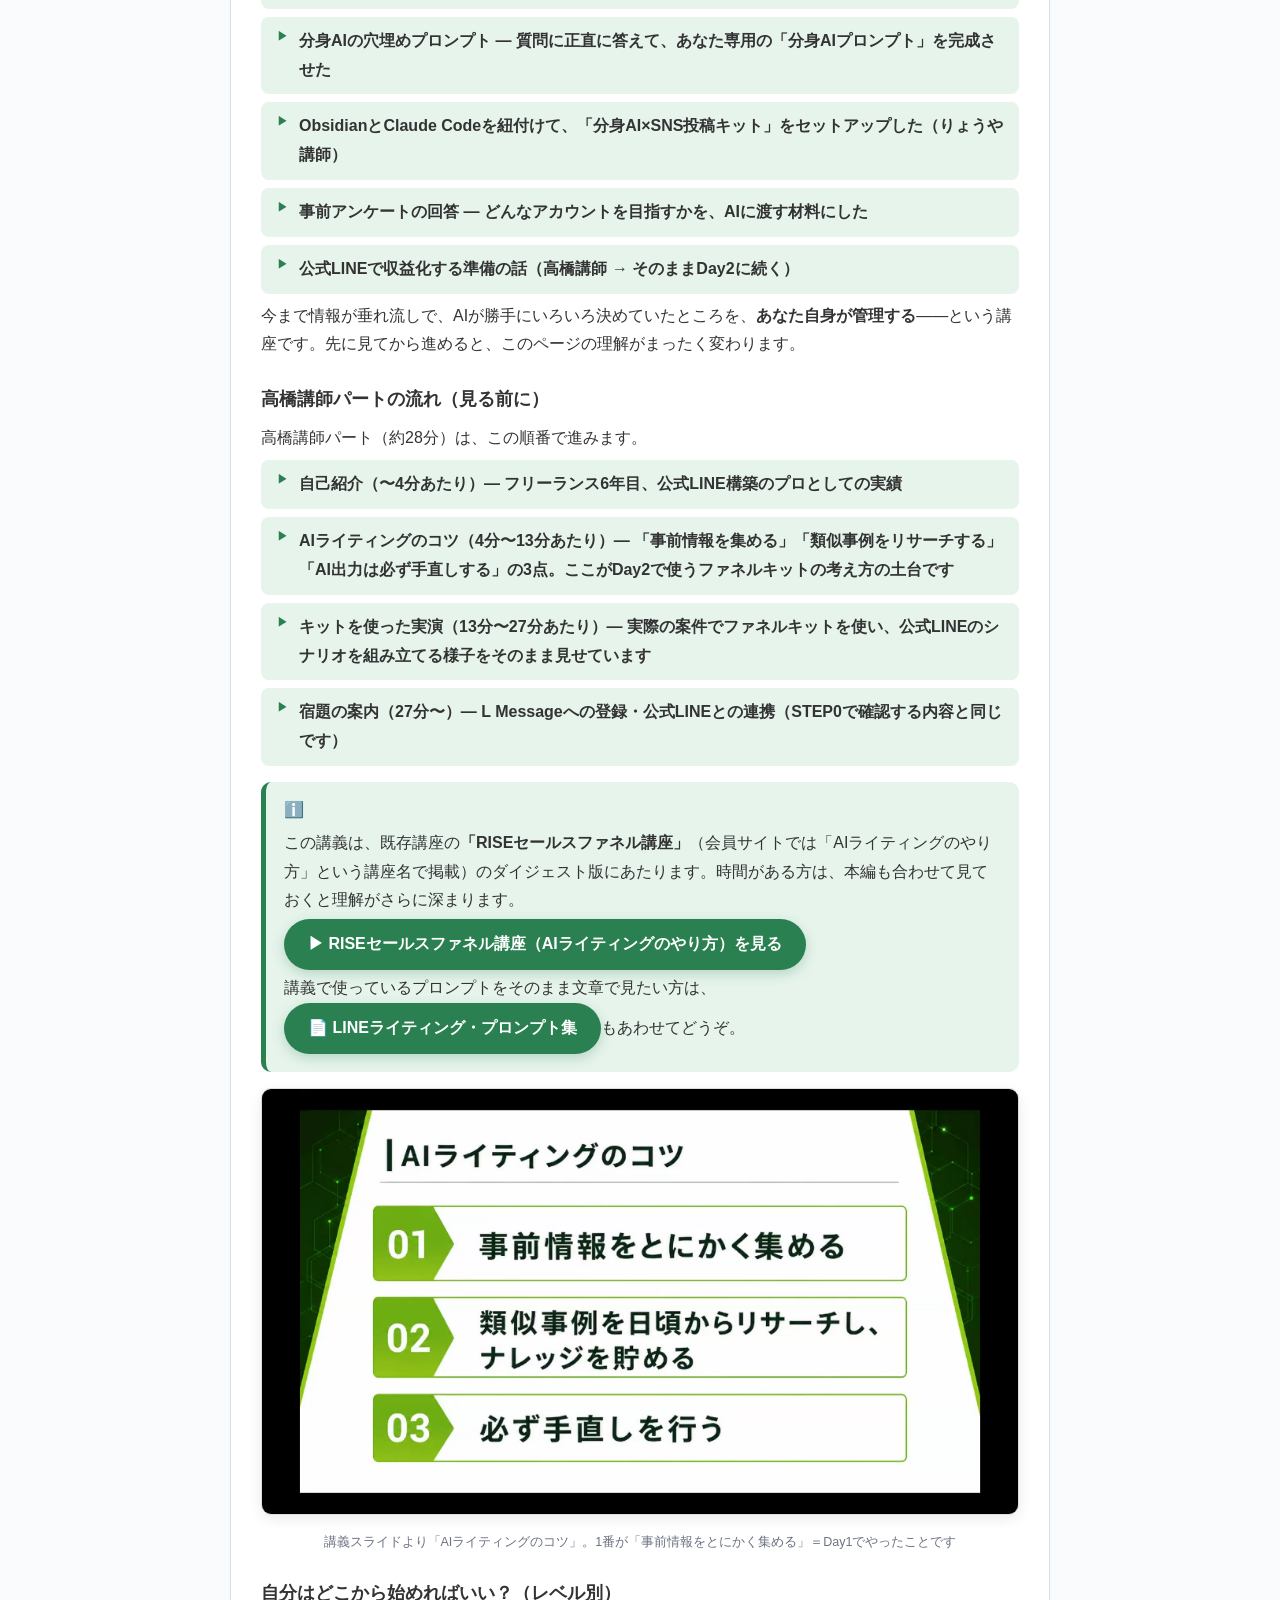
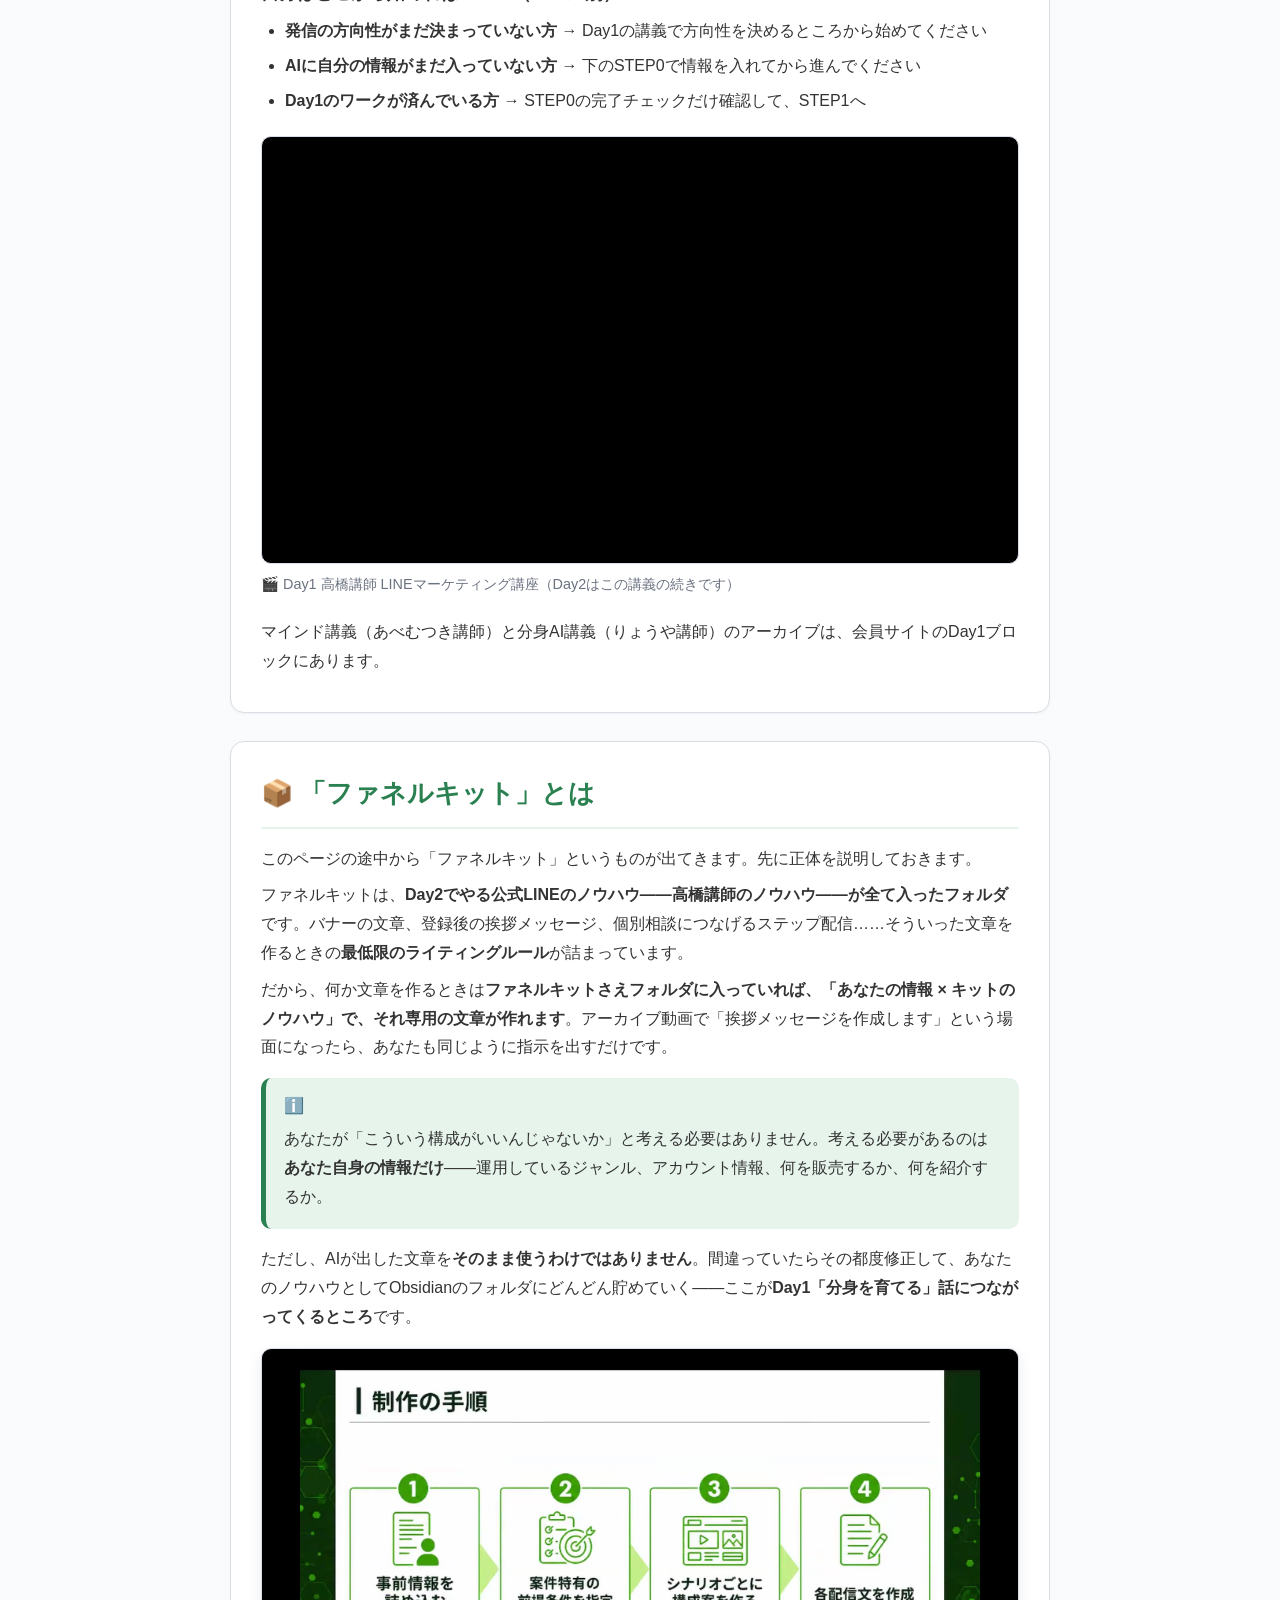
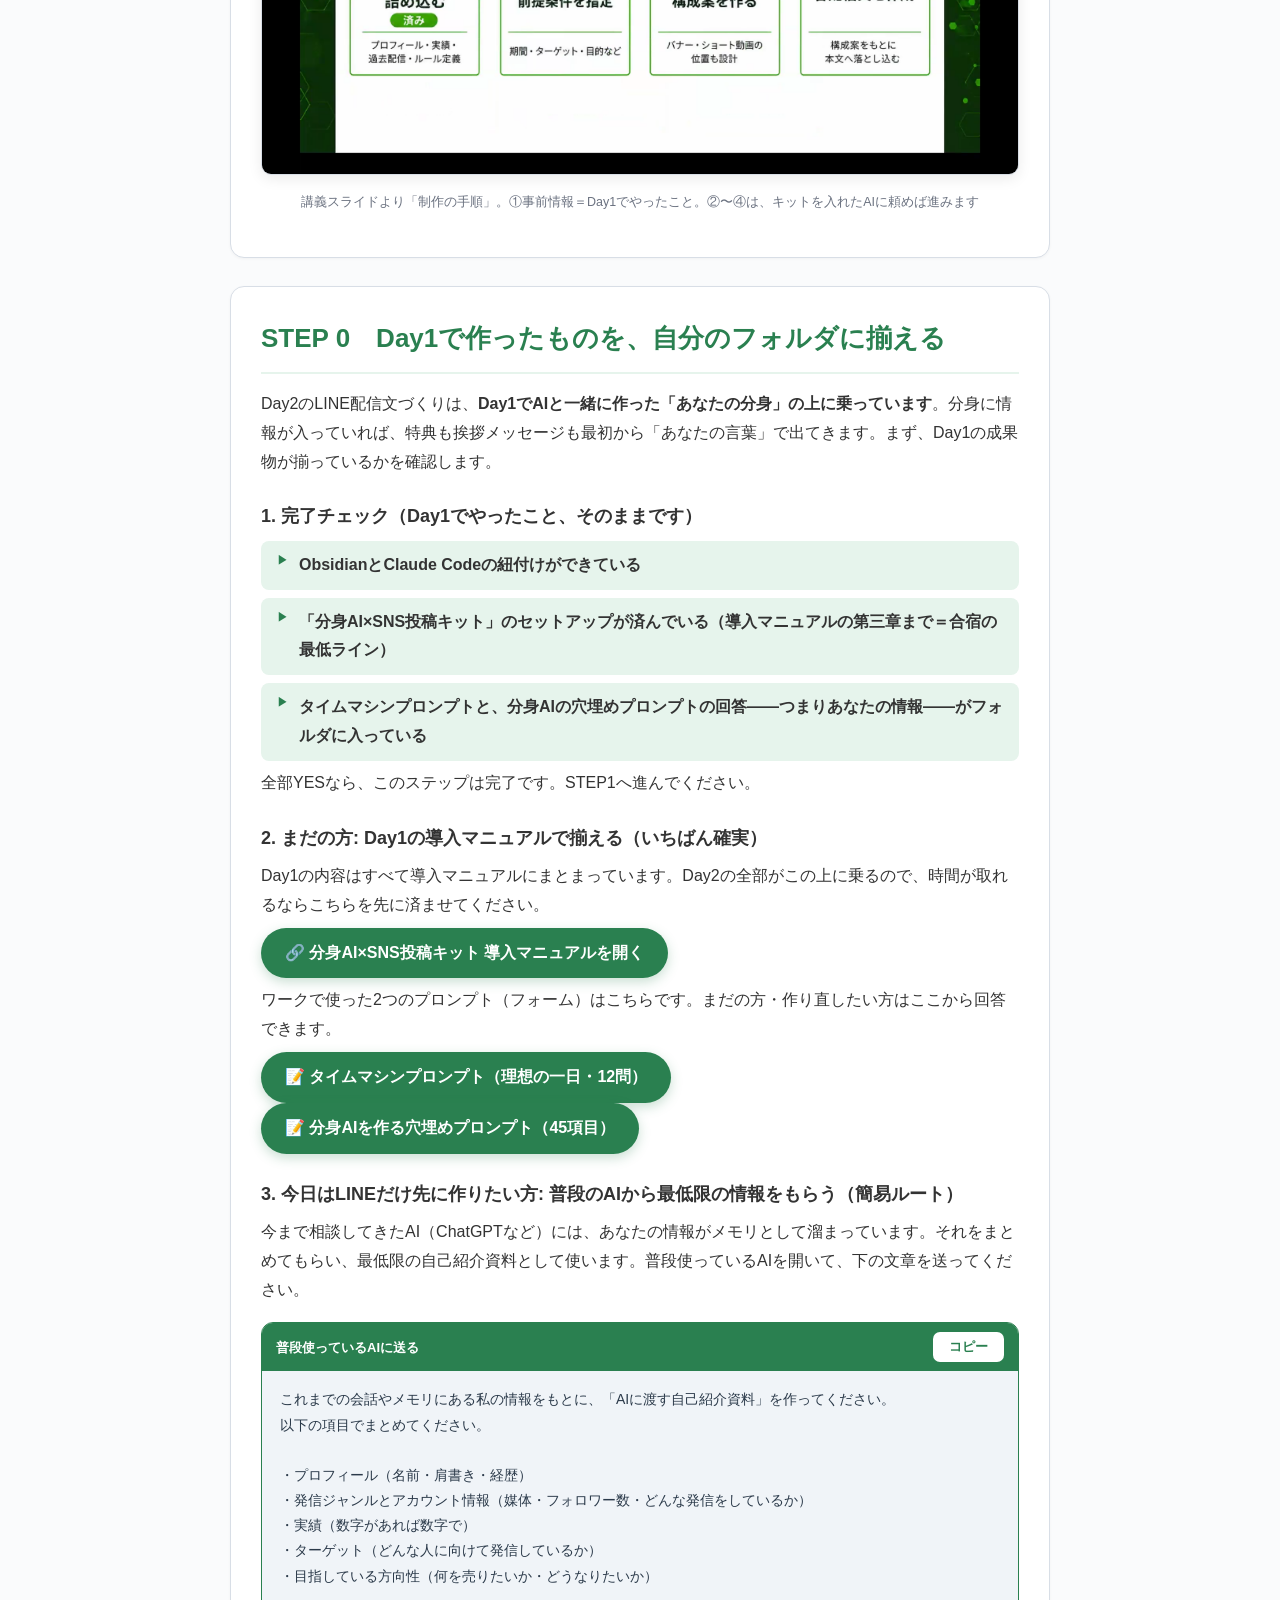
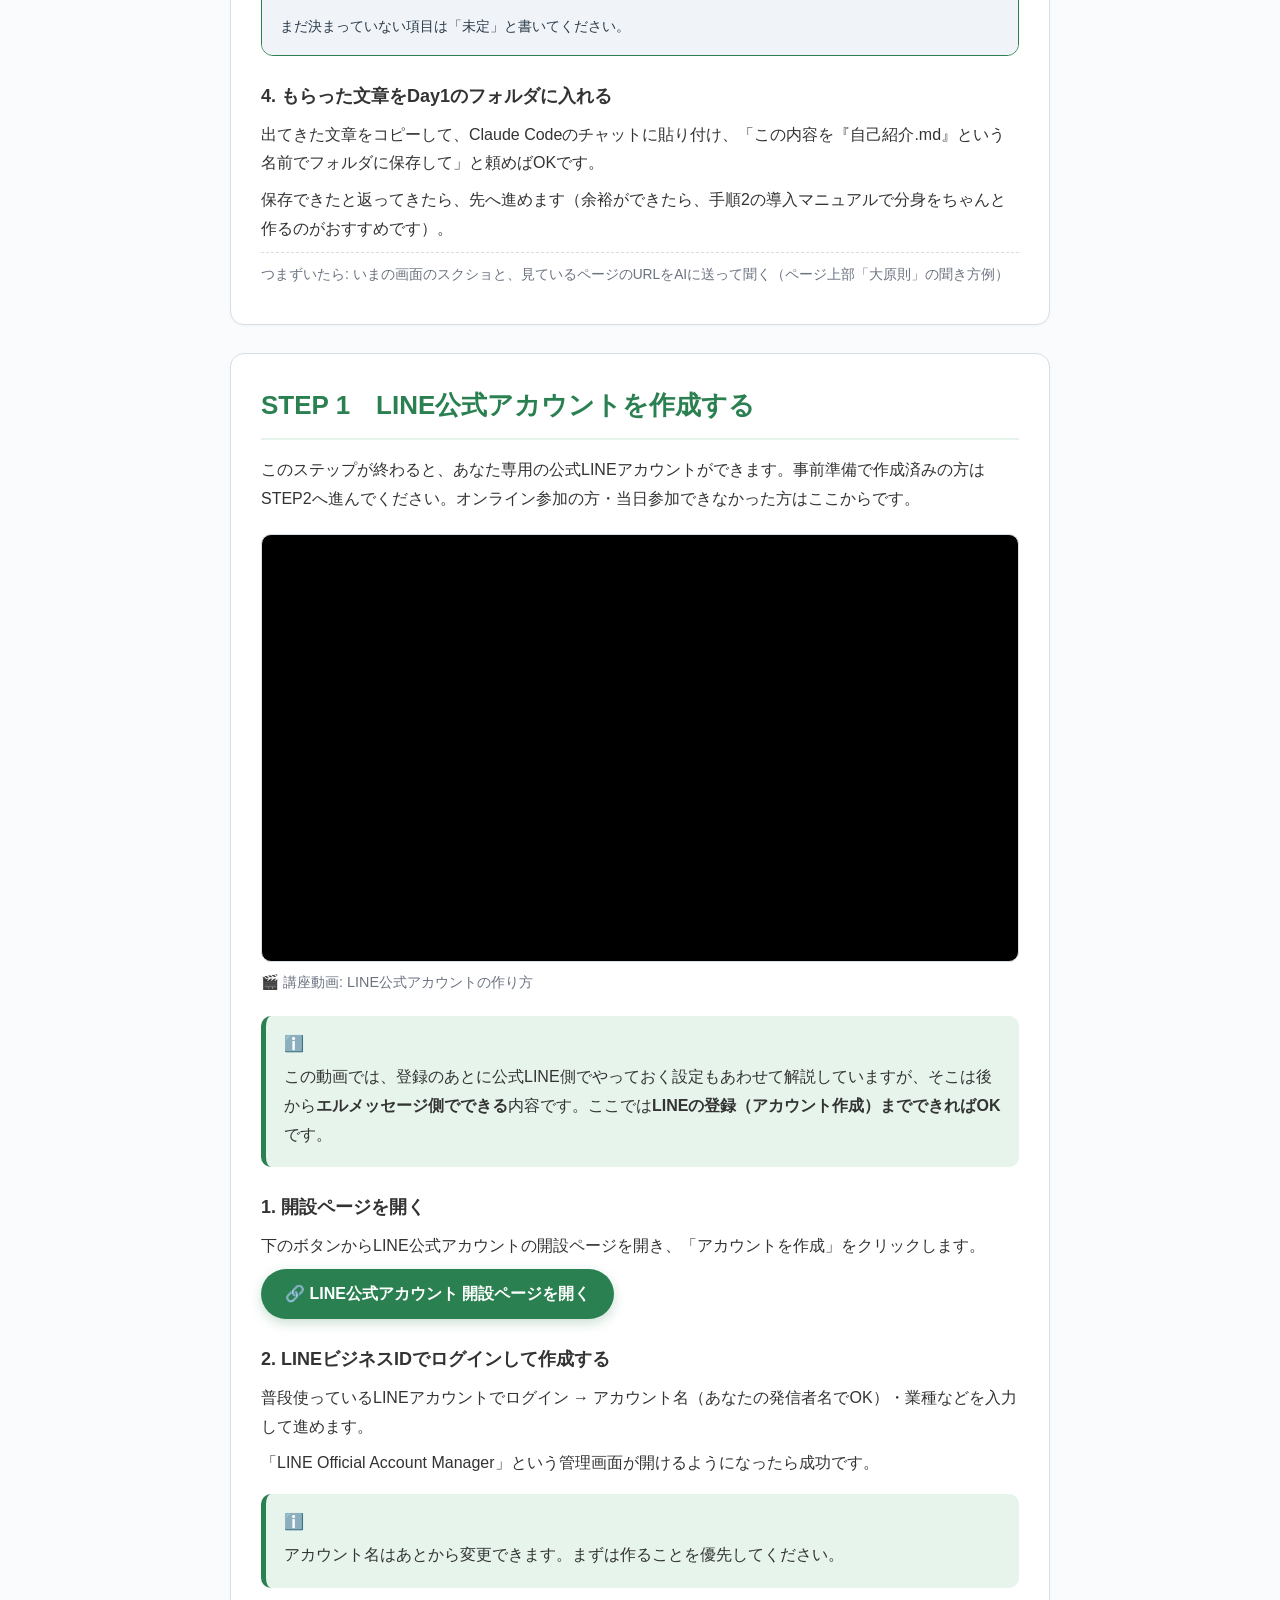
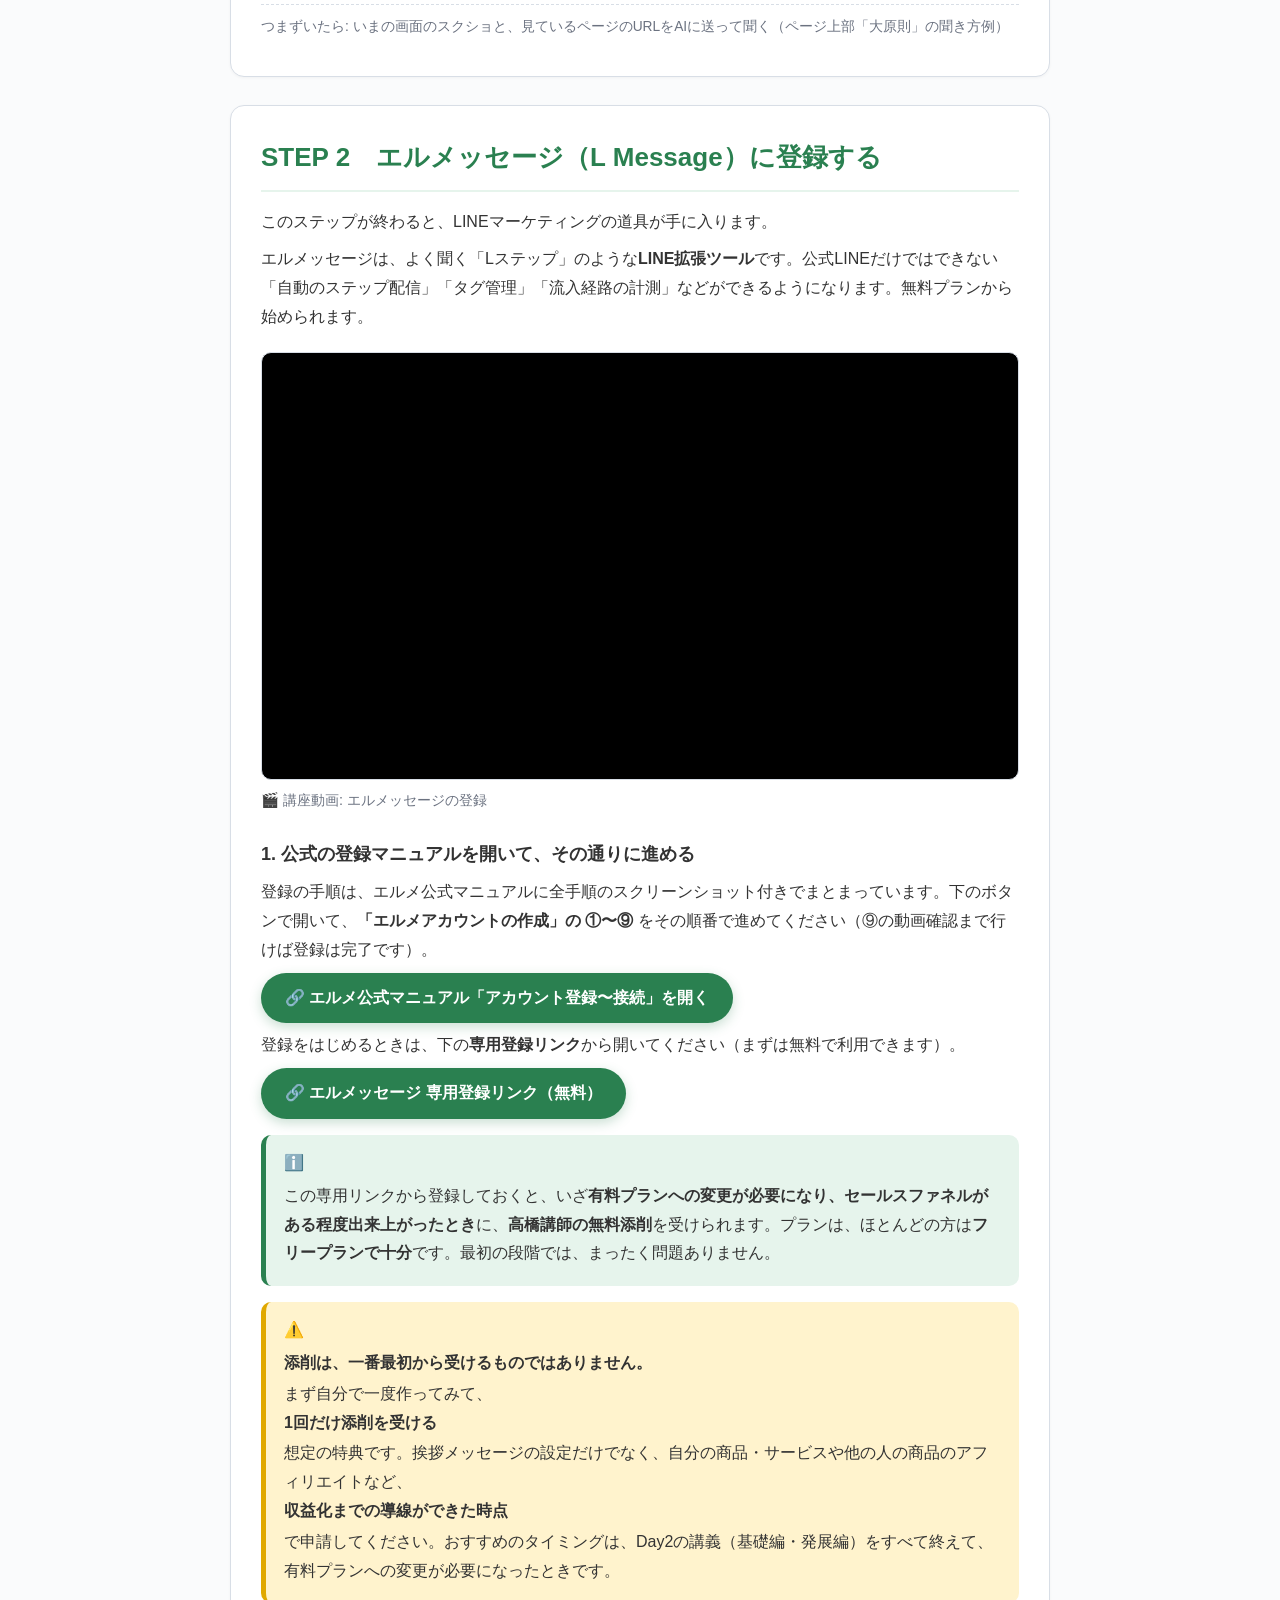
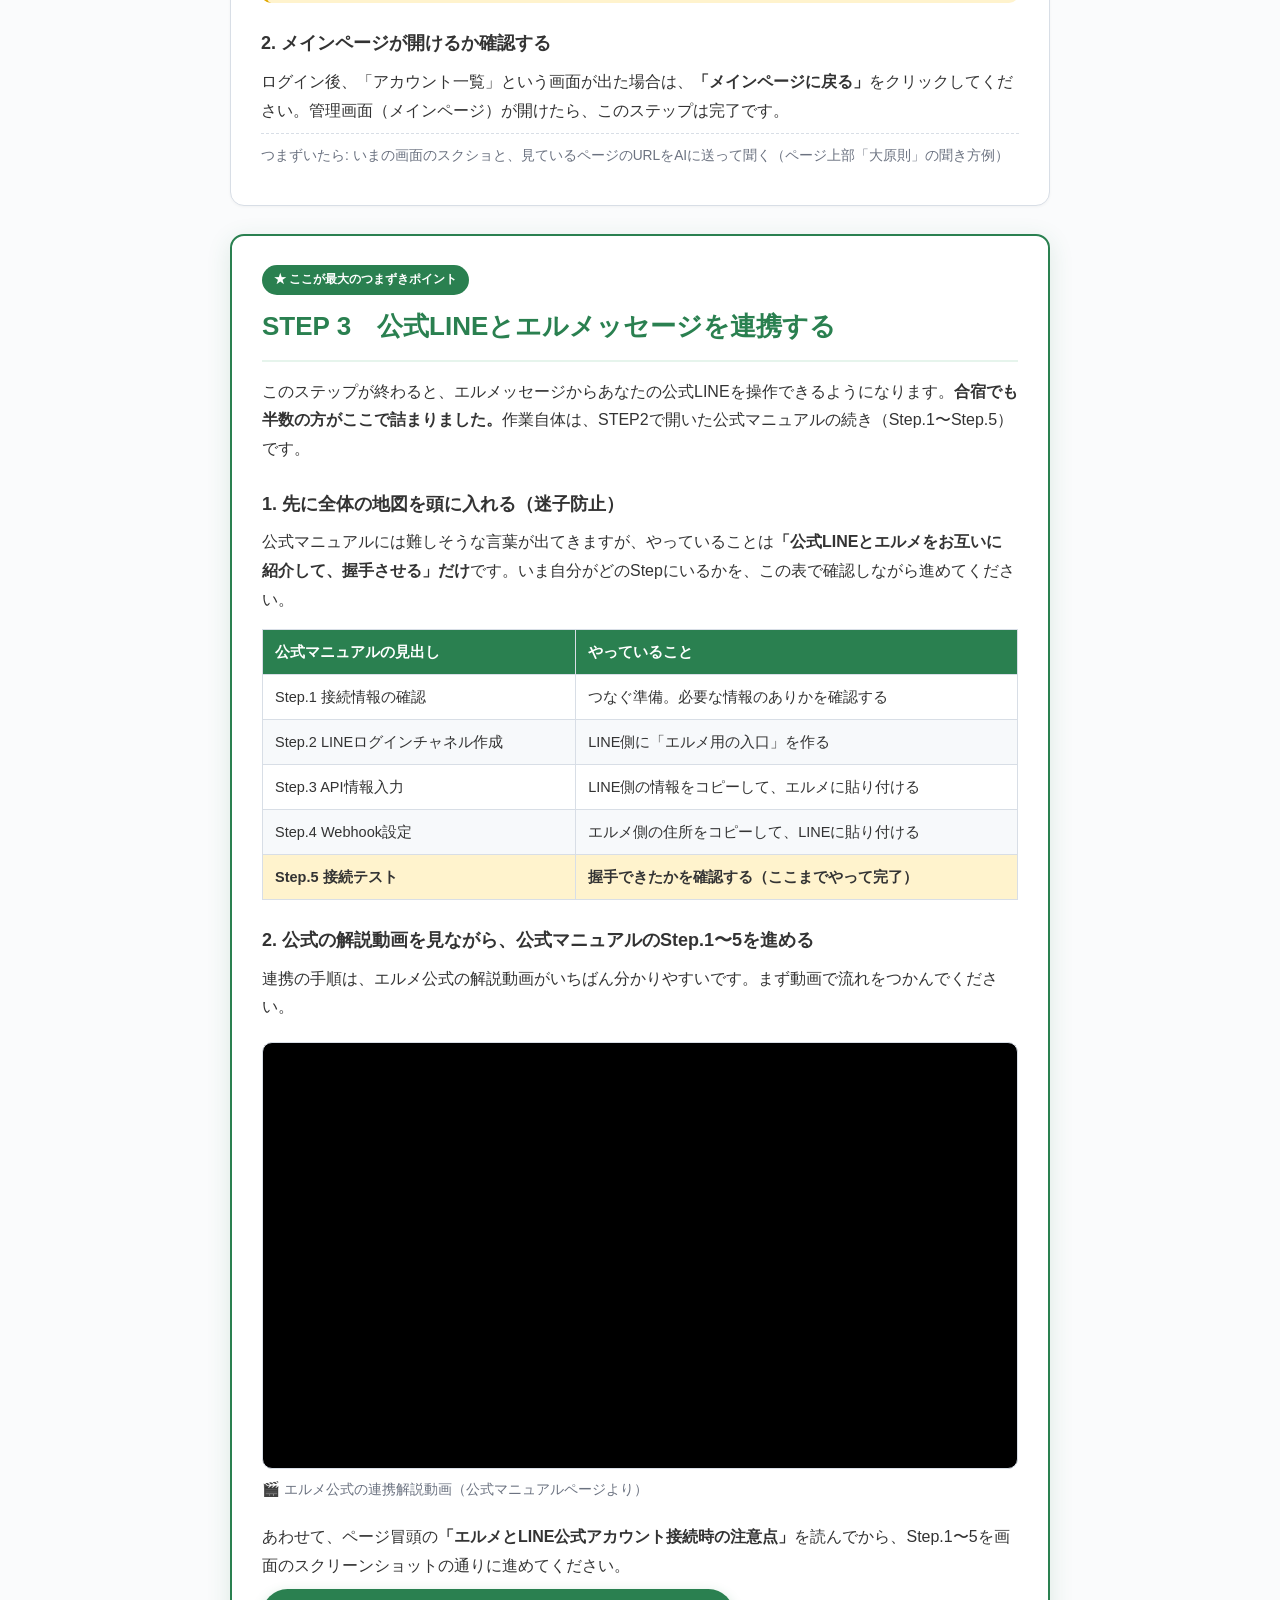
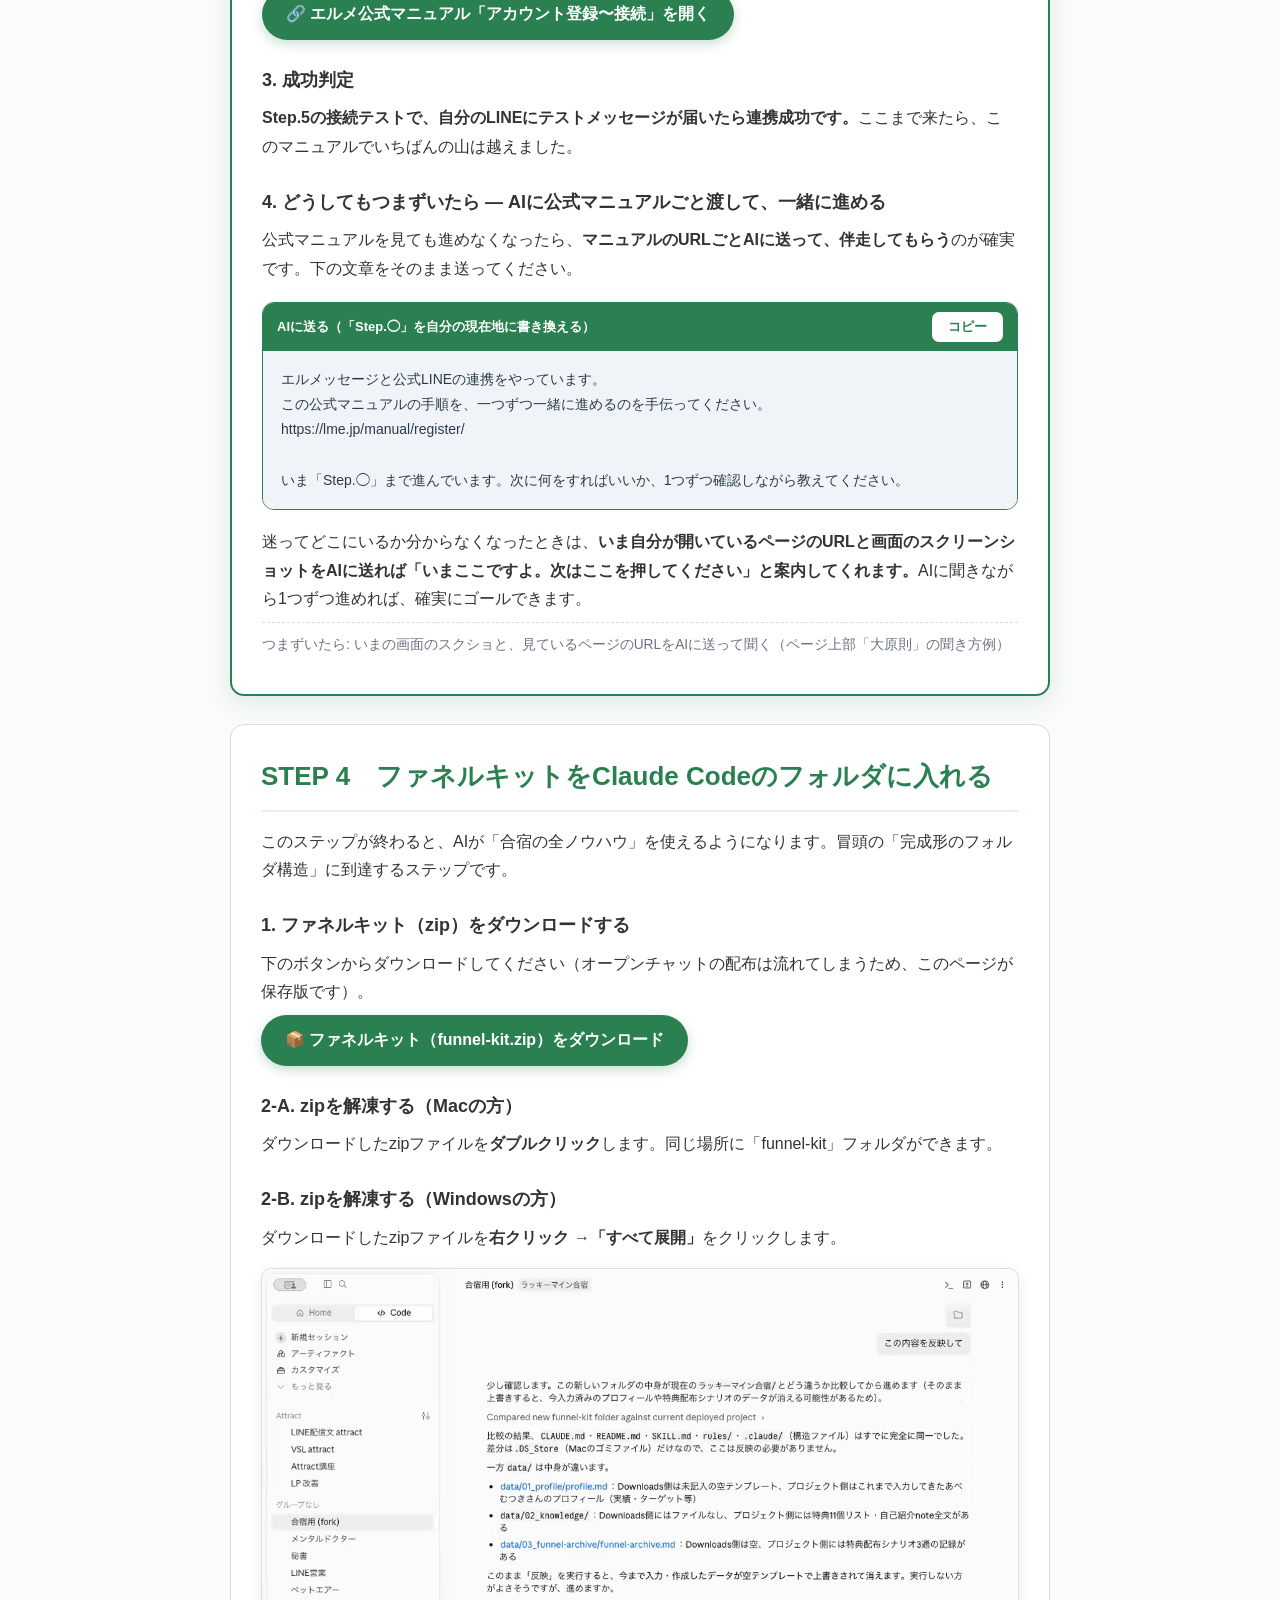
==== commit 714198fd: "Brush-up: referral link, vimeo guide, kit caption, route screenshots" ====
--- a/index.html
+++ b/index.html
@@ -5,7 +5,7 @@
     <!-- 検索エンジンに載せない（講座生限定配布用。一般公開したい場合はこの行を削除） -->
     <meta name="robots" content="noindex, nofollow" />
     <!-- セキュリティ設定（外部スクリプト等を遮断。基本このまま） -->
-    <meta http-equiv="Content-Security-Policy" content="default-src 'self'; script-src 'self'; style-src 'self'; img-src 'self' data:; connect-src 'none'; object-src 'none'; base-uri 'none'; form-action 'none'; frame-ancestors 'none'; frame-src https://www.loom.com" />
+    <meta http-equiv="Content-Security-Policy" content="default-src 'self'; script-src 'self'; style-src 'self'; img-src 'self' data:; connect-src 'none'; object-src 'none'; base-uri 'none'; form-action 'none'; frame-ancestors 'none'; frame-src https://www.loom.com https://player.vimeo.com" />
     <meta name="viewport" content="width=device-width, initial-scale=1.0" />
     <title>公式LINE 実践マニュアル（基礎編）｜RISE夏合宿アーカイブ</title>
     <link rel="stylesheet" href="styles.css" />
@@ -275,8 +275,10 @@
         <h3>1. 公式の登録マニュアルを開いて、その通りに進める</h3>
         <p>登録の手順は、エルメ公式マニュアルに全手順のスクリーンショット付きでまとまっています。下のボタンで開いて、<strong>「エルメアカウントの作成」の ①〜⑨</strong> をその順番で進めてください（⑨の動画確認まで行けば登録は完了です）。</p>
         <p><a class="btn-link" href="https://lme.jp/manual/register/" target="_blank" rel="noopener noreferrer">🔗 エルメ公式マニュアル「アカウント登録〜接続」を開く</a></p>
-        <div class="callout info">
-          <p>動画内で紹介している<strong>専用リンクから登録すると、無料添削の特典</strong>が付きます。プランは、ほとんどの方は<strong>フリープランで十分</strong>です。最初の段階では、まったく問題ありません。</p>
+        <p>登録をはじめるときは、下の<strong>専用登録リンク</strong>から開いてください（まずは無料で利用できます）。</p>
+        <p><a class="btn-link" href="https://lme.jp?ucode=2g0W4pn8WJz7" target="_blank" rel="noopener noreferrer">🔗 エルメッセージ 専用登録リンク（無料）</a></p>
+        <div class="callout info">
+          <p>この専用リンクから登録しておくと、いざ<strong>有料プランへの変更が必要になり、セールスファネルがある程度出来上がったとき</strong>に、<strong>高橋講師の無料添削</strong>を受けられます。プランは、ほとんどの方は<strong>フリープランで十分</strong>です。最初の段階では、まったく問題ありません。</p>
         </div>
         <div class="callout warn">
           <p><strong>添削は、一番最初から受けるものではありません。</strong>まず自分で一度作ってみて、<strong>1回だけ添削を受ける</strong>想定の特典です。挨拶メッセージの設定だけでなく、自分の商品・サービスや他の人の商品のアフィリエイトなど、<strong>収益化までの導線ができた時点</strong>で申請してください。おすすめのタイミングは、Day2の講義（基礎編・発展編）をすべて終えて、有料プランへの変更が必要になったときです。</p>
@@ -305,8 +307,13 @@
             </tbody>
           </table>
         </div>
-        <h3>2. 公式マニュアルの「注意点」→ Step.1〜5 を順番に進める</h3>
-        <p>まずページ冒頭の<strong>「エルメとLINE公式アカウント接続時の注意点」</strong>を読んでから、Step.1〜5を画面のスクリーンショットの通りに進めてください。</p>
+        <h3>2. 公式の解説動画を見ながら、公式マニュアルのStep.1〜5を進める</h3>
+        <p>連携の手順は、エルメ公式の解説動画がいちばん分かりやすいです。まず動画で流れをつかんでください。</p>
+        <figure class="video-embed">
+          <div class="video-frame"><iframe src="https://player.vimeo.com/video/1013001947?h=d5e11cd3a6" title="エルメ公式: LINE公式アカウントとの接続方法" allowfullscreen loading="lazy" referrerpolicy="strict-origin-when-cross-origin" allow="autoplay; fullscreen; picture-in-picture; clipboard-write; encrypted-media; web-share"></iframe></div>
+          <figcaption>🎬 エルメ公式の連携解説動画（公式マニュアルページより）</figcaption>
+        </figure>
+        <p>あわせて、ページ冒頭の<strong>「エルメとLINE公式アカウント接続時の注意点」</strong>を読んでから、Step.1〜5を画面のスクリーンショットの通りに進めてください。</p>
         <p><a class="btn-link" href="https://lme.jp/manual/register/" target="_blank" rel="noopener noreferrer">🔗 エルメ公式マニュアル「アカウント登録〜接続」を開く</a></p>
         <h3>3. 成功判定</h3>
         <p><strong>Step.5の接続テストで、自分のLINEにテストメッセージが届いたら連携成功です。</strong>ここまで来たら、このマニュアルでいちばんの山は越えました。</p>
@@ -351,7 +358,7 @@
 この中身をすべて確認して、今後のLINE配信文の作成に使えるように反映してください。</pre>
         </div>
         <p>「反映しました」「確認しました」といった返事が来たら成功です。実行してよいか確認されたら、そのまま実行してもらってください。</p>
-        <figure class="shot"><img src="images/16-cc-upload.png" alt="Claude Codeにキットを反映した画面" /><figcaption>反映が終わった状態</figcaption></figure>
+        <figure class="shot"><img src="images/16-cc-upload.png" alt="Claude Codeにキットを反映し、配信文の構成案を提示している画面" /><figcaption>反映が終わると、セールスファネルに関する知識がAIに入り、こういった形でClaude Codeで配信文を作成できるようになります</figcaption></figure>
         <div class="callout warn">
           <p><strong>「ファイルが見当たりません」と言われたら</strong>zipを解凍していないか、中身の一部だけを渡しています。解凍した「funnel-kit」フォルダごと入れ直してください。<strong>「復元できます」と出たら</strong>「復元してください」と返信すればOKです。</p>
         </div>
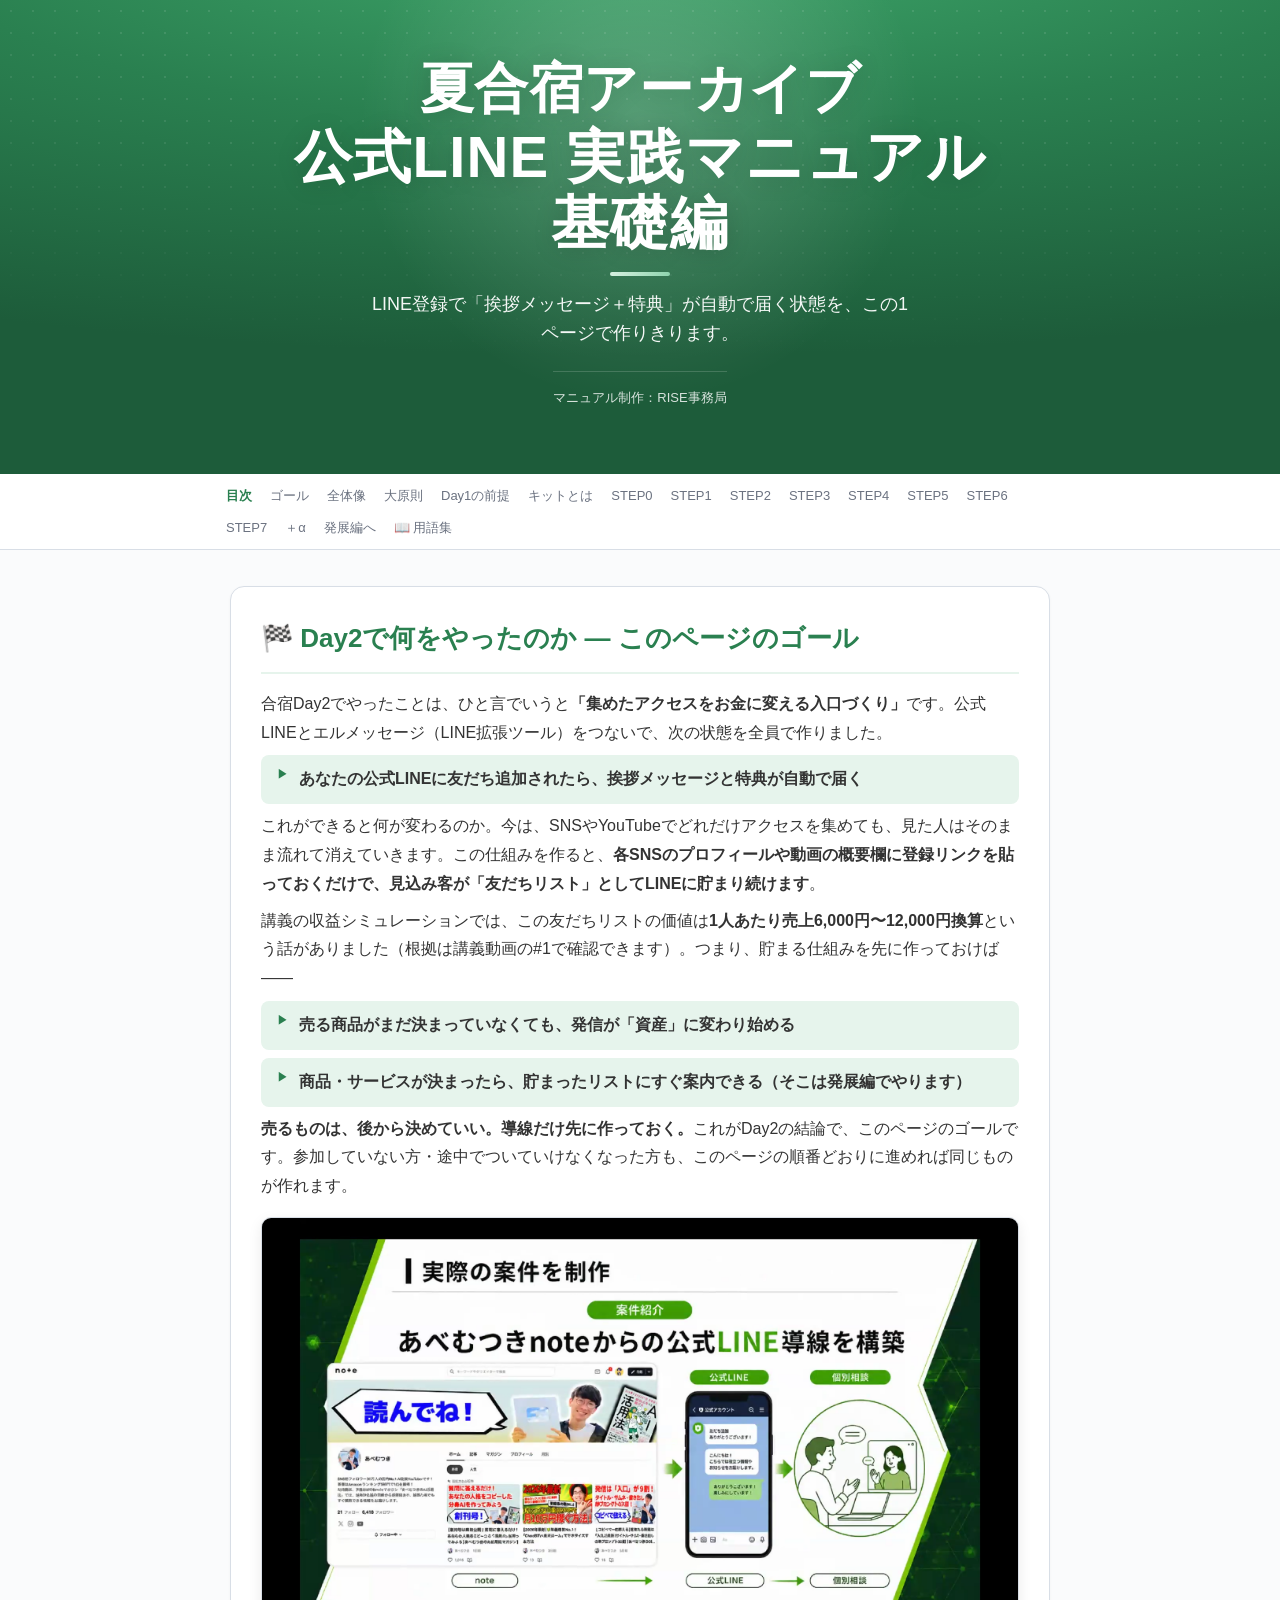
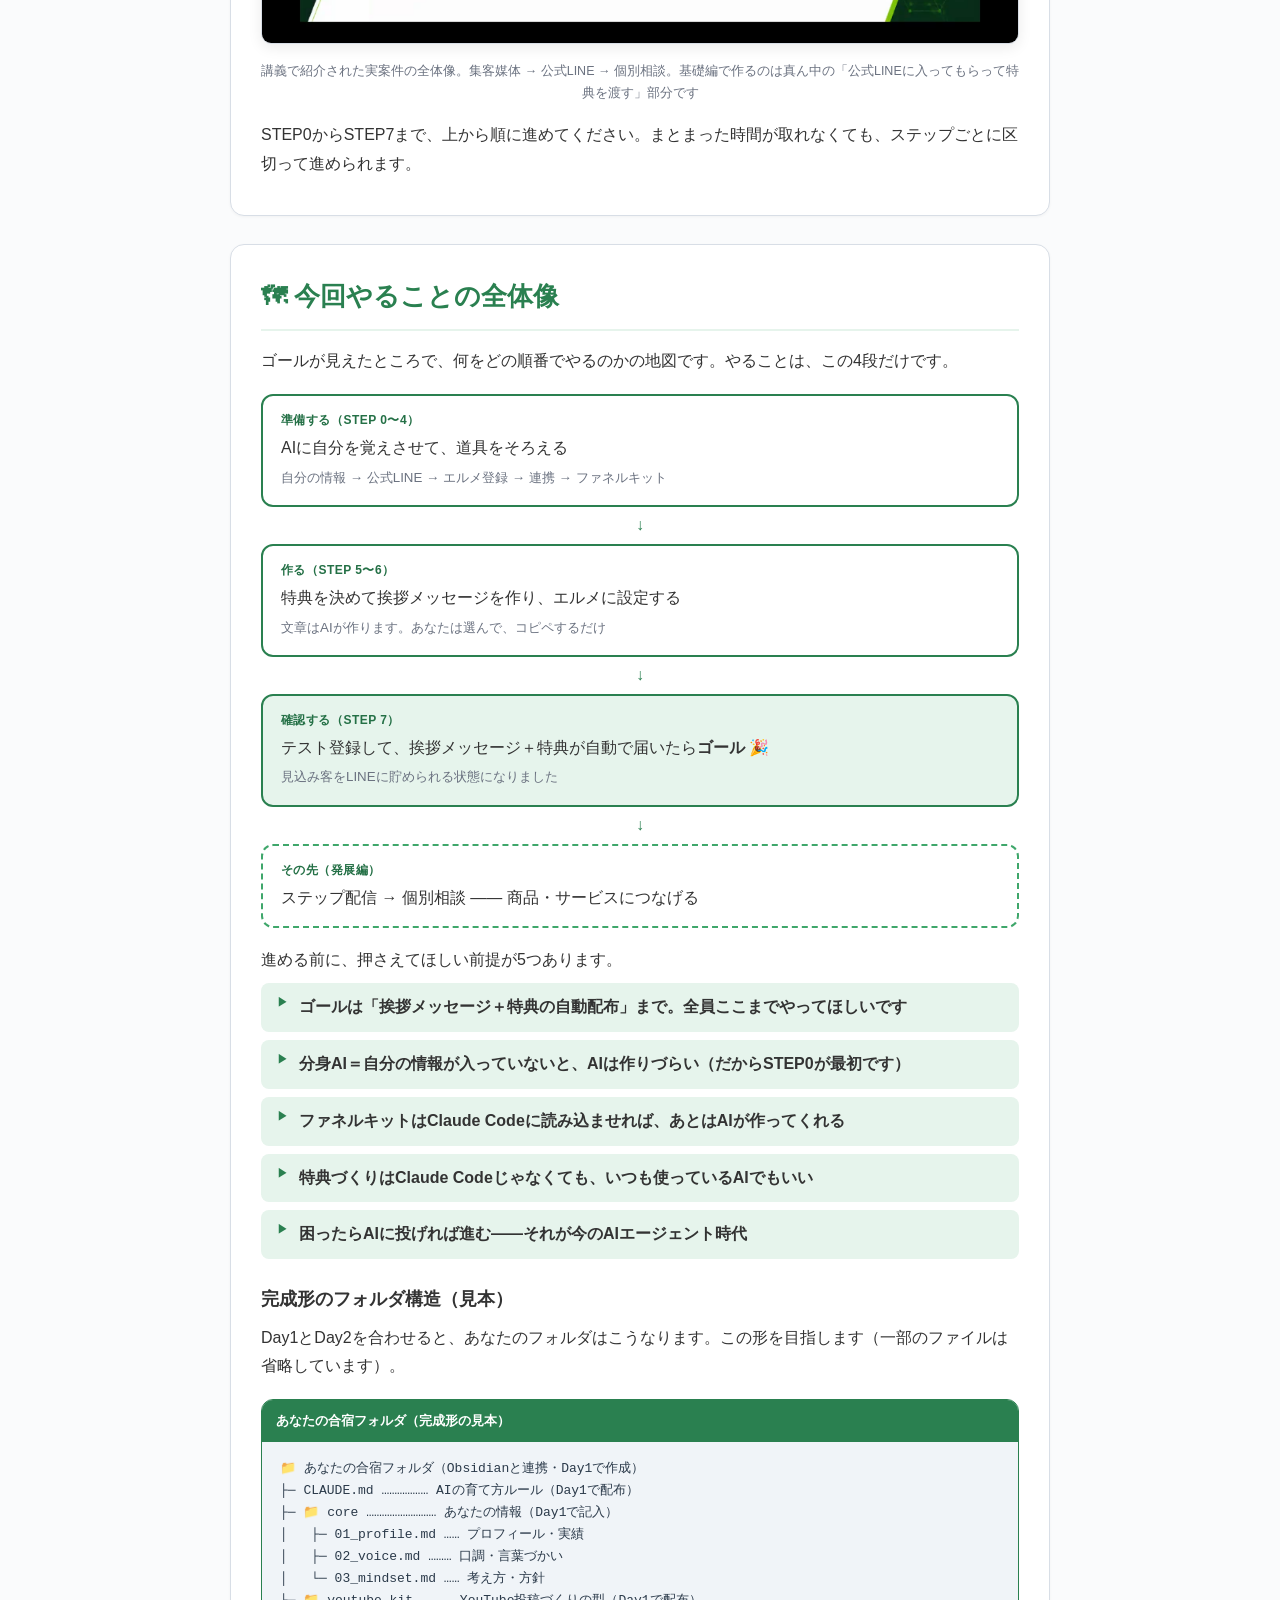
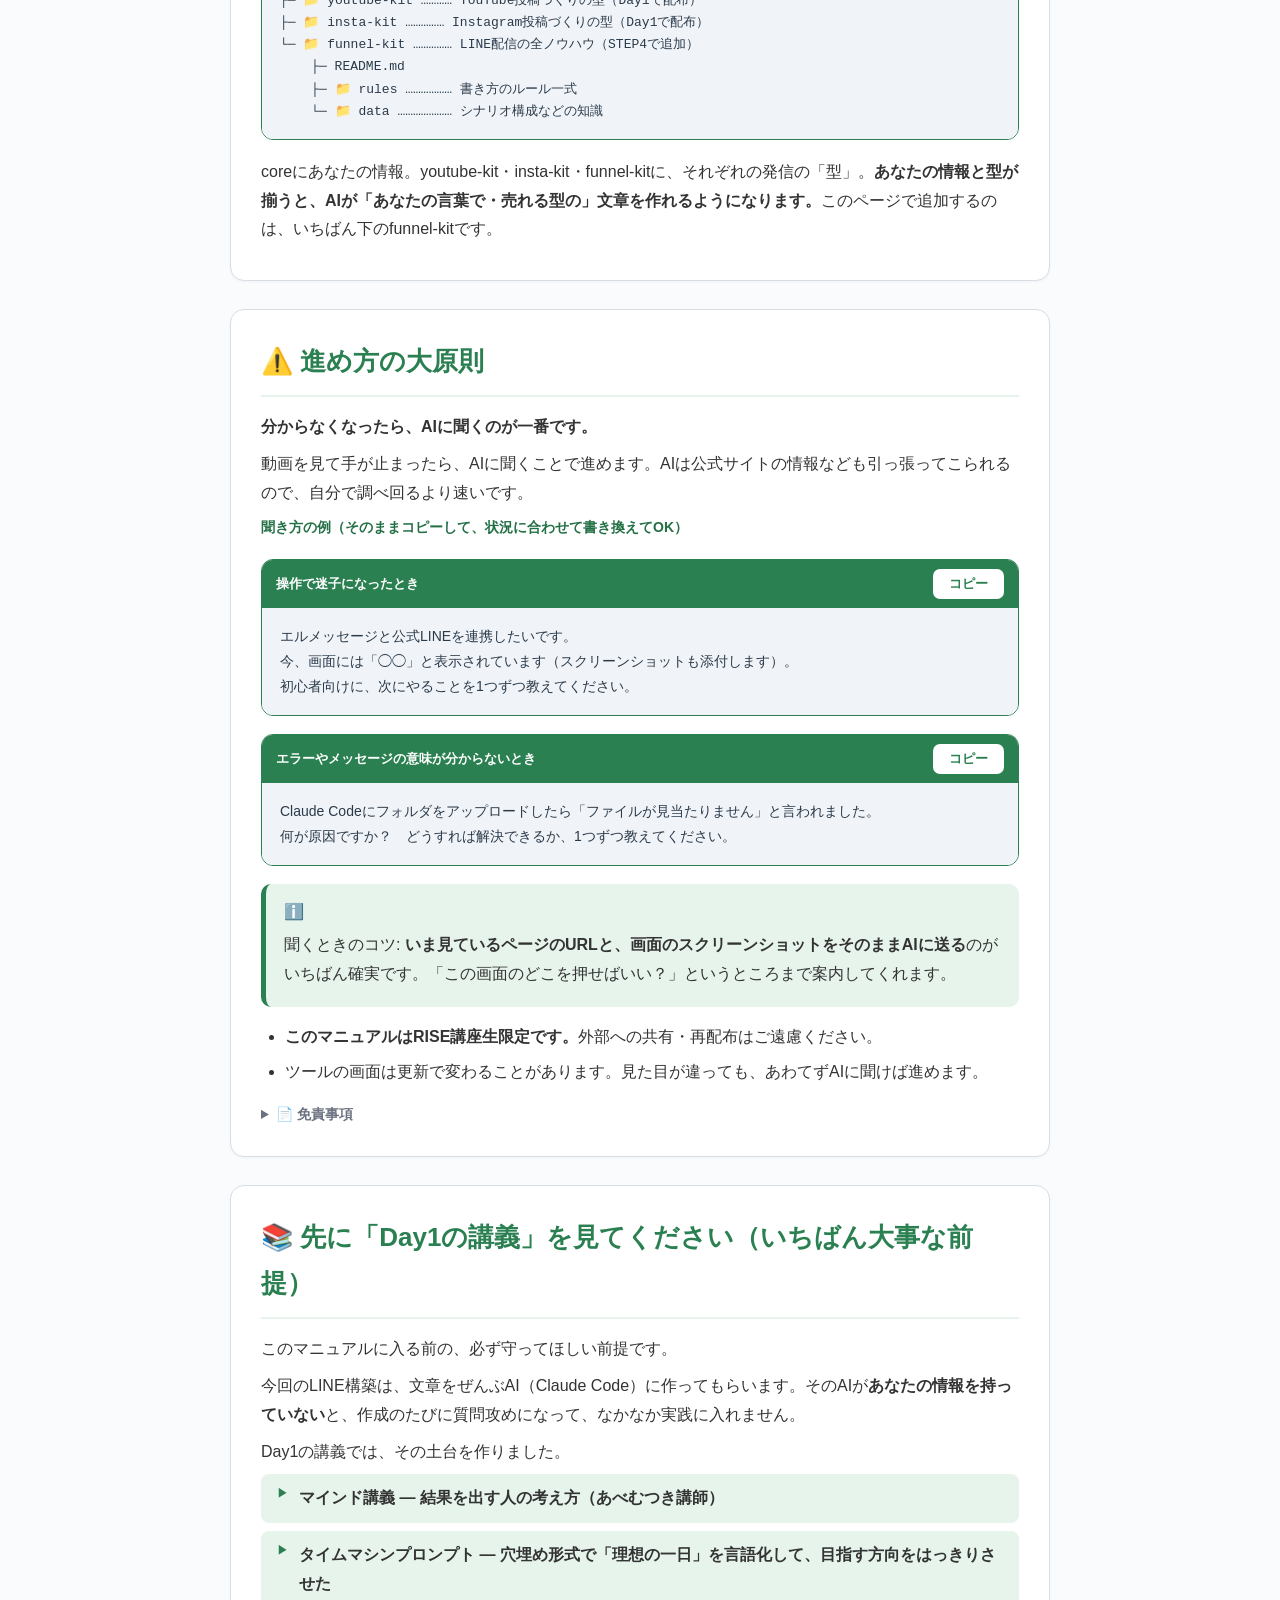
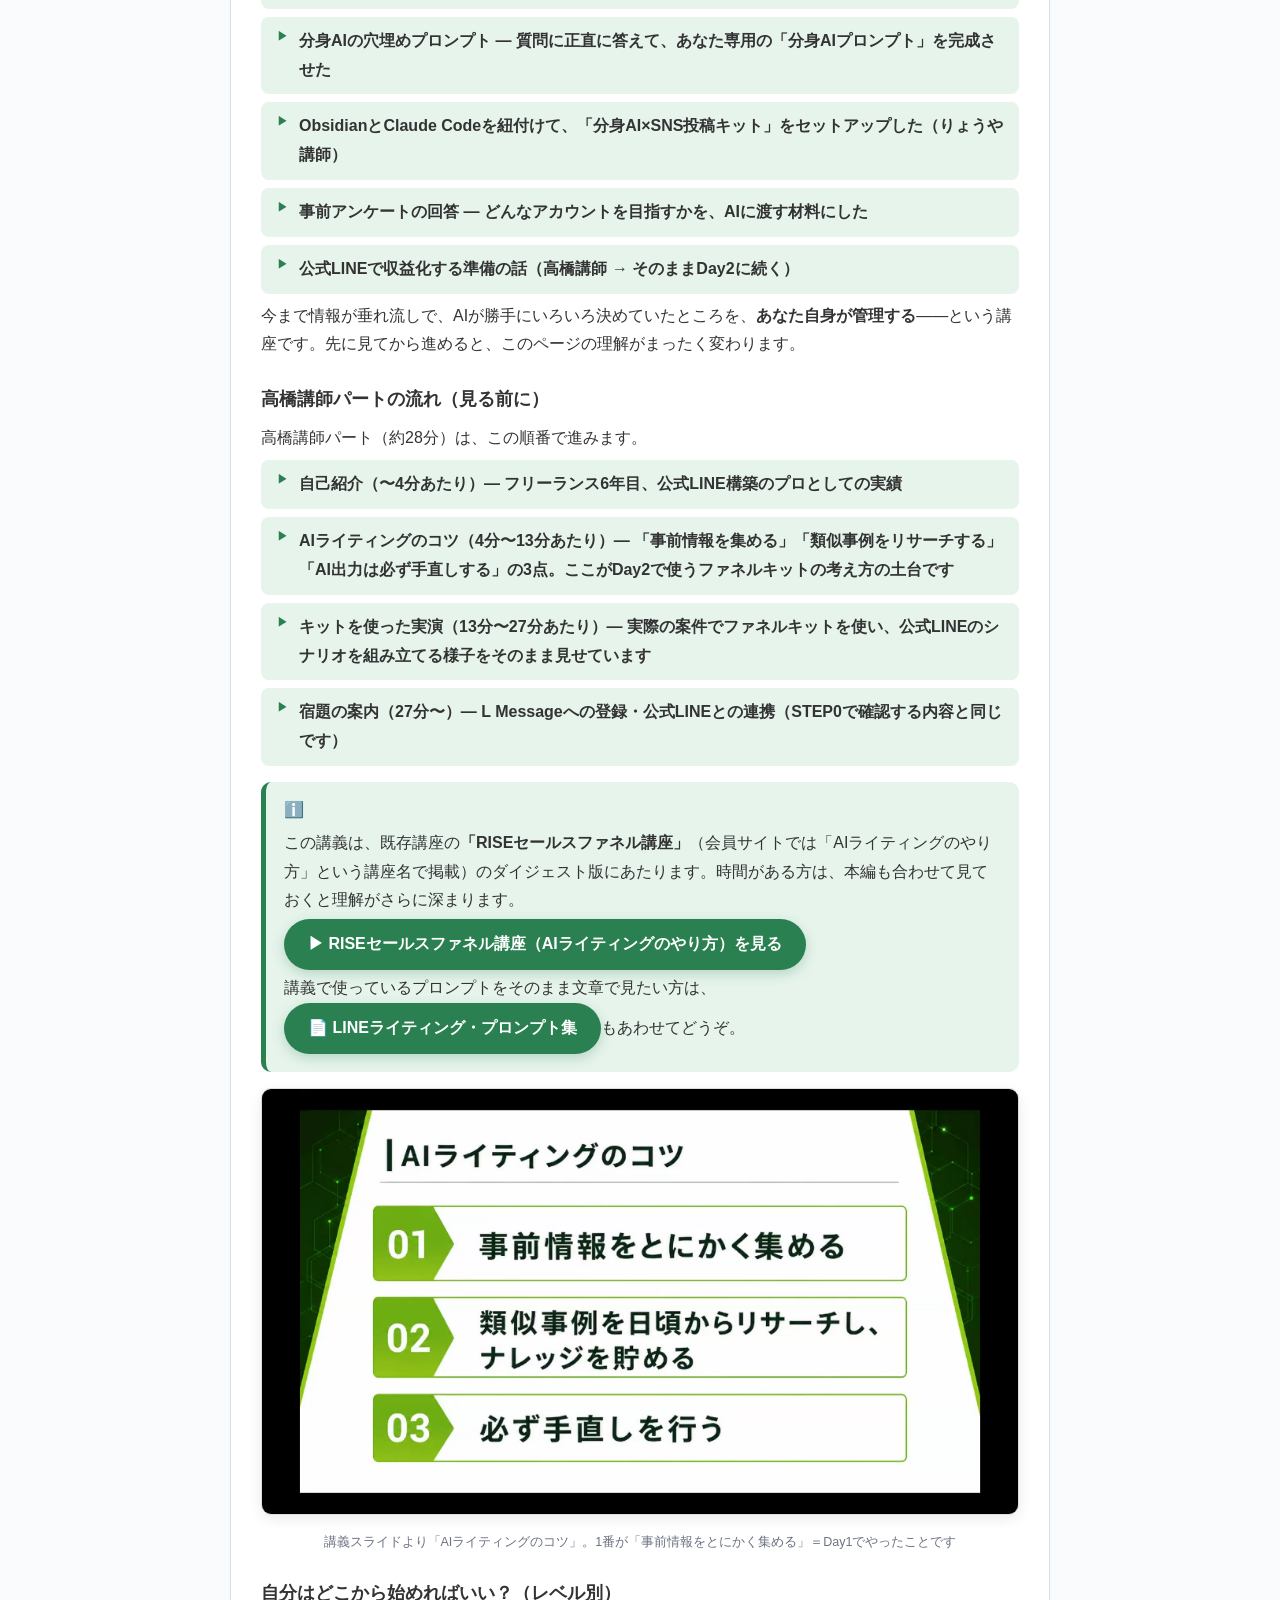
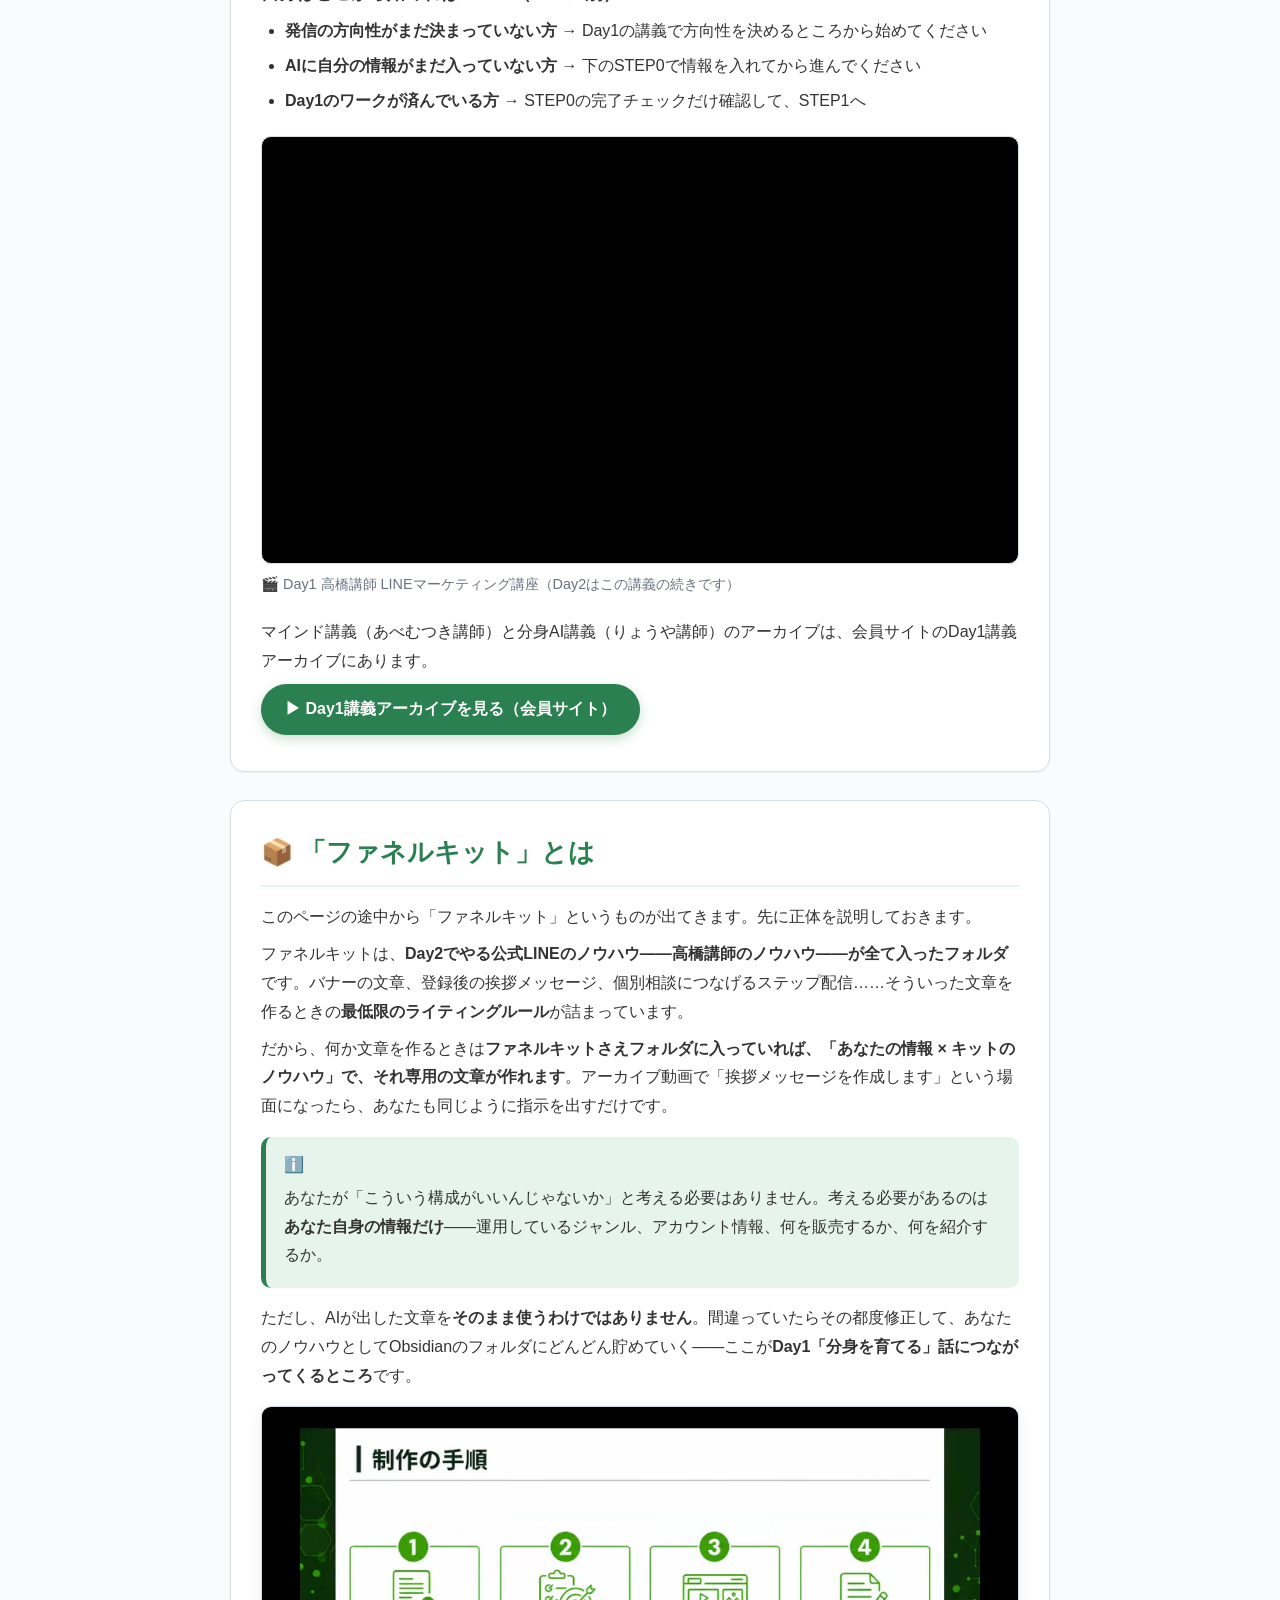
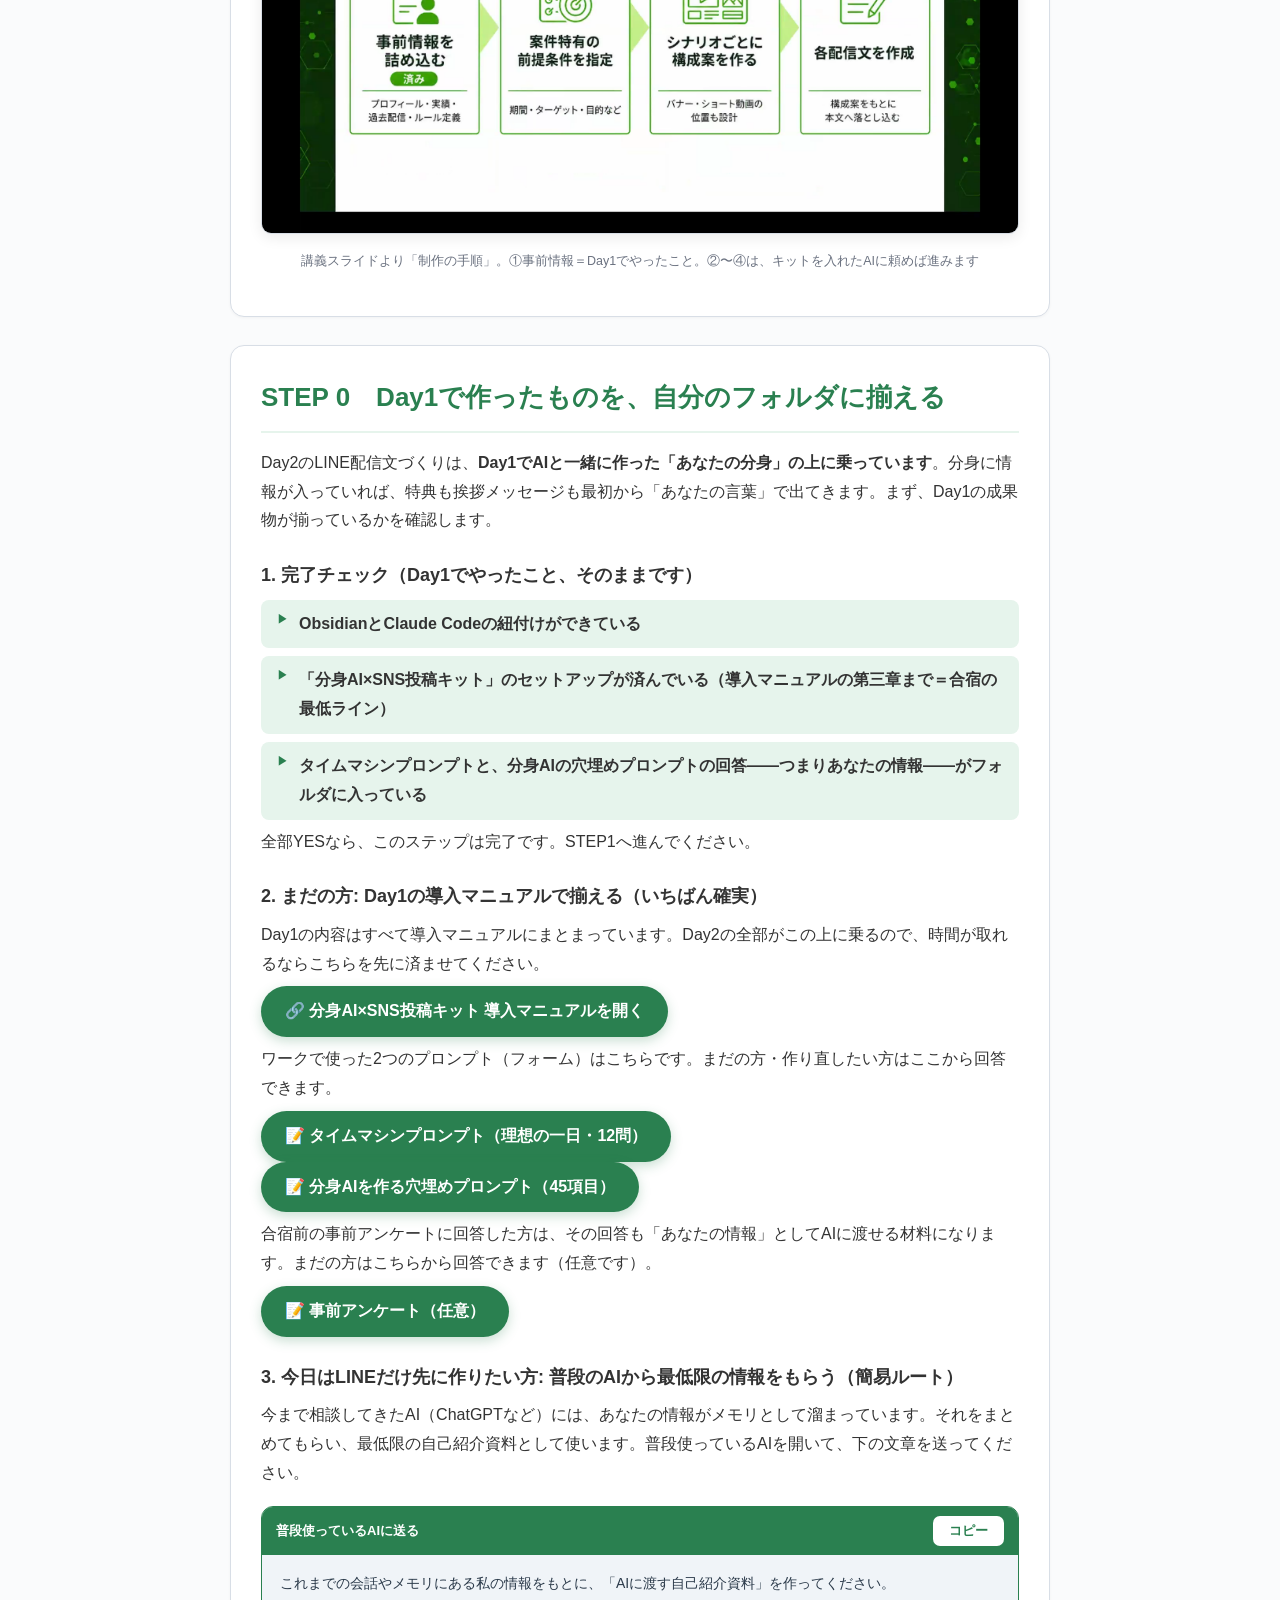
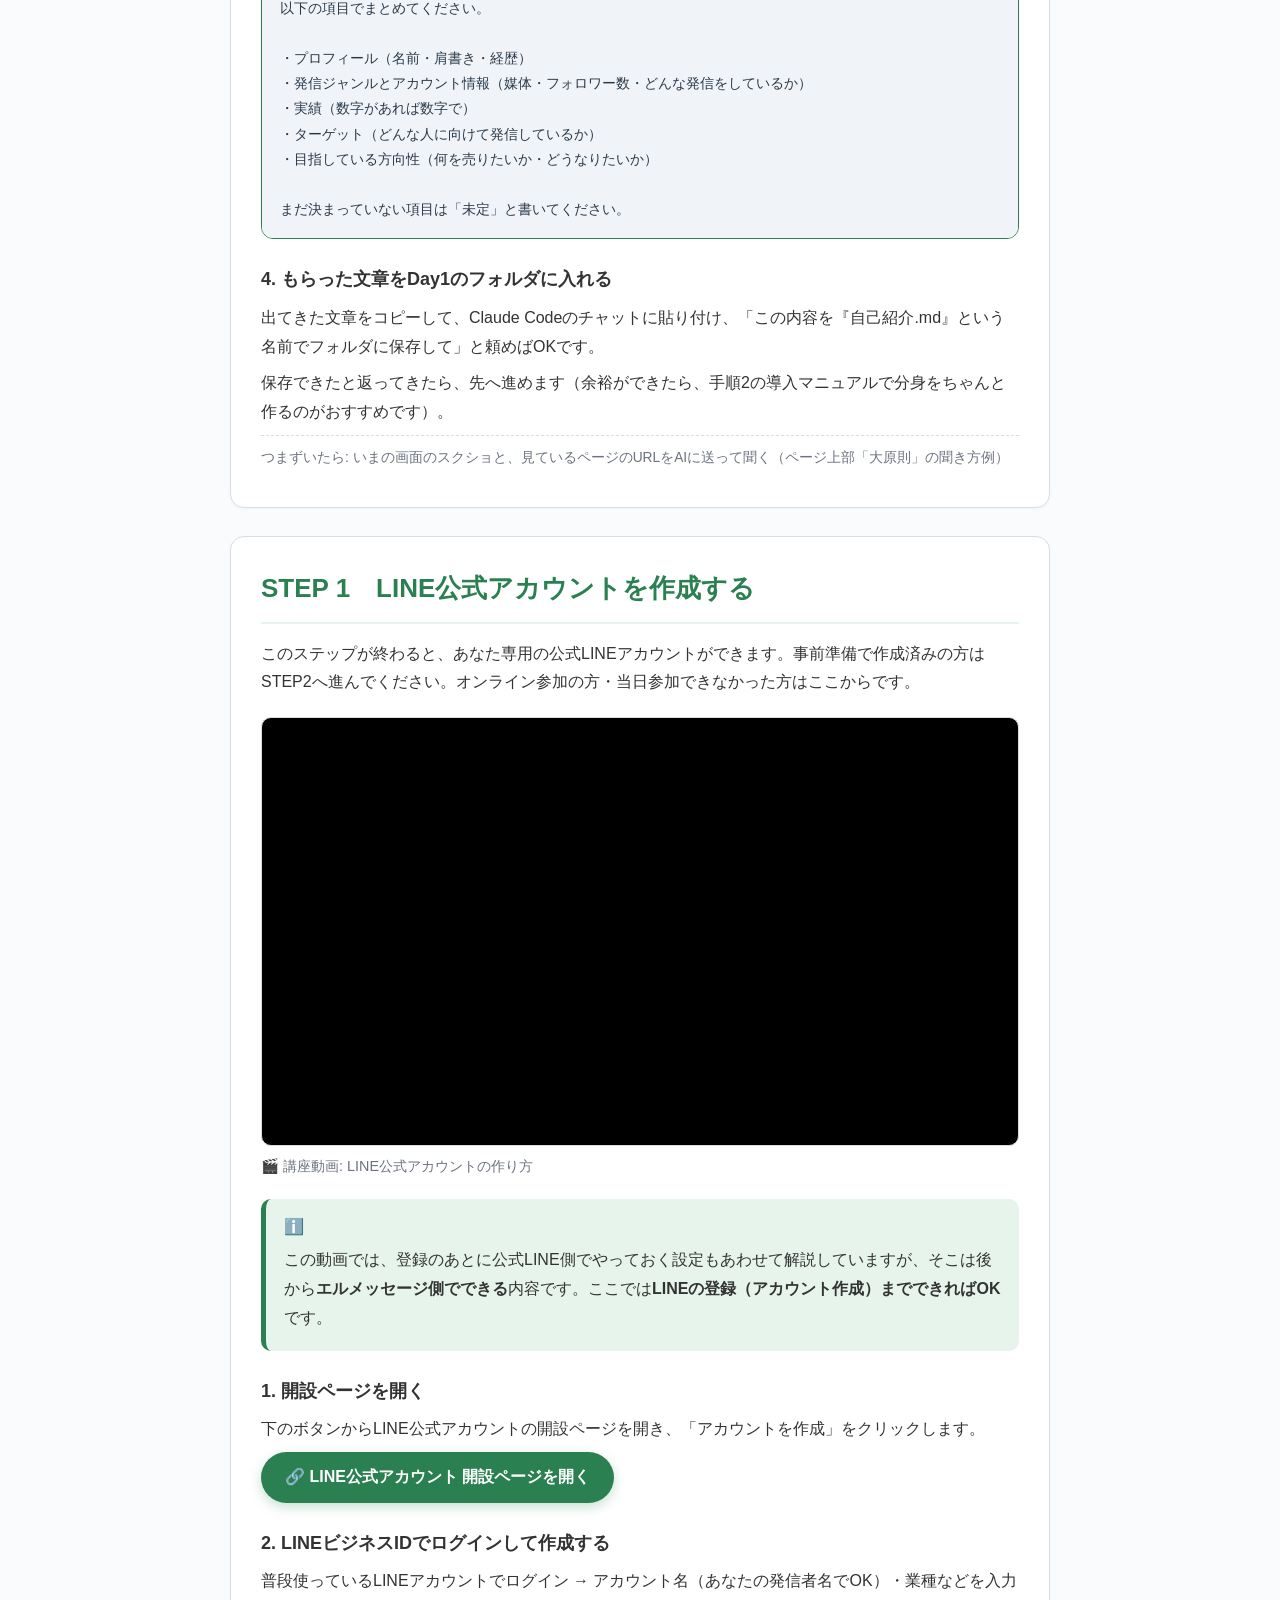
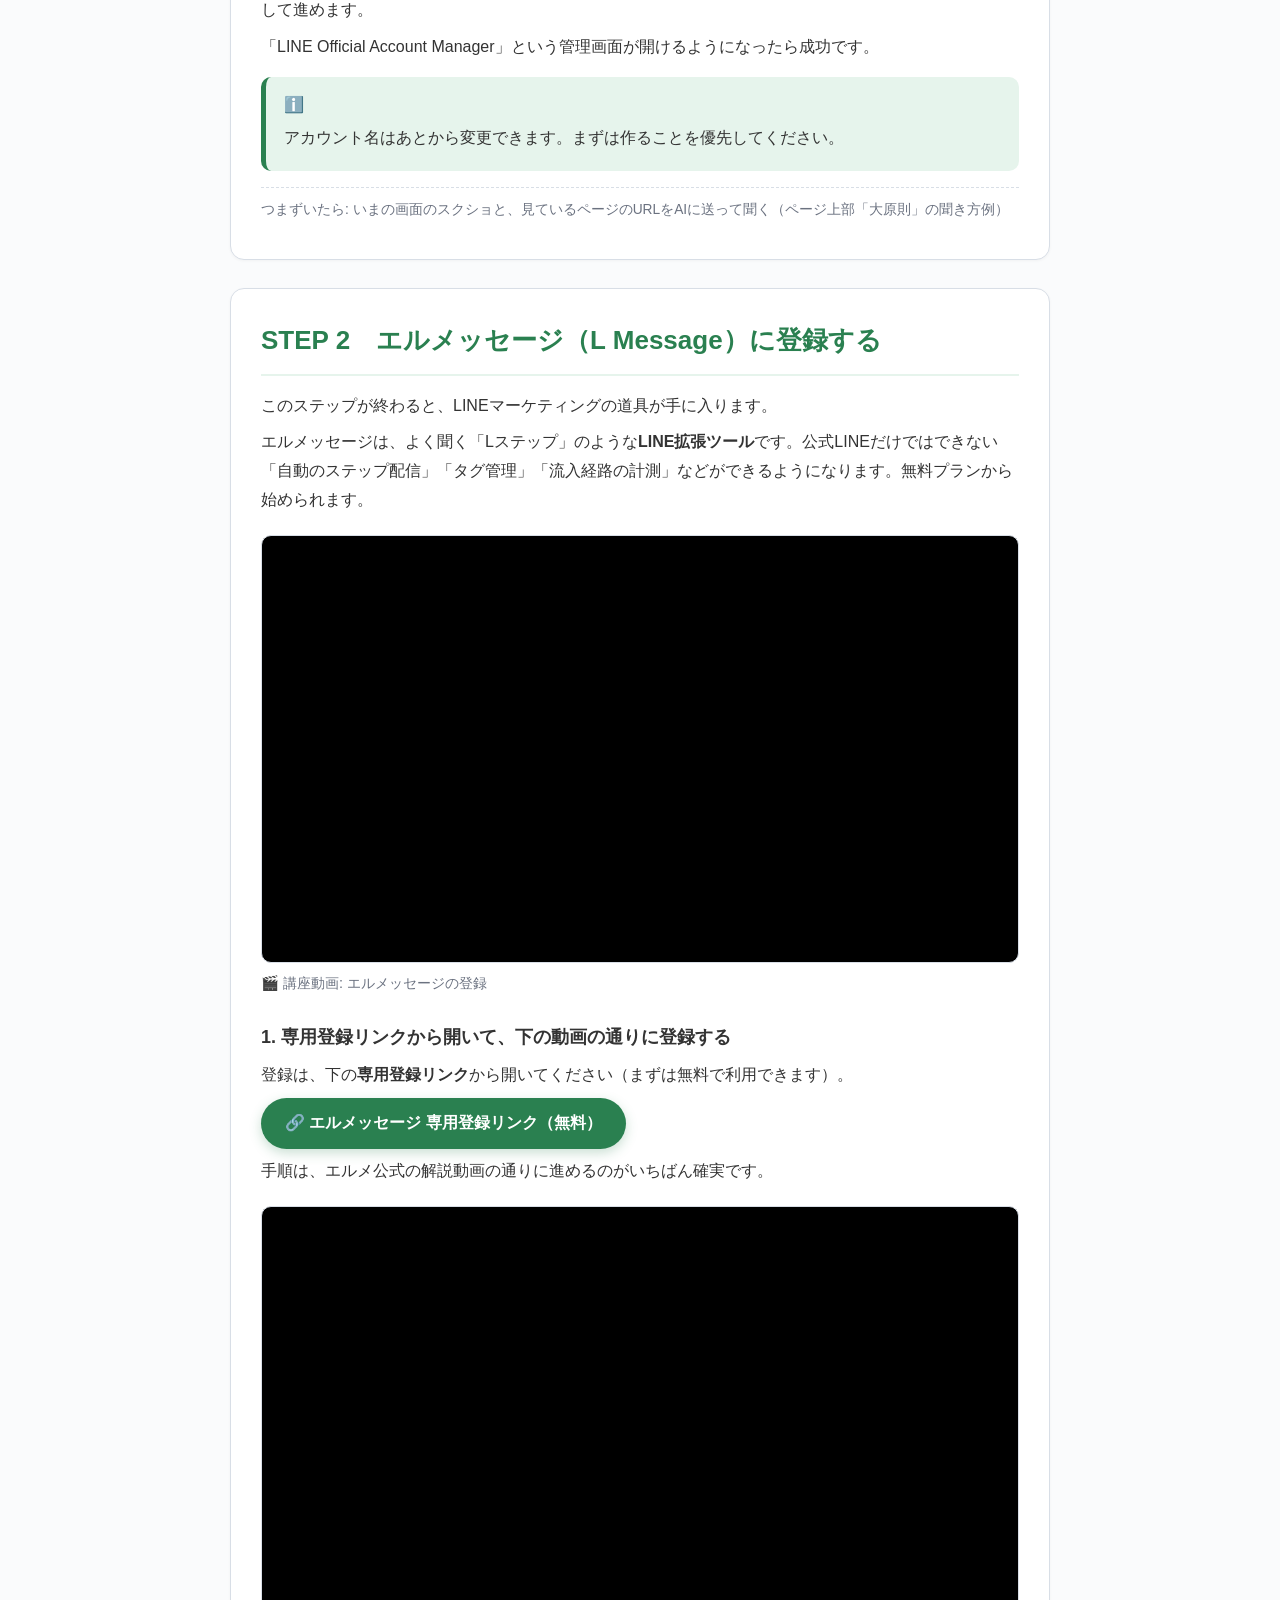
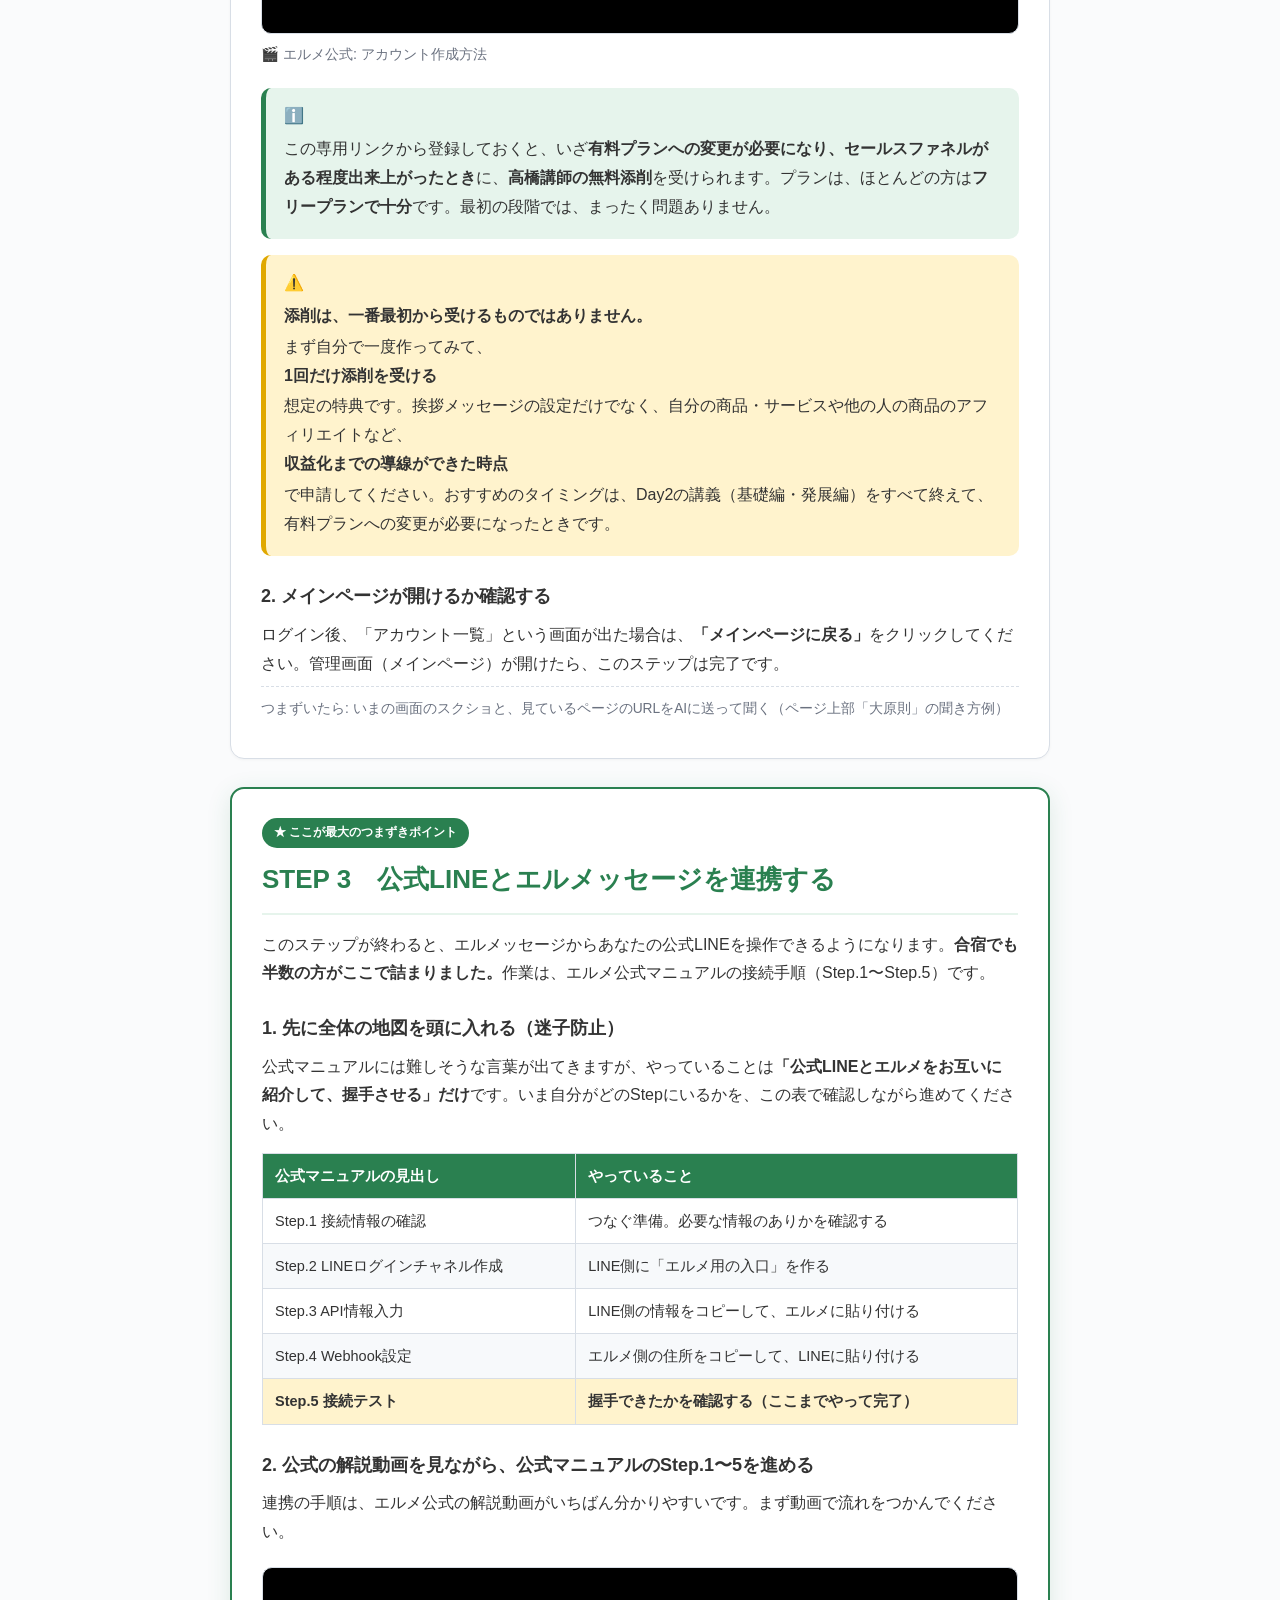
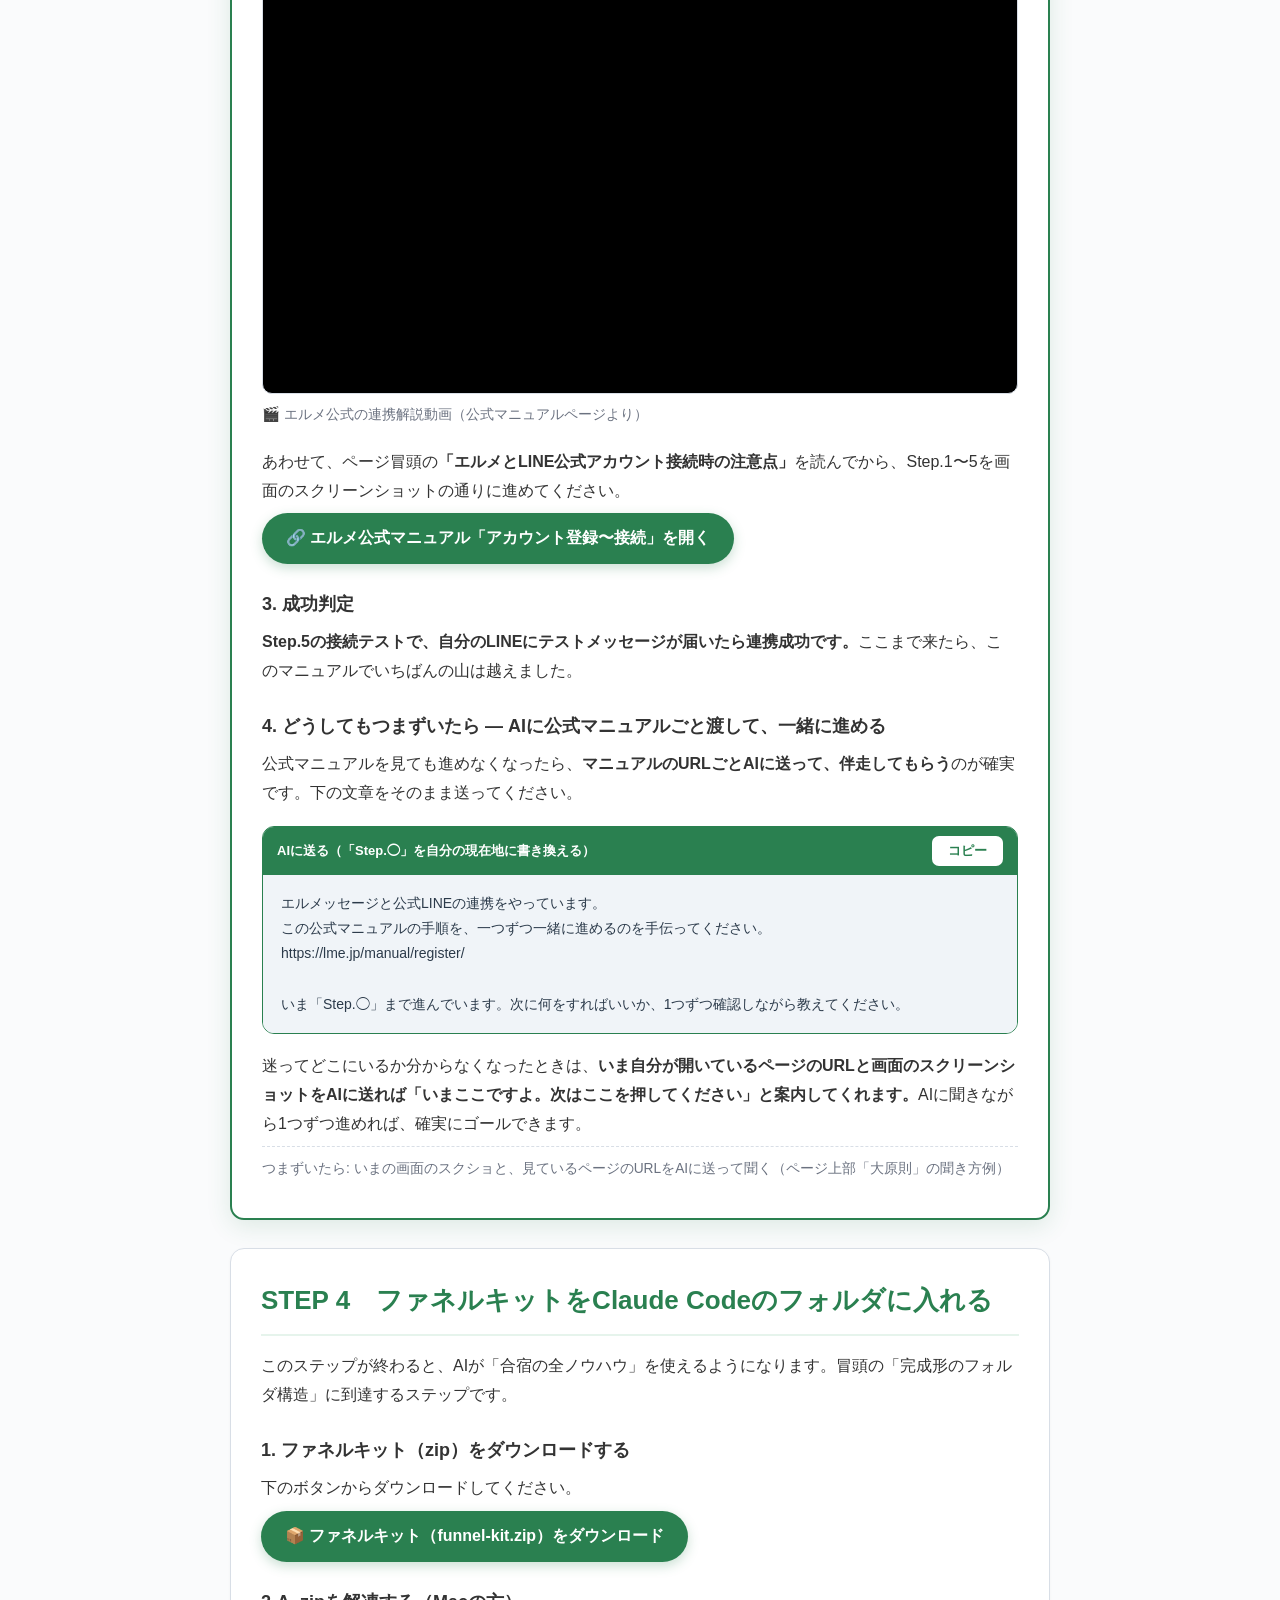
==== commit 8ebb8609: "Feedback round 2: youtube register video, day1 archive link, survey link, VSL guide, test-URL note" ====
--- a/index.html
+++ b/index.html
@@ -5,7 +5,7 @@
     <!-- 検索エンジンに載せない（講座生限定配布用。一般公開したい場合はこの行を削除） -->
     <meta name="robots" content="noindex, nofollow" />
     <!-- セキュリティ設定（外部スクリプト等を遮断。基本このまま） -->
-    <meta http-equiv="Content-Security-Policy" content="default-src 'self'; script-src 'self'; style-src 'self'; img-src 'self' data:; connect-src 'none'; object-src 'none'; base-uri 'none'; form-action 'none'; frame-ancestors 'none'; frame-src https://www.loom.com https://player.vimeo.com" />
+    <meta http-equiv="Content-Security-Policy" content="default-src 'self'; script-src 'self'; style-src 'self'; img-src 'self' data:; connect-src 'none'; object-src 'none'; base-uri 'none'; form-action 'none'; frame-ancestors 'none'; frame-src https://www.loom.com https://player.vimeo.com https://www.youtube.com" />
     <meta name="viewport" content="width=device-width, initial-scale=1.0" />
     <title>公式LINE 実践マニュアル（基礎編）｜RISE夏合宿アーカイブ</title>
     <link rel="stylesheet" href="styles.css" />
@@ -181,7 +181,8 @@
           <div class="video-frame"><iframe src="https://www.loom.com/embed/15af607d74d04b09b03ebd02f2a86b39" title="Day1 高橋講師 LINEマーケティング講座" allowfullscreen loading="lazy"></iframe></div>
           <figcaption>🎬 Day1 高橋講師 LINEマーケティング講座（Day2はこの講義の続きです）</figcaption>
         </figure>
-        <p>マインド講義（あべむつき講師）と分身AI講義（りょうや講師）のアーカイブは、会員サイトのDay1ブロックにあります。</p>
+        <p>マインド講義（あべむつき講師）と分身AI講義（りょうや講師）のアーカイブは、会員サイトのDay1講義アーカイブにあります。</p>
+        <p><a class="btn-link" href="https://utage-system.com/members/zT66X07UciKh/course/HhLucbbrDTtf" target="_blank" rel="noopener noreferrer">▶ Day1講義アーカイブを見る（会員サイト）</a></p>
       </section>
 
       <!-- ===== ファネルキットとは ===== -->
@@ -216,6 +217,8 @@
           <a class="btn-link" href="https://docs.google.com/forms/d/e/1FAIpQLSdeYa-uXmjkbkDSxrPgSvNaSiKew25kgJgV7X50VbGv4NW_2w/viewform" target="_blank" rel="noopener noreferrer">📝 タイムマシンプロンプト（理想の一日・12問）</a>
           <a class="btn-link" href="https://docs.google.com/forms/d/e/1FAIpQLSdWPA0npxl2tw2hvXp_rv07wtBUs_rOLNwT5z-vRdCf7ioeSg/viewform" target="_blank" rel="noopener noreferrer">📝 分身AIを作る穴埋めプロンプト（45項目）</a>
         </p>
+        <p>合宿前の事前アンケートに回答した方は、その回答も「あなたの情報」としてAIに渡せる材料になります。まだの方はこちらから回答できます（任意です）。</p>
+        <p><a class="btn-link" href="https://forms.gle/agdivVDVTxKYaQE67" target="_blank" rel="noopener noreferrer">📝 事前アンケート（任意）</a></p>
         <h3>3. 今日はLINEだけ先に作りたい方: 普段のAIから最低限の情報をもらう（簡易ルート）</h3>
         <p>今まで相談してきたAI（ChatGPTなど）には、あなたの情報がメモリとして溜まっています。それをまとめてもらい、最低限の自己紹介資料として使います。普段使っているAIを開いて、下の文章を送ってください。</p>
         <div class="prompt-card">
@@ -272,11 +275,14 @@
           <div class="video-frame"><iframe src="https://www.loom.com/embed/21b66c16f5d04380b0643c23eb7b0b16" title="講座動画: エルメッセージの登録" allowfullscreen loading="lazy"></iframe></div>
           <figcaption>🎬 講座動画: エルメッセージの登録</figcaption>
         </figure>
-        <h3>1. 公式の登録マニュアルを開いて、その通りに進める</h3>
-        <p>登録の手順は、エルメ公式マニュアルに全手順のスクリーンショット付きでまとまっています。下のボタンで開いて、<strong>「エルメアカウントの作成」の ①〜⑨</strong> をその順番で進めてください（⑨の動画確認まで行けば登録は完了です）。</p>
-        <p><a class="btn-link" href="https://lme.jp/manual/register/" target="_blank" rel="noopener noreferrer">🔗 エルメ公式マニュアル「アカウント登録〜接続」を開く</a></p>
-        <p>登録をはじめるときは、下の<strong>専用登録リンク</strong>から開いてください（まずは無料で利用できます）。</p>
+        <h3>1. 専用登録リンクから開いて、下の動画の通りに登録する</h3>
+        <p>登録は、下の<strong>専用登録リンク</strong>から開いてください（まずは無料で利用できます）。</p>
         <p><a class="btn-link" href="https://lme.jp?ucode=2g0W4pn8WJz7" target="_blank" rel="noopener noreferrer">🔗 エルメッセージ 専用登録リンク（無料）</a></p>
+        <p>手順は、エルメ公式の解説動画の通りに進めるのがいちばん確実です。</p>
+        <figure class="video-embed">
+          <div class="video-frame"><iframe src="https://www.youtube.com/embed/NblNSCN1CeY" title="L Message（エルメ）のアカウント作成方法" allowfullscreen loading="lazy" referrerpolicy="strict-origin-when-cross-origin" allow="accelerometer; autoplay; clipboard-write; encrypted-media; gyroscope; picture-in-picture; web-share"></iframe></div>
+          <figcaption>🎬 エルメ公式: アカウント作成方法</figcaption>
+        </figure>
         <div class="callout info">
           <p>この専用リンクから登録しておくと、いざ<strong>有料プランへの変更が必要になり、セールスファネルがある程度出来上がったとき</strong>に、<strong>高橋講師の無料添削</strong>を受けられます。プランは、ほとんどの方は<strong>フリープランで十分</strong>です。最初の段階では、まったく問題ありません。</p>
         </div>
@@ -292,7 +298,7 @@
       <section id="step3" class="block highlight">
         <span class="badge">★ ここが最大のつまずきポイント</span>
         <h2>STEP 3　公式LINEとエルメッセージを連携する</h2>
-        <p>このステップが終わると、エルメッセージからあなたの公式LINEを操作できるようになります。<strong>合宿でも半数の方がここで詰まりました。</strong>作業自体は、STEP2で開いた公式マニュアルの続き（Step.1〜Step.5）です。</p>
+        <p>このステップが終わると、エルメッセージからあなたの公式LINEを操作できるようになります。<strong>合宿でも半数の方がここで詰まりました。</strong>作業は、エルメ公式マニュアルの接続手順（Step.1〜Step.5）です。</p>
         <h3>1. 先に全体の地図を頭に入れる（迷子防止）</h3>
         <p>公式マニュアルには難しそうな言葉が出てきますが、やっていることは<strong>「公式LINEとエルメをお互いに紹介して、握手させる」だけ</strong>です。いま自分がどのStepにいるかを、この表で確認しながら進めてください。</p>
         <div class="table-wrap">
@@ -339,7 +345,7 @@
         <h2>STEP 4　ファネルキットをClaude Codeのフォルダに入れる</h2>
         <p>このステップが終わると、AIが「合宿の全ノウハウ」を使えるようになります。冒頭の「完成形のフォルダ構造」に到達するステップです。</p>
         <h3>1. ファネルキット（zip）をダウンロードする</h3>
-        <p>下のボタンからダウンロードしてください（オープンチャットの配布は流れてしまうため、このページが保存版です）。</p>
+        <p>下のボタンからダウンロードしてください。</p>
         <p><a class="btn-link" href="https://drive.google.com/file/d/1qElmF4Z1Bxw-wJ9_zwbj7U8YXVbqCBkP/view?usp=sharing" target="_blank" rel="noopener noreferrer">📦 ファネルキット（funnel-kit.zip）をダウンロード</a></p>
         <h3>2-A. zipを解凍する（Macの方）</h3>
         <p>ダウンロードしたzipファイルを<strong>ダブルクリック</strong>します。同じ場所に「funnel-kit」フォルダができます。</p>
@@ -435,7 +441,7 @@
         <h2>STEP 7　テスト登録して、特典が届くのを確認する（ゴール）</h2>
         <p>最後に、自分で登録してみて、ちゃんと動くかを確かめます。</p>
         <h3>1. 自分のスマホで友だち追加する</h3>
-        <p>LINE公式アカウントの管理画面から友だち追加用のQRコードを表示して、自分のスマホで読み取り、友だち追加します。</p>
+        <p>登録用のURLは、STEP6で開いたエルメッセージの<strong>「あいさつメッセージ」→「新規友だち用」</strong>の画面に表示されています。そのURLを自分のスマホで開くと、友だち追加できます（LINE公式アカウントの管理画面のQRコードを読み取ってもOKです）。</p>
         <h3>2. 届いたかを確認する</h3>
         <p>追加した直後に、STEP5で作った挨拶メッセージが届いていたら——<strong>完成です。</strong></p>
         <h3>3. 特典ファイルの置き場所（まだ用意していない方へ）</h3>
